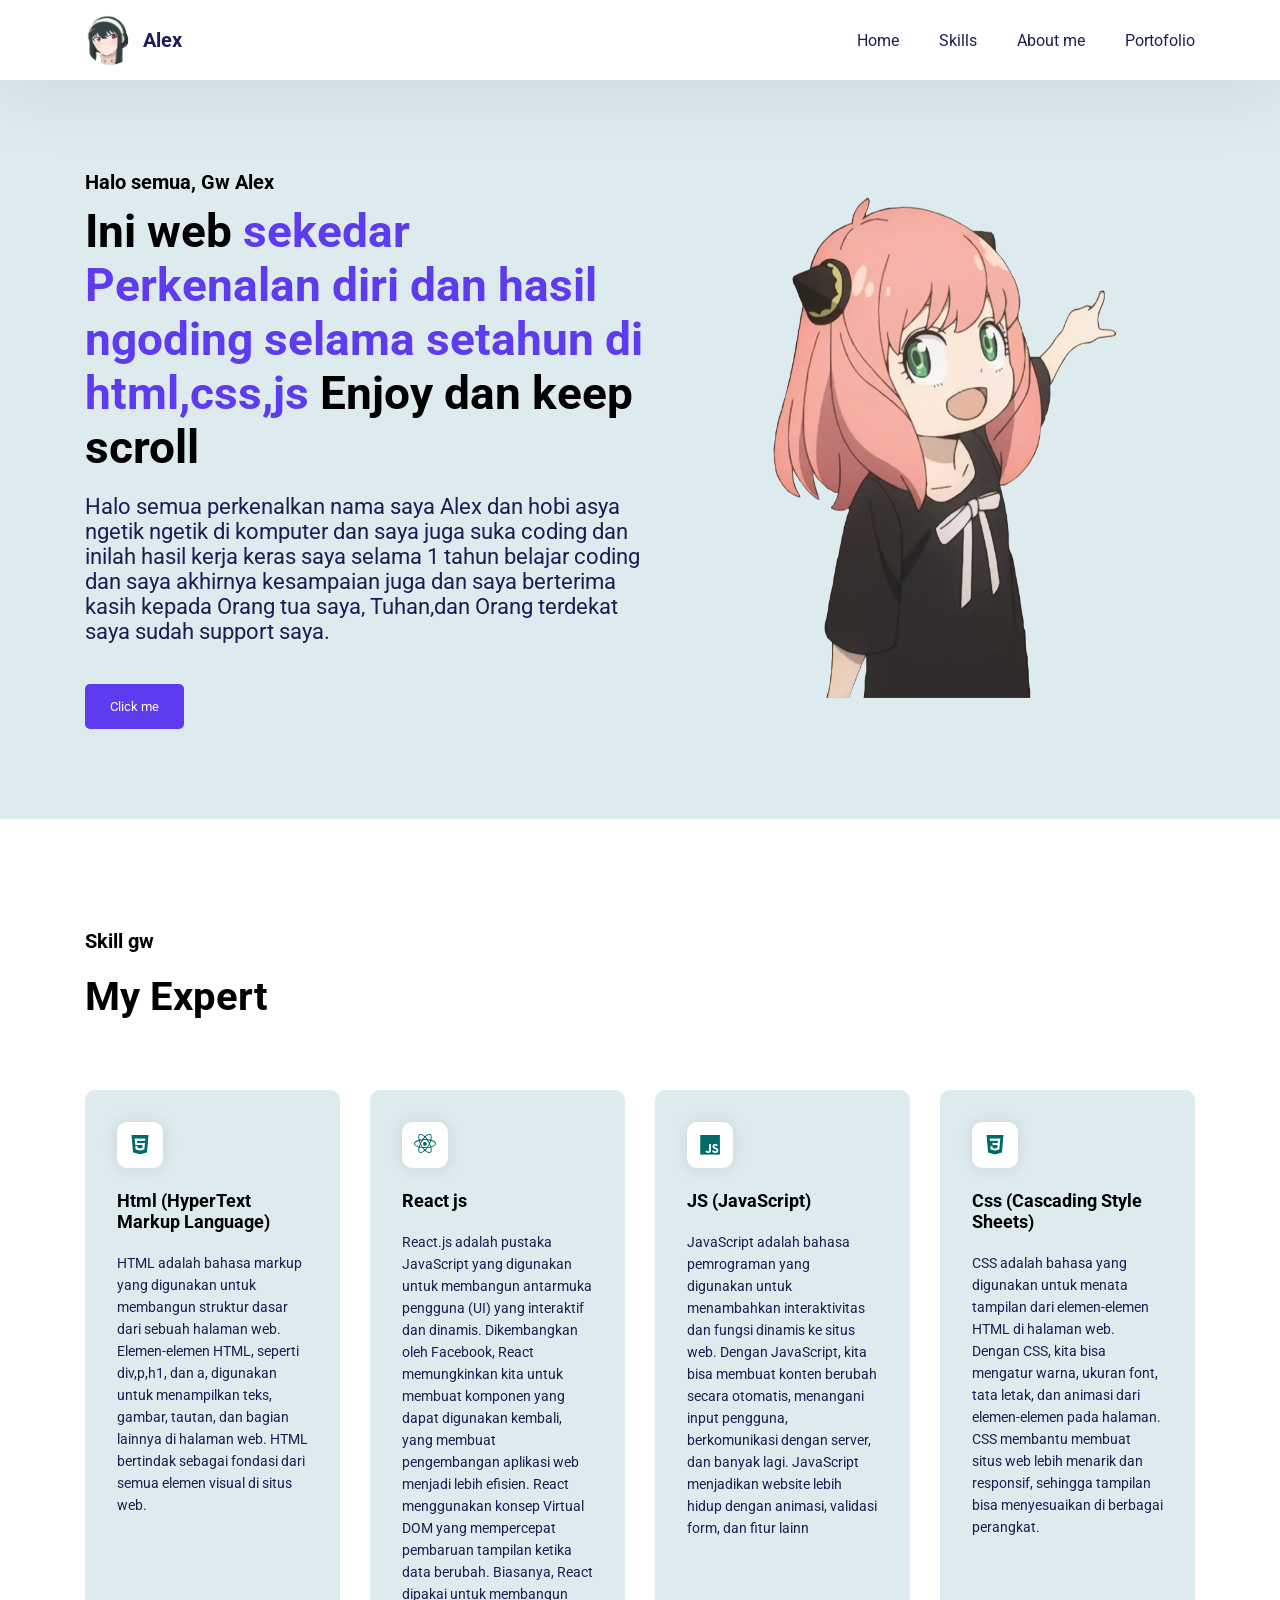
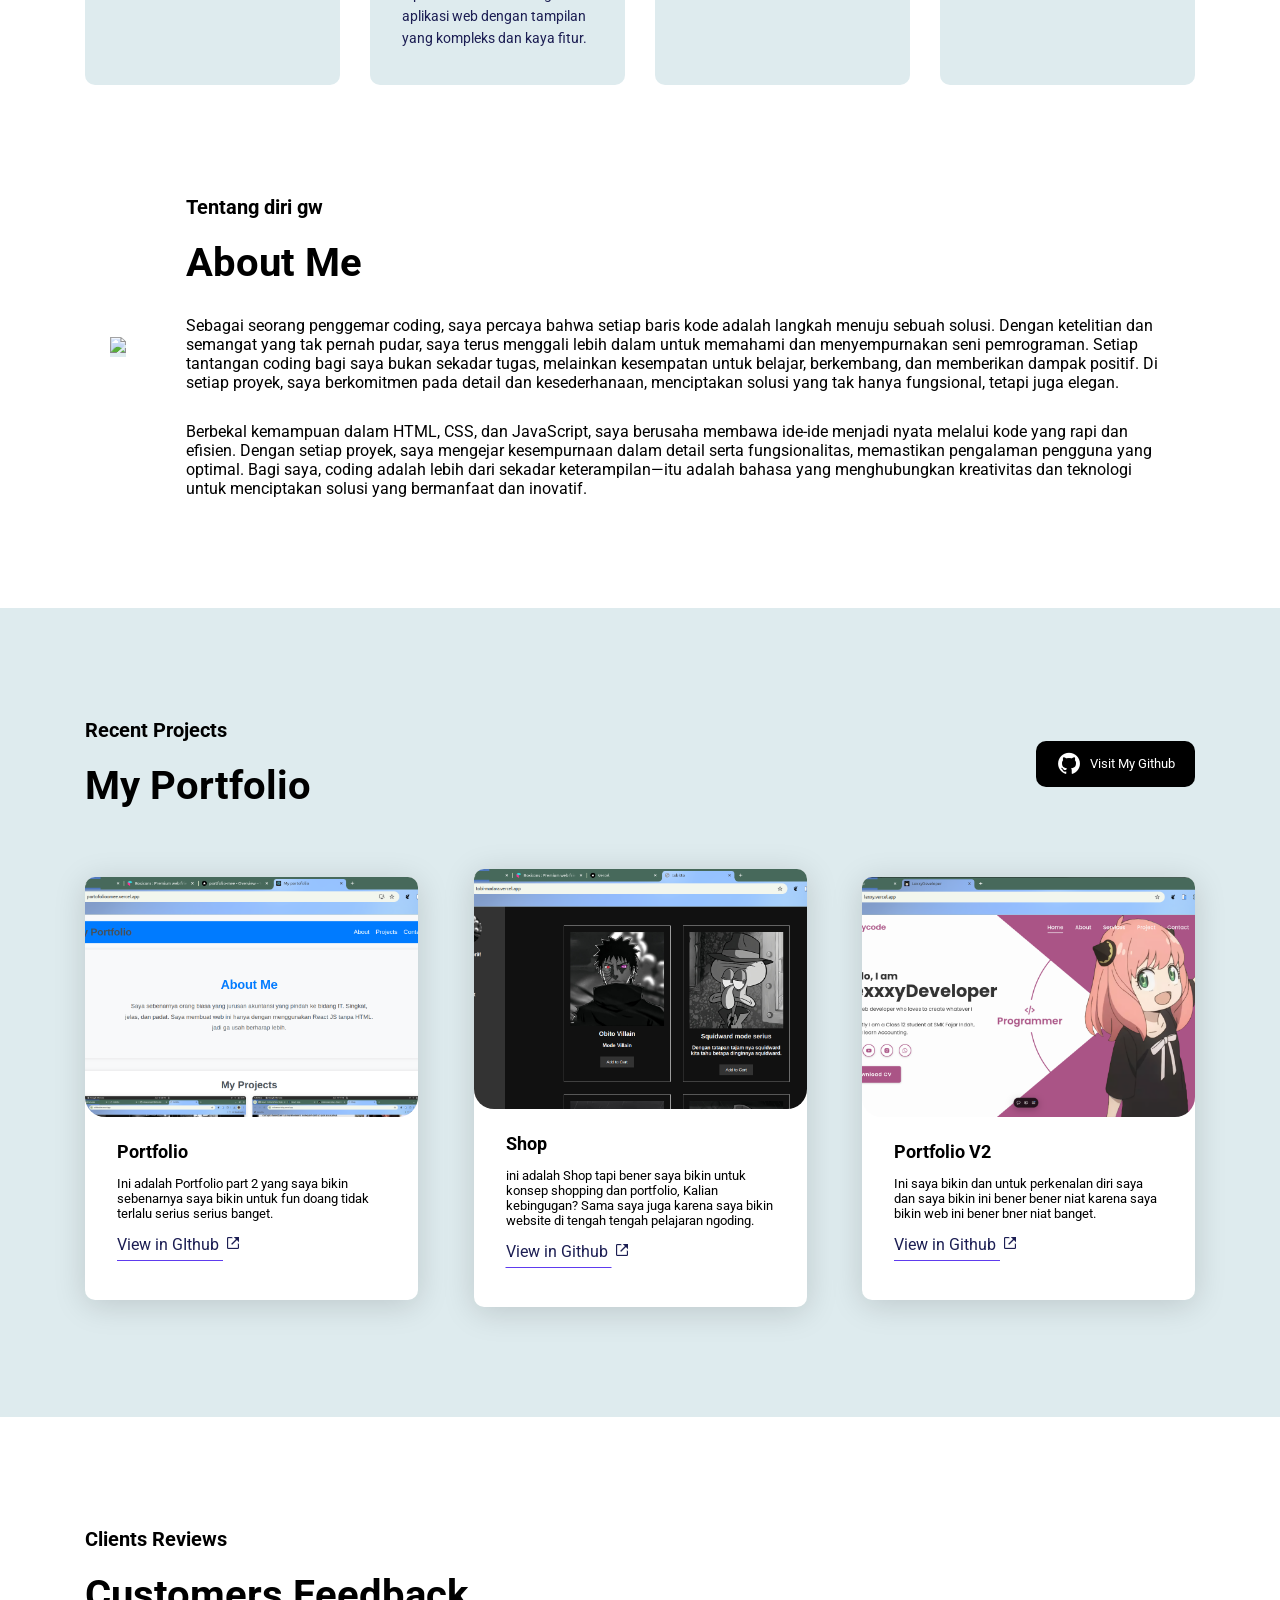
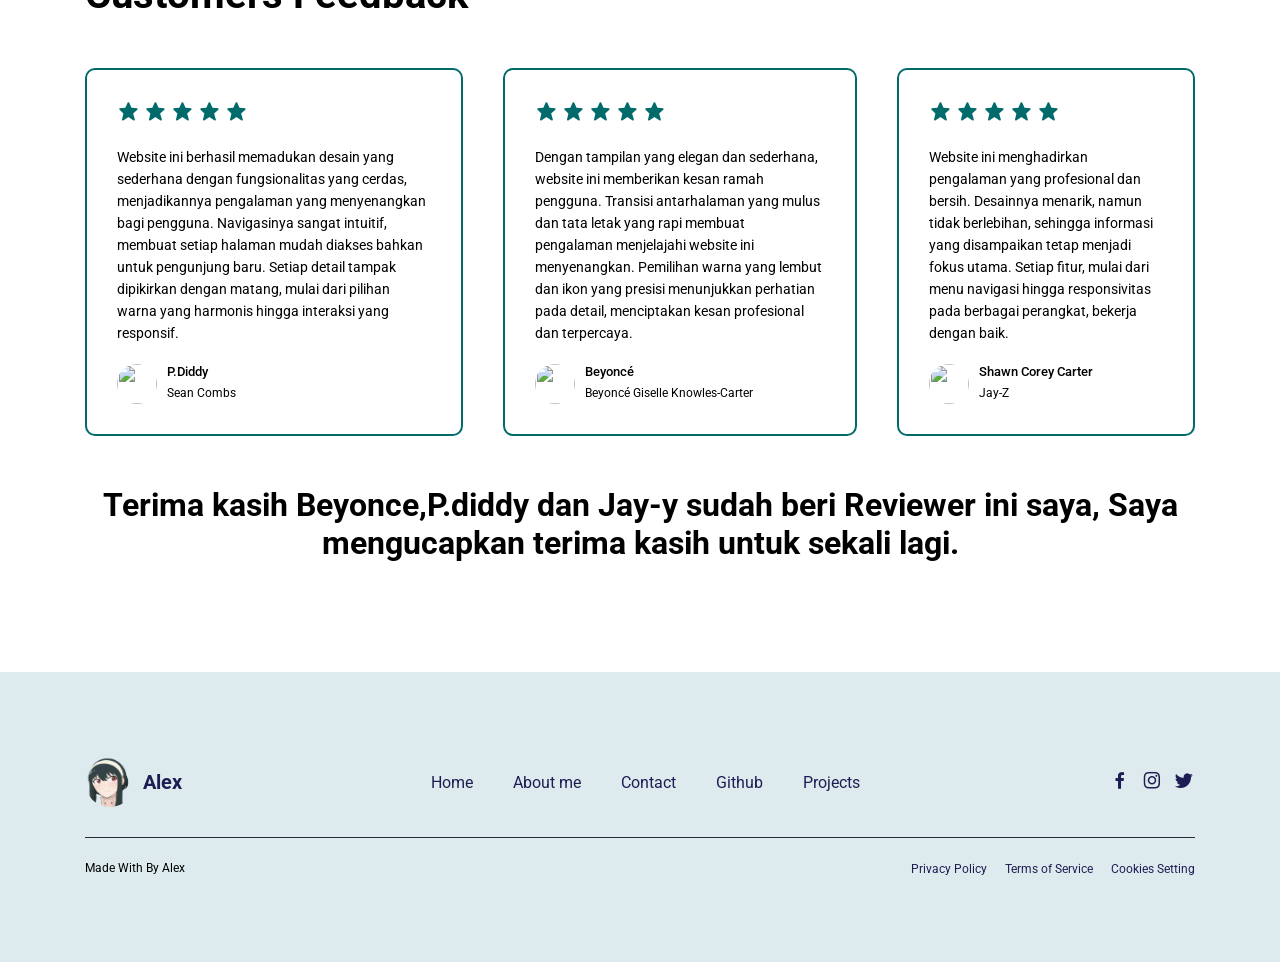
==== index.html @ 011636f5 "Update index.html" ====
<!DOCTYPE html>
<html lang="en">
  <head>
    <meta charset="UTF-8" />
    <meta name="viewport" content="width=device-width, initial-scale=1.0" />
    <title>AlexPortofolio</title>
  
    <link
      rel="icon"
      href="https://encrypted-tbn0.gstatic.com/images?q=tbn:ANd9GcRreC3pHJbF_9ewKZ-Tt75A-g9Bim2ZulZvVg&s"
      type="image/x-icon"
    />

    <link rel="stylesheet" href="style.css" />
    <link
      href="https://unpkg.com/boxicons@2.1.4/css/boxicons.min.css"
      rel="stylesheet"
    />
    <nav>
      <div class="logo">
        <img
          src="assets/about.png"
          alt="logo"
        />
        <a href="https://github.com/Alexyoree" target="_blank">Alex</a>
      </div>
      <ul>
        <li><a href="#main">Home</a></li>
        <li><a href="#skills">Skills</a></li>
        <li><a href="#about-me">About me</a></li>
        <li><a href="#portfolio">Portofolio</a></li>
      </ul>
       <button id="menuButton" onclick="openMenu()">
        <i class="bx bx-menu"></i> Play Background Music
    </button>
    </nav>

    <div class="main" id="main">
      <div class="left">
        <h5>Halo semua, Gw Alex</h5>
        <h3>
          Ini web <span>sekedar Perkenalan diri dan hasil ngoding selama setahun di html,css,js </span>
         Enjoy dan keep scroll
        </h3>
        <p>
          Halo semua perkenalkan nama saya Alex dan hobi asya ngetik ngetik di komputer dan saya juga suka coding dan inilah
          hasil kerja keras saya selama 1 tahun belajar coding dan saya akhirnya kesampaian juga dan saya berterima kasih kepada
          Orang tua saya, Tuhan,dan Orang terdekat saya sudah support saya.
        </p>
        <button>Click me</button>
      </div>
      <div class="right">
        <img src="assets/anya-forger-pointing.png" />
      </div>
    </div>

    <div class="skills" id="skills">
      <h5>Skill gw</h5>
      <h3>My Expert</h3>
      <div class="skill-items">
        <div class="item">
          <div class="icon">
            <i class="bx bxl-html5"></i>
          </div>
          <h4>Html (HyperText Markup Language)</h4>
          <p>
            HTML adalah bahasa markup yang digunakan untuk membangun struktur dasar dari sebuah halaman web. Elemen-elemen HTML, seperti div,p,h1, dan a, digunakan untuk menampilkan teks, gambar, tautan, dan bagian lainnya di halaman web. HTML bertindak sebagai fondasi dari semua elemen visual di situs web.
          </p>
        </div>
  
        <div class="item">
          <div class="icon">
            <i class='bx bxl-react'></i>
          </div>
          <h4>React js</h4>
          <p>
            React.js adalah pustaka JavaScript yang digunakan untuk membangun antarmuka pengguna (UI) yang interaktif dan dinamis. Dikembangkan oleh Facebook, React memungkinkan kita untuk membuat komponen yang dapat digunakan kembali, yang membuat pengembangan aplikasi web menjadi lebih efisien. React menggunakan konsep Virtual DOM yang mempercepat pembaruan tampilan ketika data berubah. Biasanya, React dipakai untuk membangun aplikasi web dengan tampilan yang kompleks dan kaya fitur.
          </p>
        </div>
  
        <div class="item">
          <div class="icon">
            <i class='bx bxl-javascript'></i>
          </div>
          <h4>JS (JavaScript)</h4>
          <p>
            JavaScript adalah bahasa pemrograman yang digunakan untuk menambahkan interaktivitas dan fungsi dinamis ke situs web. Dengan JavaScript, kita bisa membuat konten berubah secara otomatis, menangani input pengguna, berkomunikasi dengan server, dan banyak lagi. JavaScript menjadikan website lebih hidup dengan animasi, validasi form, dan fitur lainn
          </p>
        </div>
        <div class="item">
          <div class="icon">
            <i class="bx bxl-css3"></i>
          </div>
          <h4>Css (Cascading Style Sheets)</h4>
          <p>
            CSS adalah bahasa yang digunakan untuk menata tampilan dari elemen-elemen HTML di halaman web. Dengan CSS, kita bisa mengatur warna, ukuran font, tata letak, dan animasi dari elemen-elemen pada halaman. CSS membantu membuat situs web lebih menarik dan responsif, sehingga tampilan bisa menyesuaikan di berbagai perangkat.
          </p>
        </div>
      </div>
    </div>

    <div class="about" id="about-me">
      <div class="left">
        <img src="https://awsimages.detik.net.id/community/media/visual/2022/08/24/cara-nonton-spy-x-family-bukan-dari-anoboy-dan-samehadaku_43.jpeg?w=600&q=90" />
      </div>
      <div class="right">
        <h5>Tentang diri gw</h5>
        <h3>About Me</h3>
        <p>
          Sebagai seorang penggemar coding, saya percaya bahwa setiap baris kode adalah langkah menuju sebuah solusi. Dengan ketelitian dan semangat yang tak pernah pudar, saya terus menggali lebih dalam untuk memahami dan menyempurnakan seni pemrograman. Setiap tantangan coding bagi saya bukan sekadar tugas, melainkan kesempatan untuk belajar, berkembang, dan memberikan dampak positif. Di setiap proyek, saya berkomitmen pada detail dan kesederhanaan, menciptakan solusi yang tak hanya fungsional, tetapi juga elegan.
        </p>
        <p>
          Berbekal kemampuan dalam HTML, CSS, dan JavaScript, saya berusaha membawa ide-ide menjadi nyata melalui kode yang rapi dan efisien. Dengan setiap proyek, saya mengejar kesempurnaan dalam detail serta fungsionalitas, memastikan pengalaman pengguna yang optimal. Bagi saya, coding adalah lebih dari sekadar keterampilan—itu adalah bahasa yang menghubungkan kreativitas dan teknologi untuk menciptakan solusi yang bermanfaat dan inovatif.
        </p>
      </div>
    </div>

    <div class="portfolio" id="portfolio">
      <div class="header">
        <div class="info">
          <h5>Recent Projects</h5>
          <h3>My Portfolio</h3>
        </div>
        <a href="https://github.com/Alexyoree" target="_blank">
          <button><i class="bx bxl-github"></i> Visit My Github</button>
        </a>
      </div>

      <div class="portfo-items">
        <div class="item">
          <img src="assets/Screenshot from 2024-06-24 23-54-02.png" />
          <div class="info">
            <h4>Portfolio</h4>
            <p>
              Ini adalah Portfolio part 2 yang saya bikin sebenarnya saya bikin untuk fun doang tidak terlalu serius serius banget.
            </p>
            <a href="https://github.com/Alexyoree/lexxyor"
            target="_blank">View in GIthub <i class="bx bx-link-external"></i
            ></a>
          </div>
        </div>
        <div class="item">
          <img src="assets/Screenshot from 2024-06-24 23-54-44.png" />
          <div class="info">
            <h4>Shop</h4>
            <p>
            ini adalah Shop tapi bener saya bikin untuk konsep shopping dan portfolio, Kalian kebingugan? Sama saya juga  karena saya bikin website di tengah tengah pelajaran ngoding.
            </p>
            <a href="https://github.com/Alexyoree/toobitoo"
            target="_blank" >View in Github <i class="bx bx-link-external"></i
            ></a>
          </div>
        </div>
        <div class="item">
          <img src="assets/project3.png" />
          <div class="info">
            <h4>Portfolio V2</h4>
            <p>
            Ini saya bikin dan untuk perkenalan diri saya dan saya bikin ini bener bener niat karena saya bikin web ini bener bner niat banget.
            </p>
            <a href="https://github.com/Alexyoree/YoressuPortofolio"
            target="_blank" >View in Github <i class="bx bx-link-external"></i
            ></a>
          </div>
        </div>
      </div>
    </div>

    <div class="feedback" id="feedback">
      <h5>Clients Reviews</h5>
      <h3>Customers Feedback</h3>
      <div class="customers">
        <div class="item">
          <div class="rating">
            <i class="bx bxs-star"></i>
            <i class="bx bxs-star"></i>
            <i class="bx bxs-star"></i>
            <i class="bx bxs-star"></i>
            <i class="bx bxs-star"></i>
          </div>
          <p>
            Website ini berhasil memadukan desain yang sederhana dengan fungsionalitas yang cerdas, menjadikannya pengalaman yang menyenangkan bagi pengguna. Navigasinya sangat intuitif, membuat setiap halaman mudah diakses bahkan untuk pengunjung baru. Setiap detail tampak dipikirkan dengan matang, mulai dari pilihan warna yang harmonis hingga interaksi yang responsif.
          </p>      
          <div class="user">
            <img src="https://awsimages.detik.net.id/community/media/visual/2018/01/15/7c05a0a8-eae6-4c4c-9585-61848c4361f4_43.jpeg?w=700&q=90" />
            <div class="info">
              <h5>P.Diddy</h5>
              <p>Sean Combs</p>
            </div>
          </div>
        </div>
        <div class="item">
          <div class="rating">
            <i class="bx bxs-star"></i>
            <i class="bx bxs-star"></i>
            <i class="bx bxs-star"></i>
            <i class="bx bxs-star"></i>
            <i class="bx bxs-star"></i>
          </div>
          <p>
            Dengan tampilan yang elegan dan sederhana, website ini memberikan kesan ramah pengguna. Transisi antarhalaman yang mulus dan tata letak yang rapi membuat pengalaman menjelajahi website ini menyenangkan. Pemilihan warna yang lembut dan ikon yang presisi menunjukkan perhatian pada detail, menciptakan kesan profesional dan terpercaya.
          </p>
          <div class="user">
            <img
              src="https://encrypted-tbn0.gstatic.com/images?q=tbn:ANd9GcQutri3PkKM6m0Kot7Ocu9SPn4QDc9maRdnJg&s"
            />
            <div class="info">
              <h5>Beyoncé</h5>
              <p>Beyoncé Giselle Knowles-Carter</p>
            </div>
          </div>
        </div>
        <div class="item">
          <div class="rating">
            <i class="bx bxs-star"></i>
            <i class="bx bxs-star"></i>
            <i class="bx bxs-star"></i>
            <i class="bx bxs-star"></i>
            <i class="bx bxs-star"></i>
          </div>
          <p>
            Website ini menghadirkan pengalaman yang profesional dan bersih. Desainnya menarik, namun tidak berlebihan, sehingga informasi yang disampaikan tetap menjadi fokus utama. Setiap fitur, mulai dari menu navigasi hingga responsivitas pada berbagai perangkat, bekerja dengan baik.  
          </p>
          <div class="user">
            <img
              src="https://ca-times.brightspotcdn.com/dims4/default/f6cfdae/2147483647/strip/true/crop/2500x1661+0+0/resize/1200x797!/quality/75/?url=https%3A%2F%2Fcalifornia-times-brightspot.s3.amazonaws.com%2Fb2%2F98%2F8f479a374ef7b96b7fd4abd67f1a%2Fjay-z-fragrance-lawsuit-42912.jpg"
            />
            <div class="info">
              <h5>Shawn Corey Carter</h5>
              <p>Jay-Z</p>
            </div>
          </div>
        </div>
      </div>
      <div class="beyonce">
        <h1> Terima kasih Beyonce,P.diddy dan Jay-y sudah beri Reviewer ini saya, Saya mengucapkan terima kasih untuk sekali lagi.</h1>
      </div>
       
    </div>

    <footer id="footer">
      <div class="top">
        <div class="logo">
          <img src="assets/about.png" />
          <a href="https://github.com/Alexyoree" target="_blank">Alex</a>
        </div>
        <ul>
          <li><a href="#">Home</a></li>
          <li><a href="#about-me">About me</a></li>
          <li><a href="#footer">Contact</a></li>
          <li><a href="https://github.com/Alexyoree" target="_blank">Github</a></li>
          <li><a href="#portfolio">Projects</a></li>
        </ul>
        <div class="social-links">
          <a href="https://www.facebook.com/profile.php?id=100089335687137" target="_blank"
            ><i class="bx bxl-facebook"></i
          ></a>
          <a href="https://www.instagram.com/lex_1_998/" target="_blank"
            ><i class="bx bxl-instagram"></i
          ></a>
          <a href="https://x.com/?lang=id&mx=2" target="_blank"
            ><i class="bx bxl-twitter"></i
          ></a>
        </div>
      </div>
      <div class="separator"></div>
      <div class="bottom">
        <p>Made With By Alex</p>
        <div class="links">
          <a href="#">Privacy Policy</a>
          <a href="#">Terms of Service</a>
          <a href="#">Cookies Setting</a>
        </div>
      </div>
    </footer>
    <audio id="background-audio" src="assets/music.mp3" loop muted></audio>
    <script src="script.js"></script>
  </body>
</html>
---- style.css ----
@import url("https://fonts.googleapis.com/css2?family=Roboto:wght@300;400;500;700&display=swap");

html {
  scroll-behavior: smooth;
}

* {
  margin: 0;
  padding: 0;
  box-sizing: border-box;
  font-family: "Roboto", sans-serif;
}

a {
  text-decoration: none;
  color: #1c1e53;
  transition: color 0.3s ease;
}

a:hover {
  color: #5e3bee !important;
}

h5 {
  font-size: 20px;
}

li {
  list-style: none;
}

nav {
  z-index: 2;
  background-color: #fff;
  position: sticky;
  top: 0;
  padding: 0 85px;
  display: flex;
  align-items: center;
  justify-content: space-between;
  height: 80px;
  box-shadow: 0 5px 80px rgba(0, 0, 0, 0.1);
}

nav .logo,
footer .logo {
  display: flex;
  align-items: center;
}

nav .logo a,
footer .logo a {
  margin-left: 8px;
  font-weight: bold;
  font-size: 20px;
}

nav .logo img,
footer .logo img {
  border-radius: 30px;
  width: 50px;
  height: 50px;
}

nav ul,
footer .top ul {
  display: flex;
  gap: 40px;
}

nav button {
  color: #1c1e53;
  background-color: transparent;
  padding: 12px 16px;
  border-radius: 5px;
  border: 1px solid #1c1e53;
  cursor: pointer;
  transition: all 0.3s ease;
}

nav button:hover {
  background-color: #5e3bee;
  border-color: #5e3bee;
  color: #fff;
}

nav button#menuButton {
  display: none;
  align-items: center;
  justify-content: center;
  font-size: 24px;
  padding: 7px;
}

.main {
  background-color: #deebee;
  padding: 90px 85px;
  display: flex;
  align-items: center;
  justify-content: space-between;
  gap: 40px;
  opacity: 0; /* Start hidden */
  animation: fadeIn 2s forwards;
}

.left h5,
.left h3,
.left p,
.left button {
  opacity: 0; /* Start hidden */
  transform: translateY(20px); /* Start slightly shifted down */
  animation: slideUp 0.6s forwards; /* Slide up animation */
}

.left h5 {
  animation-delay: 0.5s;
}

.left h3 {
  animation-delay: 1s;
}

.left p {
  animation-delay: 1.5s;
}

.left button {
  animation-delay: 2s;
}

.main .left {
  display: flex;
  flex-direction: column;
  align-items: start;
}

.main .left h3 {
  margin-top: 10px;
  font-weight: bold;
  font-size: 46px;
}

.main .left h3 span {
  color: #5e3bee;
}

.main .left p {
  color: #1c1e53;
  font-size: 22px;
  margin-top: 20px;
}

.main .left button {
  margin-top: 40px;
  color: #fff;
  cursor: pointer;
  background-color: #5e3bee;
  padding: 14px 24px;
  border: 1px solid transparent;
  border-radius: 5px;
}

.main .right img {
  width: 500px;
  opacity: 0; /* Start hidden */
  animation: fadeInImage 2s forwards; /* Fade-in animation for the image */
  animation-delay: 2s; /* Delay the image animation */
}

@keyframes fadeIn {
  to {
    opacity: 1;
  }
}

@keyframes slideUp {
  to {
    opacity: 1;
    transform: translateY(0);
  }
}

@keyframes fadeInImage {
  to {
    opacity: 1;
  }
}

.skills {
  padding: 110px 85px 0;
}

.skills h3,
.about .right h3,
.portfolio .header h3,
.feedback h3 {
  font-size: 40px;
  margin-top: 20px;
}

.skills .skill-items {
  display: flex;
  margin-top: 70px;
  gap: 30px;
  opacity: 0; /* Start hidden */
  transform: translateY(20px); /* Start slightly shifted down */
  transition: opacity 0.6s ease-out, transform 0.6s ease-out;
}

.skills .skill-items.show {
  opacity: 1; /* Fade in */
  transform: translateY(0); /* Move to original position */
}

.skills .skill-items .item {
  background-color: #deebee;
  width: 25%;
  border-radius: 10px;
  padding: 32px;
  border-bottom: 4px solid transparent;
  cursor: pointer;
  transition: all 0.3s ease;
}

.skills .skill-items .item:hover {
  border-color: #5e3bee;
}

.skills .skill-items .item .icon {
  display: flex;
  align-items: center;
  justify-content: center;
  background-color: #fff;
  width: 46px;
  height: 46px;
  border-radius: 10px;
  margin-bottom: 22px;
  box-shadow: 0 0 16px rgba(0, 0, 0, 0.1);
}

.skills .skill-items .item .icon i {
  font-size: 26px;
  color: #006b6a;
}

.skills .skill-items .item h4,
.portfolio .portfo-items .item .info h4 {
  font-size: 18px;
}

.skills .skill-items .item p {
  margin-top: 20px;
  font-size: 14px;
  line-height: 22px;
  color: #1c1e53;
}

.about {
  padding: 110px;
  display: flex;
  align-items: center;
  gap: 60px;
}

.about .left {
  background-color: #deebee;
  border-radius: 10px 10px 0 0;
}

.about .left img {
  width: 440px;
}

.about .right p {
  font-size: 16px;
  margin-top: 30px;
}

.portfolio {
  background-color: #deebee;
  padding: 110px 85px;
}

.portfolio .header {
  display: flex;
  align-items: center;
  justify-content: space-between;
  margin-bottom: 60px;
}

.portfolio .header button {
  background-color: black;
  padding: 10px 20px;
  color: #fff;
  display: flex;
  align-items: center;
  cursor: pointer;
  gap: 8px;
  border: none;
  border-radius: 10px;
}

.portfolio .header button i {
  font-size: 26px;
}

.portfolio .portfo-items {
  display: flex;
  align-items: center;
  justify-content: space-between;
}

.portfolio .portfo-items .item {
  width: 30%;
  background-color: #fff;
  border-radius: 10px;
  border-bottom: 4px solid transparent;
  cursor: pointer;
  box-shadow: 0 5px 32px rgba(0, 0, 0, 0.15);
  transition: all 0.3s ease;
}

.portfolio .portfo-items .item:hover {
  border-color: #5e3bee;
}

.portfolio .portfo-items .item img {
  width: 100%;
  height: 240px;
  object-fit: cover;
  object-position: top;
  border-radius: 10px 10px 20px 20px;
}

.portfolio .portfo-items .item .info {
  display: flex;
  flex-direction: column;
  gap: 14px;
  padding: 20px 32px 42px;
}

.portfolio .portfo-items .item .info p {
  font-size: 13px;
}

.portfolio .portfo-items .item .info a {
  text-decoration: underline;
  text-underline-offset: 10px;
  text-decoration-color: #5e3bee;
}

.portfolio .portfo-items .item .info a i {
  margin-left: 2px;
  font-size: 16px;
}

.feedback {
  padding: 110px 85px;
}

.feedback .customers {
  margin-top: 50px;
  display: flex;
  gap: 40px;
}

.feedback .customers .item {
  display: flex;
  flex-direction: column;
  gap: 20px;
  border: 2px solid #006b6a;
  border-radius: 10px;
  padding: 30px;
  cursor: pointer;
  transition: all 0.3s ease;
}

.feedback .customers .item .rating {
  color: #006b6a;
  font-size: 22px;
}

.feedback .customers .item:hover {
  border-color: #5e3bee;
}

.feedback .customers .item p {
  line-height: 22px;
  font-size: 14px;
}

.feedback .customers .item .user {
  display: flex;
  align-items: center;
  gap: 10px;
}

.feedback .customers .item .user img {
  width: 40px;
  height: 40px;
  object-fit: cover;
  border-radius: 50%;
}

.feedback .customers .item .user h5 {
  font-size: 13px;
  font-weight: 500;
  margin-bottom: 3px;
}

.feedback .customers .item .user p {
  font-size: 12px;
}

footer {
  background-color: #deebee;
  padding: 85px;
  display: flex;
  flex-direction: column;
}

footer .top,
footer .bottom {
  display: flex;
  align-items: center;
  justify-content: space-between;
}

footer .top .social-links {
  display: flex;
  align-items: center;
  gap: 10px;
  font-size: 22px;
}

footer .separator {
  width: 100%;
  height: 1px;
  background-color: #282938;
  margin: 30px 0 20px;
}

footer .bottom p {
  font-size: 12px;
}

footer .bottom .links a {
  font-size: 12px;
  margin-left: 14px;
}

@media screen and (max-width: 1200px) {
  .main .left h5 {
    font-size: 18px;
  }

  .main .left h3 {
    font-size: 36px;
  }

  .main .left p {
    font-size: 18px;
  }

  .main .right img {
    width: 380px;
  }

  .skills .skill-items {
    gap: 10px;
    justify-content: space-between;
    flex-wrap: wrap;
  }

  .skills .skill-items .item {
    width: 49%;
  }

  .about .left img {
    width: 370px;
  }

  .skills h3,
  .about .right h3,
  .portfolio .header h3,
  .feedback h3 {
    font-size: 32px;
  }

  .about .right p {
    font-size: 15px;
  }

  .feedback .customers .item .rating {
    font-size: 20px;
  }

  .feedback .customers .item p {
    font-size: 13px;
  }

  footer .top ul {
    gap: 20px;
  }
}

@media screen and (max-width: 992px) {
  nav button {
    display: none;
  }

  nav ul {
    gap: 20px;
  }

  nav ul li a {
    font-size: 15px;
  }

  .main {
    flex-direction: column;
  }

  .about {
    flex-direction: column;
    justify-content: center;
  }

  .portfolio .portfo-items {
    gap: 22px;
    flex-wrap: wrap;
    justify-content: center;
  }

  .portfolio .portfo-items .item {
    width: 48%;
  }

  .feedback .customers {
    gap: 14px;
    flex-wrap: wrap;
    justify-content: center;
  }

  .feedback .customers .item {
    width: 48%;
  }

  footer .top ul {
    display: none;
  }
}

@media screen and (max-width: 768px) {
  nav {
    justify-content: space-between;
    padding: 0 42px;
  }

  nav ul {
    display: none;
  }

  nav.open .logo {
    display: none;
  }

  nav.open ul {
    display: flex;
  }

  nav button#menuButton {
    display: flex;
  }

  .main {
    padding: 42px;
  }

  .skills {
    padding: 85px 42px 0;
  }

  .skills .skill-items {
    gap: 8px;
  }

  .about {
    padding: 85px 42px;
  }

  .portfolio {
    padding: 60px 42px;
  }

  .portfolio .portfo-items {
    gap: 18px;
  }

  .feedback {
    padding: 85px 42px;
  }

  footer {
    padding: 85px 42px;
  }

  footer .bottom {
    flex-direction: column-reverse;
    gap: 14px;
  }
}

@media screen and (max-width: 576px) {
  nav ul li a {
    font-size: 13px;
  }

  nav .logo a {
    font-size: 18px;
  }

  .main .left h3 {
    font-size: 32px;
  }

  .main .left p {
    font-size: 16px;
  }

  .main .left button {
    width: 100%;
  }

  .skills .skill-items .item {
    width: 100%;
  }

  .portfolio .header button {
    font-size: 12px;
    padding: 8px 14px;
  }

  .portfolio .portfo-items .item {
    width: 80%;
  }

  .feedback .customers .item {
    width: 100%;
  }
}

.beyonce h1 {
  text-align: center;
  margin-top: 50px;
}
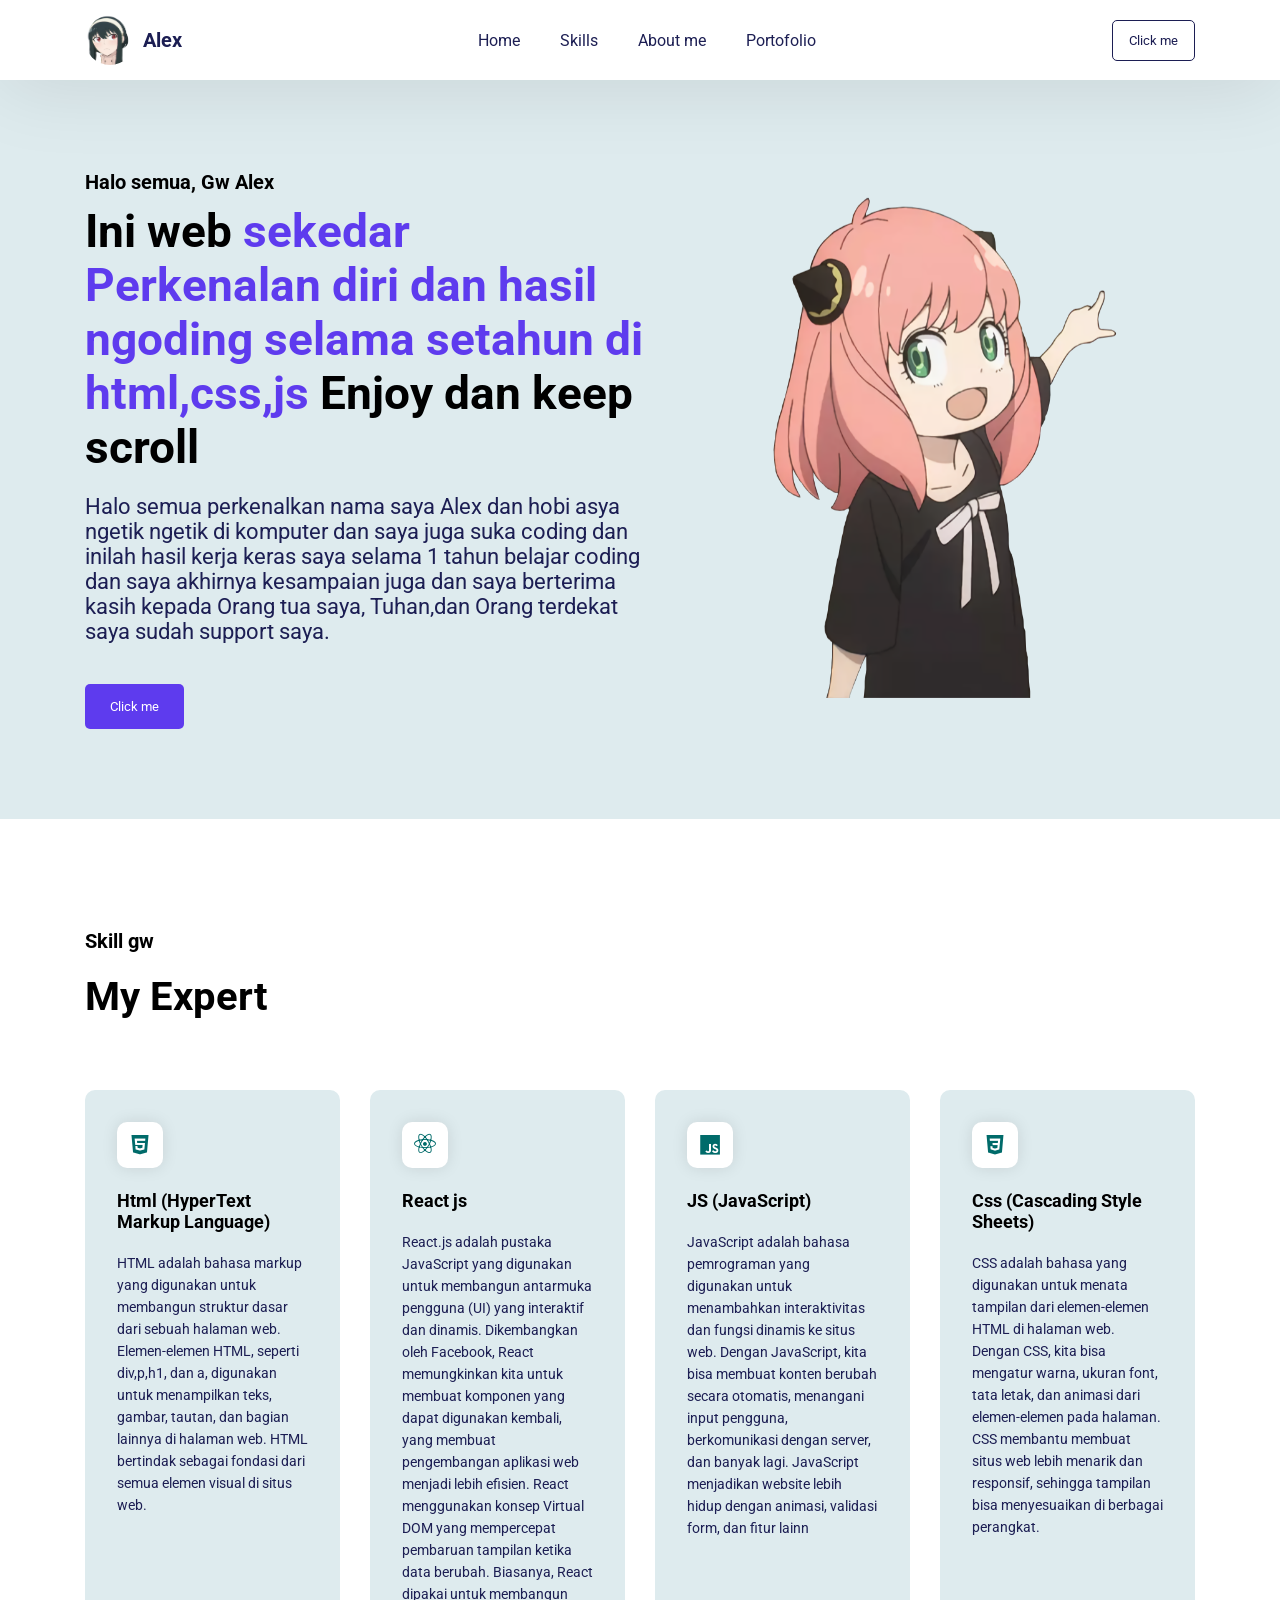
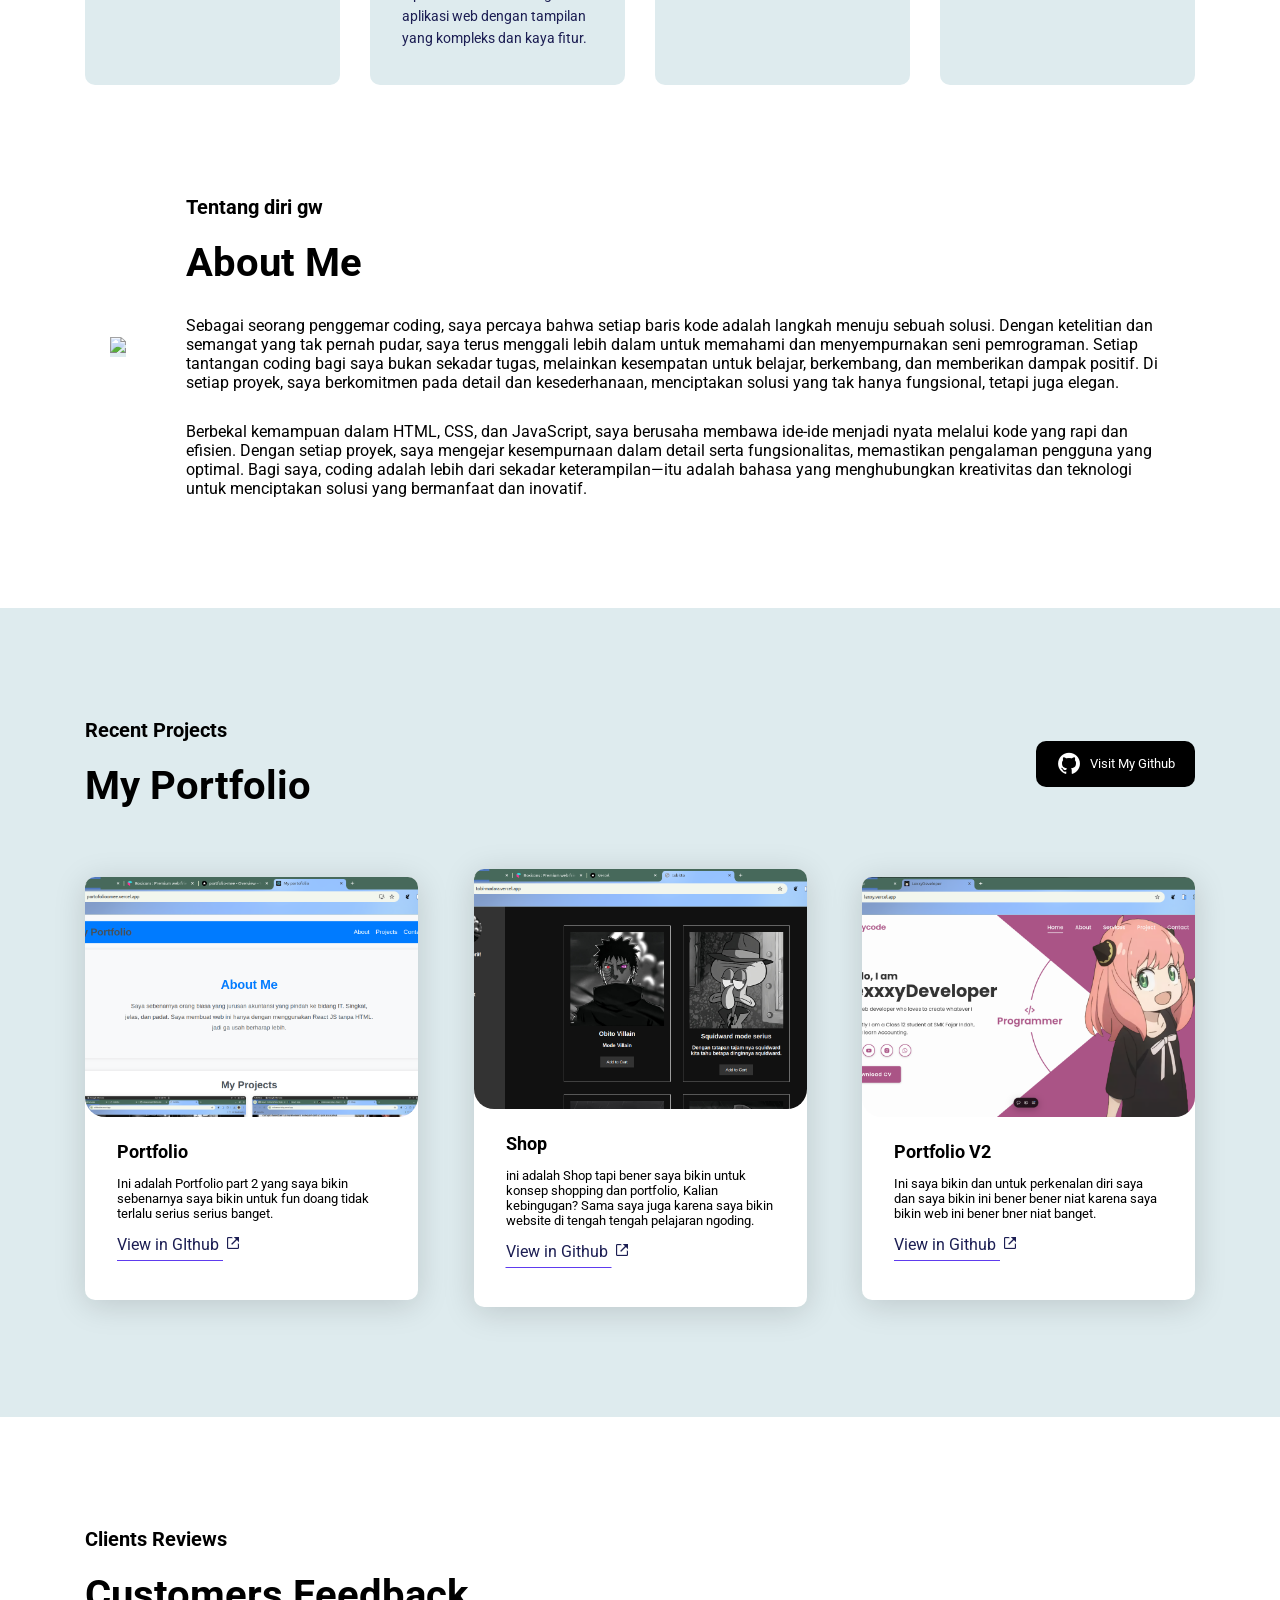
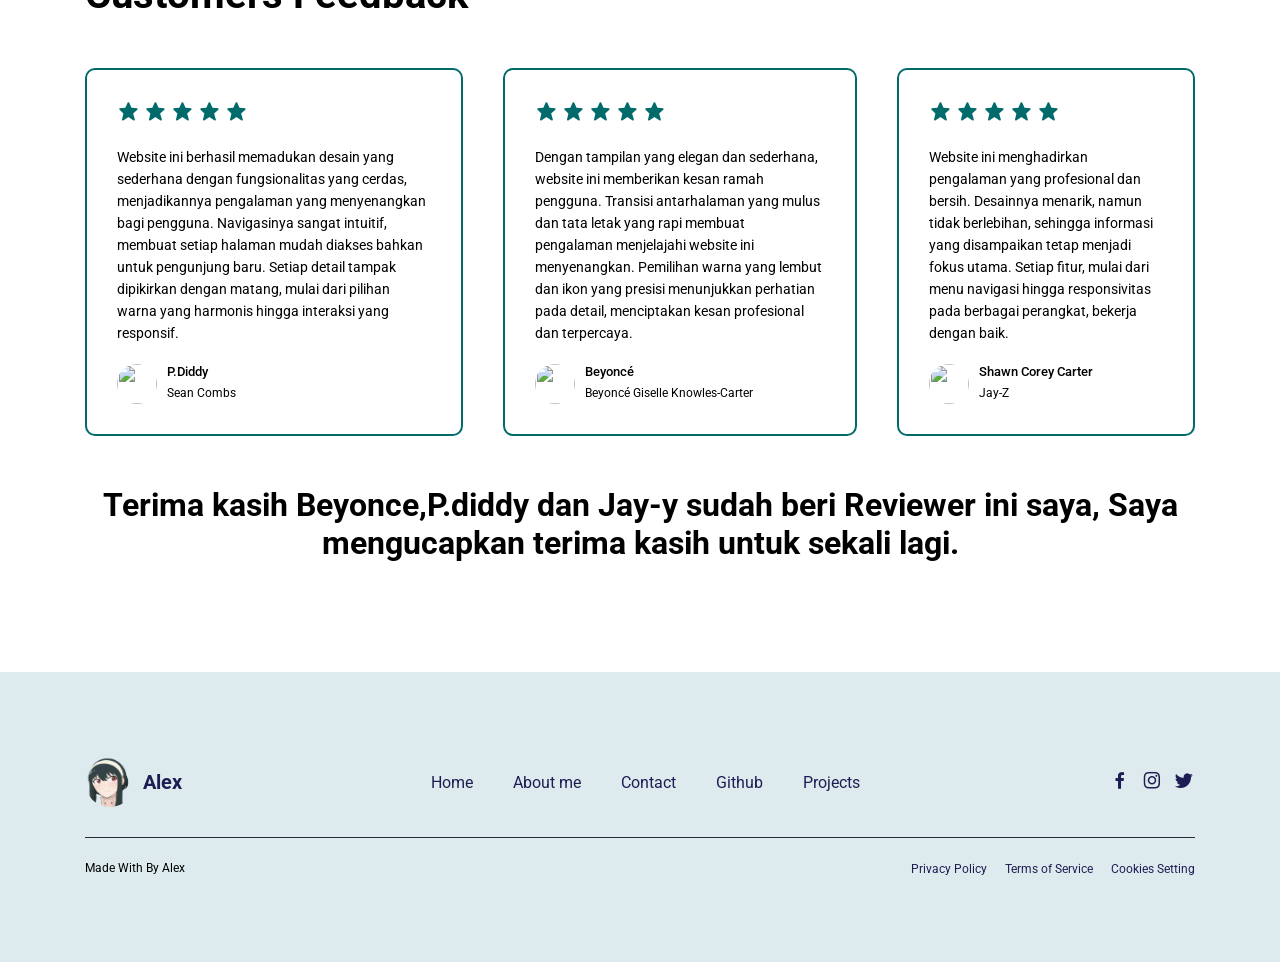
==== commit 7f975693: "Add files via upload" ====
--- a/index.html
+++ b/index.html
@@ -30,9 +30,10 @@
         <li><a href="#about-me">About me</a></li>
         <li><a href="#portfolio">Portofolio</a></li>
       </ul>
-       <button id="menuButton" onclick="openMenu()">
-        <i class="bx bx-menu"></i> Play Background Music
-    </button>
+      <button>Click me</button>
+      <button id="menuButton" onclick="openMenu()">
+        <i class="bx bx-menu"></i>
+      </button>
     </nav>
 
     <div class="main" id="main">
@@ -47,7 +48,7 @@
           hasil kerja keras saya selama 1 tahun belajar coding dan saya akhirnya kesampaian juga dan saya berterima kasih kepada
           Orang tua saya, Tuhan,dan Orang terdekat saya sudah support saya.
         </p>
-        <button>Click me</button>
+        <button onclick="openMenu()">Click me</button>
       </div>
       <div class="right">
         <img src="assets/anya-forger-pointing.png" />
@@ -273,7 +274,7 @@
         </div>
       </div>
     </footer>
-    <audio id="background-audio" src="assets/music.mp3" loop muted></audio>
+    <audio id="background-audio" src="assets/music.mp3" loop ></audio>
     <script src="script.js"></script>
   </body>
 </html>
--- a/style.css
+++ b/style.css
@@ -655,4 +655,3 @@
   margin-top: 50px;
 }
 
-
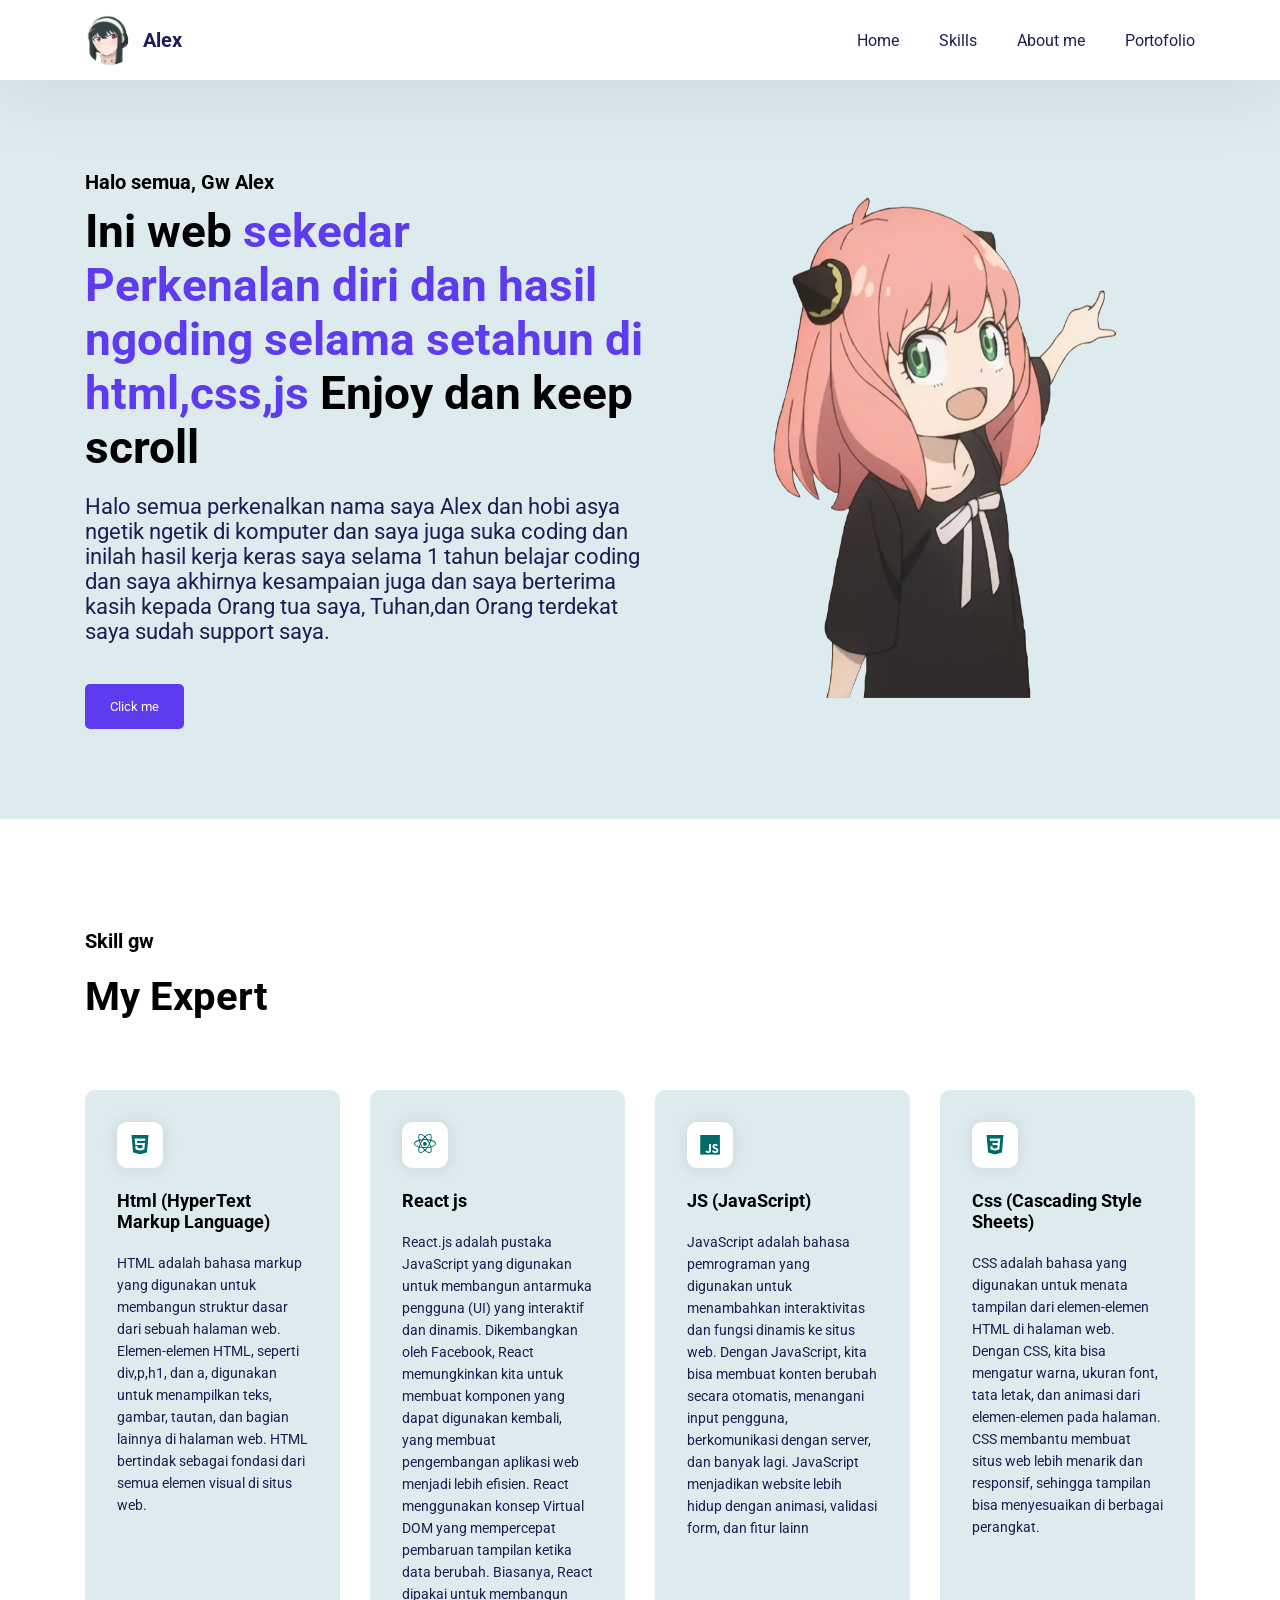
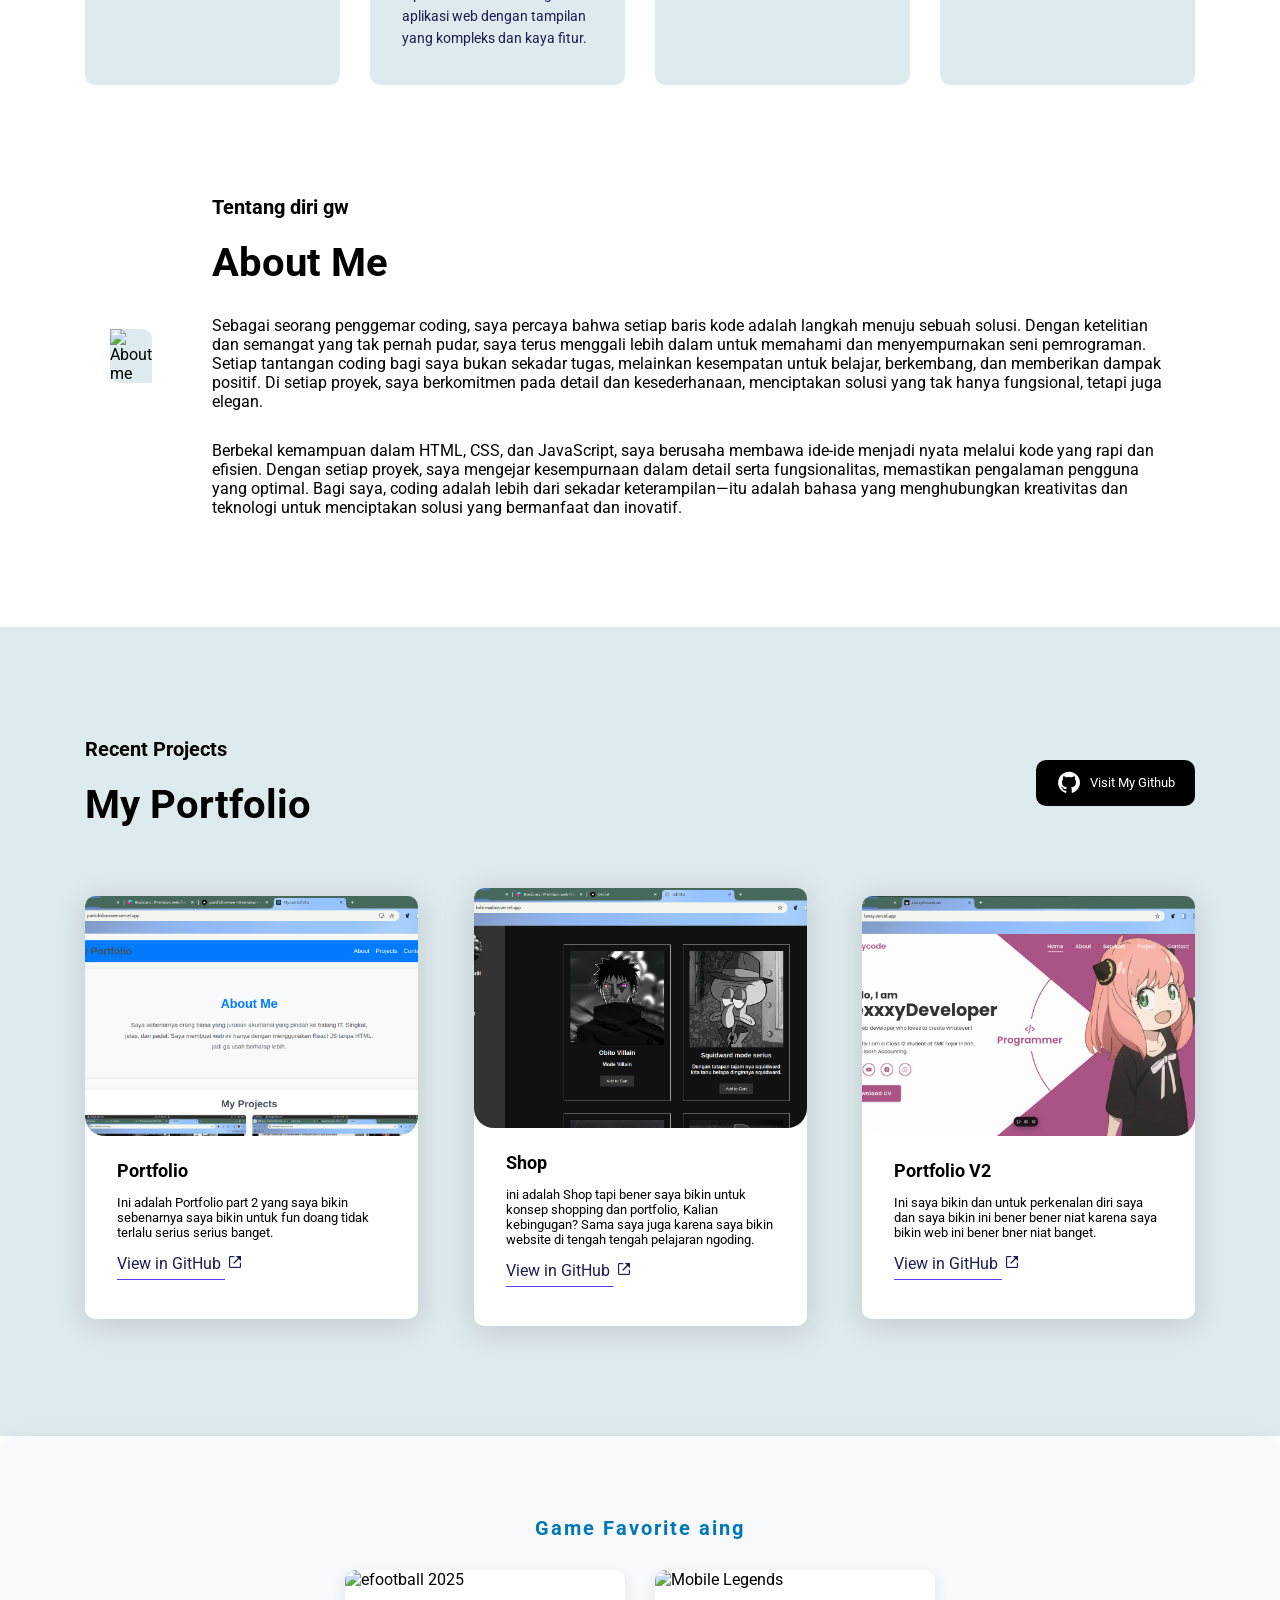
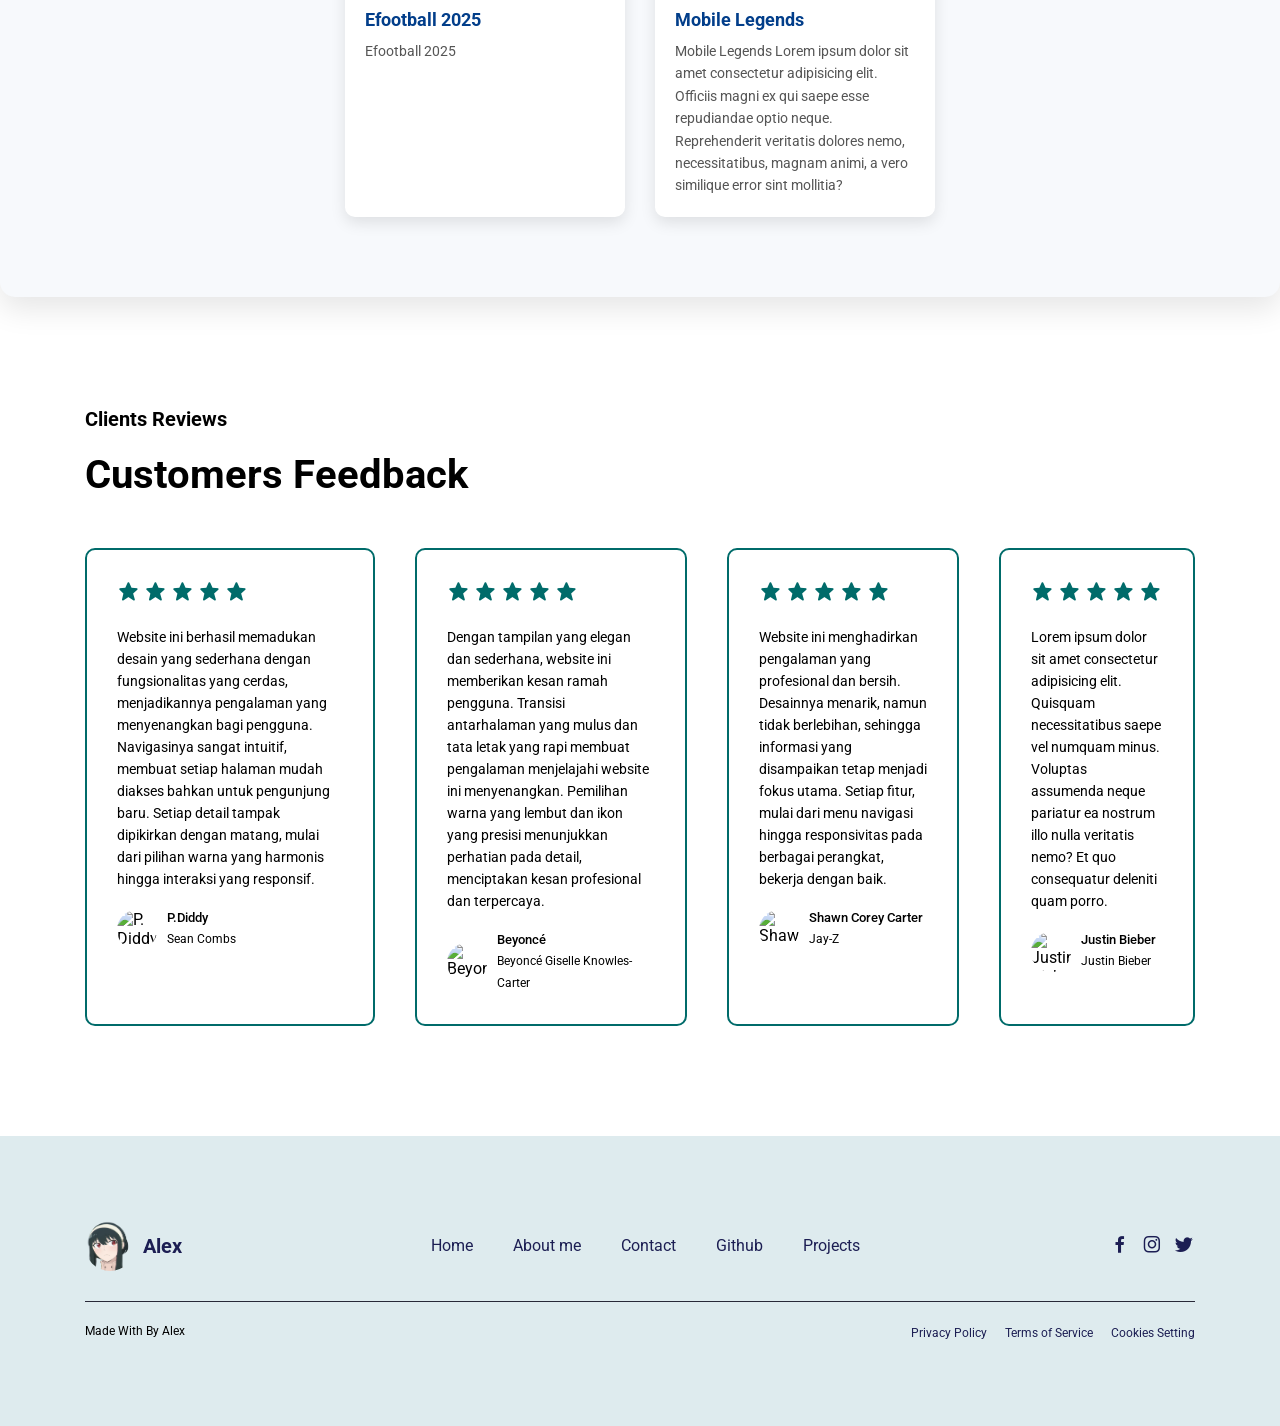
==== commit 4fa2aec2: "Add files via upload" ====
--- a/index.html
+++ b/index.html
@@ -4,24 +4,23 @@
     <meta charset="UTF-8" />
     <meta name="viewport" content="width=device-width, initial-scale=1.0" />
     <title>AlexPortofolio</title>
-  
+
     <link
       rel="icon"
       href="https://encrypted-tbn0.gstatic.com/images?q=tbn:ANd9GcRreC3pHJbF_9ewKZ-Tt75A-g9Bim2ZulZvVg&s"
       type="image/x-icon"
     />
-
     <link rel="stylesheet" href="style.css" />
     <link
       href="https://unpkg.com/boxicons@2.1.4/css/boxicons.min.css"
       rel="stylesheet"
     />
+  </head>
+
+  <body>
     <nav>
       <div class="logo">
-        <img
-          src="assets/about.png"
-          alt="logo"
-        />
+        <img src="assets/about.png" alt="logo" />
         <a href="https://github.com/Alexyoree" target="_blank">Alex</a>
       </div>
       <ul>
@@ -30,7 +29,6 @@
         <li><a href="#about-me">About me</a></li>
         <li><a href="#portfolio">Portofolio</a></li>
       </ul>
-      <button>Click me</button>
       <button id="menuButton" onclick="openMenu()">
         <i class="bx bx-menu"></i>
       </button>
@@ -40,18 +38,24 @@
       <div class="left">
         <h5>Halo semua, Gw Alex</h5>
         <h3>
-          Ini web <span>sekedar Perkenalan diri dan hasil ngoding selama setahun di html,css,js </span>
-         Enjoy dan keep scroll
+          Ini web
+          <span
+            >sekedar Perkenalan diri dan hasil ngoding selama setahun di
+            html,css,js
+          </span>
+          Enjoy dan keep scroll
         </h3>
         <p>
-          Halo semua perkenalkan nama saya Alex dan hobi asya ngetik ngetik di komputer dan saya juga suka coding dan inilah
-          hasil kerja keras saya selama 1 tahun belajar coding dan saya akhirnya kesampaian juga dan saya berterima kasih kepada
-          Orang tua saya, Tuhan,dan Orang terdekat saya sudah support saya.
+          Halo semua perkenalkan nama saya Alex dan hobi asya ngetik ngetik di
+          komputer dan saya juga suka coding dan inilah hasil kerja keras saya
+          selama 1 tahun belajar coding dan saya akhirnya kesampaian juga dan
+          saya berterima kasih kepada Orang tua saya, Tuhan,dan Orang terdekat
+          saya sudah support saya.
         </p>
-        <button onclick="openMenu()">Click me</button>
+        <button onclick="opensMenu()">Click me</button>
       </div>
       <div class="right">
-        <img src="assets/anya-forger-pointing.png" />
+        <img src="assets/anya-forger-pointing.png" alt="Anya Forger pointing" />
       </div>
     </div>
 
@@ -65,27 +69,43 @@
           </div>
           <h4>Html (HyperText Markup Language)</h4>
           <p>
-            HTML adalah bahasa markup yang digunakan untuk membangun struktur dasar dari sebuah halaman web. Elemen-elemen HTML, seperti div,p,h1, dan a, digunakan untuk menampilkan teks, gambar, tautan, dan bagian lainnya di halaman web. HTML bertindak sebagai fondasi dari semua elemen visual di situs web.
-          </p>
-        </div>
-  
+            HTML adalah bahasa markup yang digunakan untuk membangun struktur
+            dasar dari sebuah halaman web. Elemen-elemen HTML, seperti div,p,h1,
+            dan a, digunakan untuk menampilkan teks, gambar, tautan, dan bagian
+            lainnya di halaman web. HTML bertindak sebagai fondasi dari semua
+            elemen visual di situs web.
+          </p>
+        </div>
+
         <div class="item">
           <div class="icon">
-            <i class='bx bxl-react'></i>
+            <i class="bx bxl-react"></i>
           </div>
           <h4>React js</h4>
           <p>
-            React.js adalah pustaka JavaScript yang digunakan untuk membangun antarmuka pengguna (UI) yang interaktif dan dinamis. Dikembangkan oleh Facebook, React memungkinkan kita untuk membuat komponen yang dapat digunakan kembali, yang membuat pengembangan aplikasi web menjadi lebih efisien. React menggunakan konsep Virtual DOM yang mempercepat pembaruan tampilan ketika data berubah. Biasanya, React dipakai untuk membangun aplikasi web dengan tampilan yang kompleks dan kaya fitur.
-          </p>
-        </div>
-  
+            React.js adalah pustaka JavaScript yang digunakan untuk membangun
+            antarmuka pengguna (UI) yang interaktif dan dinamis. Dikembangkan
+            oleh Facebook, React memungkinkan kita untuk membuat komponen yang
+            dapat digunakan kembali, yang membuat pengembangan aplikasi web
+            menjadi lebih efisien. React menggunakan konsep Virtual DOM yang
+            mempercepat pembaruan tampilan ketika data berubah. Biasanya, React
+            dipakai untuk membangun aplikasi web dengan tampilan yang kompleks
+            dan kaya fitur.
+          </p>
+        </div>
+
         <div class="item">
           <div class="icon">
-            <i class='bx bxl-javascript'></i>
+            <i class="bx bxl-javascript"></i>
           </div>
           <h4>JS (JavaScript)</h4>
           <p>
-            JavaScript adalah bahasa pemrograman yang digunakan untuk menambahkan interaktivitas dan fungsi dinamis ke situs web. Dengan JavaScript, kita bisa membuat konten berubah secara otomatis, menangani input pengguna, berkomunikasi dengan server, dan banyak lagi. JavaScript menjadikan website lebih hidup dengan animasi, validasi form, dan fitur lainn
+            JavaScript adalah bahasa pemrograman yang digunakan untuk
+            menambahkan interaktivitas dan fungsi dinamis ke situs web. Dengan
+            JavaScript, kita bisa membuat konten berubah secara otomatis,
+            menangani input pengguna, berkomunikasi dengan server, dan banyak
+            lagi. JavaScript menjadikan website lebih hidup dengan animasi,
+            validasi form, dan fitur lainn
           </p>
         </div>
         <div class="item">
@@ -94,7 +114,11 @@
           </div>
           <h4>Css (Cascading Style Sheets)</h4>
           <p>
-            CSS adalah bahasa yang digunakan untuk menata tampilan dari elemen-elemen HTML di halaman web. Dengan CSS, kita bisa mengatur warna, ukuran font, tata letak, dan animasi dari elemen-elemen pada halaman. CSS membantu membuat situs web lebih menarik dan responsif, sehingga tampilan bisa menyesuaikan di berbagai perangkat.
+            CSS adalah bahasa yang digunakan untuk menata tampilan dari
+            elemen-elemen HTML di halaman web. Dengan CSS, kita bisa mengatur
+            warna, ukuran font, tata letak, dan animasi dari elemen-elemen pada
+            halaman. CSS membantu membuat situs web lebih menarik dan responsif,
+            sehingga tampilan bisa menyesuaikan di berbagai perangkat.
           </p>
         </div>
       </div>
@@ -102,16 +126,32 @@
 
     <div class="about" id="about-me">
       <div class="left">
-        <img src="https://awsimages.detik.net.id/community/media/visual/2022/08/24/cara-nonton-spy-x-family-bukan-dari-anoboy-dan-samehadaku_43.jpeg?w=600&q=90" />
+        <img
+          src="https://awsimages.detik.net.id/community/media/visual/2022/08/24/cara-nonton-spy-x-family-bukan-dari-anoboy-dan-samehadaku_43.jpeg?w=600&q=90"
+          alt="About me"
+        />
       </div>
       <div class="right">
         <h5>Tentang diri gw</h5>
         <h3>About Me</h3>
         <p>
-          Sebagai seorang penggemar coding, saya percaya bahwa setiap baris kode adalah langkah menuju sebuah solusi. Dengan ketelitian dan semangat yang tak pernah pudar, saya terus menggali lebih dalam untuk memahami dan menyempurnakan seni pemrograman. Setiap tantangan coding bagi saya bukan sekadar tugas, melainkan kesempatan untuk belajar, berkembang, dan memberikan dampak positif. Di setiap proyek, saya berkomitmen pada detail dan kesederhanaan, menciptakan solusi yang tak hanya fungsional, tetapi juga elegan.
+          Sebagai seorang penggemar coding, saya percaya bahwa setiap baris kode
+          adalah langkah menuju sebuah solusi. Dengan ketelitian dan semangat
+          yang tak pernah pudar, saya terus menggali lebih dalam untuk memahami
+          dan menyempurnakan seni pemrograman. Setiap tantangan coding bagi saya
+          bukan sekadar tugas, melainkan kesempatan untuk belajar, berkembang,
+          dan memberikan dampak positif. Di setiap proyek, saya berkomitmen pada
+          detail dan kesederhanaan, menciptakan solusi yang tak hanya
+          fungsional, tetapi juga elegan.
         </p>
         <p>
-          Berbekal kemampuan dalam HTML, CSS, dan JavaScript, saya berusaha membawa ide-ide menjadi nyata melalui kode yang rapi dan efisien. Dengan setiap proyek, saya mengejar kesempurnaan dalam detail serta fungsionalitas, memastikan pengalaman pengguna yang optimal. Bagi saya, coding adalah lebih dari sekadar keterampilan—itu adalah bahasa yang menghubungkan kreativitas dan teknologi untuk menciptakan solusi yang bermanfaat dan inovatif.
+          Berbekal kemampuan dalam HTML, CSS, dan JavaScript, saya berusaha
+          membawa ide-ide menjadi nyata melalui kode yang rapi dan efisien.
+          Dengan setiap proyek, saya mengejar kesempurnaan dalam detail serta
+          fungsionalitas, memastikan pengalaman pengguna yang optimal. Bagi
+          saya, coding adalah lebih dari sekadar keterampilan—itu adalah bahasa
+          yang menghubungkan kreativitas dan teknologi untuk menciptakan solusi
+          yang bermanfaat dan inovatif.
         </p>
       </div>
     </div>
@@ -129,39 +169,85 @@
 
       <div class="portfo-items">
         <div class="item">
-          <img src="assets/Screenshot from 2024-06-24 23-54-02.png" />
+          <img
+            src="assets/Screenshot from 2024-06-24 23-54-02.png"
+            alt="Portfolio part 2"
+          />
           <div class="info">
             <h4>Portfolio</h4>
             <p>
-              Ini adalah Portfolio part 2 yang saya bikin sebenarnya saya bikin untuk fun doang tidak terlalu serius serius banget.
+              Ini adalah Portfolio part 2 yang saya bikin sebenarnya saya bikin
+              untuk fun doang tidak terlalu serius serius banget.
             </p>
-            <a href="https://github.com/Alexyoree/lexxyor"
-            target="_blank">View in GIthub <i class="bx bx-link-external"></i
+            <a href="https://github.com/Alexyoree/lexxyor" target="_blank"
+              >View in GitHub <i class="bx bx-link-external"></i
             ></a>
           </div>
         </div>
         <div class="item">
-          <img src="assets/Screenshot from 2024-06-24 23-54-44.png" />
+          <img
+            src="assets/Screenshot from 2024-06-24 23-54-44.png"
+            alt="Shop project"
+          />
           <div class="info">
             <h4>Shop</h4>
             <p>
-            ini adalah Shop tapi bener saya bikin untuk konsep shopping dan portfolio, Kalian kebingugan? Sama saya juga  karena saya bikin website di tengah tengah pelajaran ngoding.
+              ini adalah Shop tapi bener saya bikin untuk konsep shopping dan
+              portfolio, Kalian kebingugan? Sama saya juga karena saya bikin
+              website di tengah tengah pelajaran ngoding.
             </p>
-            <a href="https://github.com/Alexyoree/toobitoo"
-            target="_blank" >View in Github <i class="bx bx-link-external"></i
+            <a href="https://github.com/Alexyoree/toobitoo" target="_blank"
+              >View in GitHub <i class="bx bx-link-external"></i
             ></a>
           </div>
         </div>
         <div class="item">
-          <img src="assets/project3.png" />
+          <img src="assets/project3.png" alt="Portfolio V2" />
           <div class="info">
             <h4>Portfolio V2</h4>
             <p>
-            Ini saya bikin dan untuk perkenalan diri saya dan saya bikin ini bener bener niat karena saya bikin web ini bener bner niat banget.
+              Ini saya bikin dan untuk perkenalan diri saya dan saya bikin ini
+              bener bener niat karena saya bikin web ini bener bner niat banget.
             </p>
-            <a href="https://github.com/Alexyoree/YoressuPortofolio"
-            target="_blank" >View in Github <i class="bx bx-link-external"></i
+            <a href="https://github.com/Alexyoree/Portfolio2" target="_blank"
+              >View in GitHub <i class="bx bx-link-external"></i
             ></a>
+          </div>
+        </div>
+      </div>
+    </div>
+
+    <div class="GameFavorite" id="GameFavorite">
+      <div class="header-favorite">
+        <div class="info-Favorite">
+          <h5>Game Favorite aing</h5>
+        </div>
+      </div>
+
+      <div class="game-items">
+        <div class="gameitem">
+          <img
+            src="https://static.promediateknologi.id/crop/0x0:0x0/0x0/webp/photo/p3/70/2024/10/10/FIFA-Jadikan-eFootball-Sebagai-Game-FIFAe-World-Cup-2024-1215091678.jpg"
+            alt="efootball 2025"
+          />
+          <div class="infogame">
+            <h4>Efootball 2025</h4>
+            <p>Efootball 2025</p>
+          </div>
+        </div>
+        <div class="gameitem">
+          <img
+            src="https://mmc.tirto.id/image/otf/640x0/2018/03/23/ilustrasi-mobile-legends--istimewa_ratio-16x9.jpg"
+            alt="Mobile Legends"
+          />
+          <div class="infogame">
+            <h4>Mobile Legends</h4>
+            <p>
+              Mobile Legends Lorem ipsum dolor sit amet consectetur adipisicing
+              elit. Officiis magni ex qui saepe esse repudiandae optio neque.
+              Reprehenderit veritatis dolores nemo, necessitatibus, magnam
+              animi, a vero similique error sint mollitia?
+            </p>
           </div>
         </div>
       </div>
@@ -180,10 +266,18 @@
             <i class="bx bxs-star"></i>
           </div>
           <p>
-            Website ini berhasil memadukan desain yang sederhana dengan fungsionalitas yang cerdas, menjadikannya pengalaman yang menyenangkan bagi pengguna. Navigasinya sangat intuitif, membuat setiap halaman mudah diakses bahkan untuk pengunjung baru. Setiap detail tampak dipikirkan dengan matang, mulai dari pilihan warna yang harmonis hingga interaksi yang responsif.
-          </p>      
+            Website ini berhasil memadukan desain yang sederhana dengan
+            fungsionalitas yang cerdas, menjadikannya pengalaman yang
+            menyenangkan bagi pengguna. Navigasinya sangat intuitif, membuat
+            setiap halaman mudah diakses bahkan untuk pengunjung baru. Setiap
+            detail tampak dipikirkan dengan matang, mulai dari pilihan warna
+            yang harmonis hingga interaksi yang responsif.
+          </p>
           <div class="user">
-            <img src="https://awsimages.detik.net.id/community/media/visual/2018/01/15/7c05a0a8-eae6-4c4c-9585-61848c4361f4_43.jpeg?w=700&q=90" />
+            <img
+              src="https://awsimages.detik.net.id/community/media/visual/2018/01/15/7c05a0a8-eae6-4c4c-9585-61848c4361f4_43.jpeg?w=700&q=90"
+              alt="P. Diddy"
+            />
             <div class="info">
               <h5>P.Diddy</h5>
               <p>Sean Combs</p>
@@ -199,11 +293,17 @@
             <i class="bx bxs-star"></i>
           </div>
           <p>
-            Dengan tampilan yang elegan dan sederhana, website ini memberikan kesan ramah pengguna. Transisi antarhalaman yang mulus dan tata letak yang rapi membuat pengalaman menjelajahi website ini menyenangkan. Pemilihan warna yang lembut dan ikon yang presisi menunjukkan perhatian pada detail, menciptakan kesan profesional dan terpercaya.
+            Dengan tampilan yang elegan dan sederhana, website ini memberikan
+            kesan ramah pengguna. Transisi antarhalaman yang mulus dan tata
+            letak yang rapi membuat pengalaman menjelajahi website ini
+            menyenangkan. Pemilihan warna yang lembut dan ikon yang presisi
+            menunjukkan perhatian pada detail, menciptakan kesan profesional dan
+            terpercaya.
           </p>
           <div class="user">
             <img
               src="https://encrypted-tbn0.gstatic.com/images?q=tbn:ANd9GcQutri3PkKM6m0Kot7Ocu9SPn4QDc9maRdnJg&s"
+              alt="Beyoncé"
             />
             <div class="info">
               <h5>Beyoncé</h5>
@@ -220,11 +320,16 @@
             <i class="bx bxs-star"></i>
           </div>
           <p>
-            Website ini menghadirkan pengalaman yang profesional dan bersih. Desainnya menarik, namun tidak berlebihan, sehingga informasi yang disampaikan tetap menjadi fokus utama. Setiap fitur, mulai dari menu navigasi hingga responsivitas pada berbagai perangkat, bekerja dengan baik.  
+            Website ini menghadirkan pengalaman yang profesional dan bersih.
+            Desainnya menarik, namun tidak berlebihan, sehingga informasi yang
+            disampaikan tetap menjadi fokus utama. Setiap fitur, mulai dari menu
+            navigasi hingga responsivitas pada berbagai perangkat, bekerja
+            dengan baik.
           </p>
           <div class="user">
             <img
               src="https://ca-times.brightspotcdn.com/dims4/default/f6cfdae/2147483647/strip/true/crop/2500x1661+0+0/resize/1200x797!/quality/75/?url=https%3A%2F%2Fcalifornia-times-brightspot.s3.amazonaws.com%2Fb2%2F98%2F8f479a374ef7b96b7fd4abd67f1a%2Fjay-z-fragrance-lawsuit-42912.jpg"
+              alt="Shawn Corey Carter"
             />
             <div class="info">
               <h5>Shawn Corey Carter</h5>
@@ -232,28 +337,50 @@
             </div>
           </div>
         </div>
-      </div>
-      <div class="beyonce">
-        <h1> Terima kasih Beyonce,P.diddy dan Jay-y sudah beri Reviewer ini saya, Saya mengucapkan terima kasih untuk sekali lagi.</h1>
-      </div>
-       
+        <div class="item">
+          <div class="rating">
+            <i class="bx bxs-star"></i>
+            <i class="bx bxs-star"></i>
+            <i class="bx bxs-star"></i>
+            <i class="bx bxs-star"></i>
+            <i class="bx bxs-star"></i>
+          </div>
+          <p>
+            Lorem ipsum dolor sit amet consectetur adipisicing elit. Quisquam necessitatibus saepe vel numquam minus. Voluptas assumenda neque pariatur ea nostrum illo nulla veritatis nemo? Et quo consequatur deleniti quam porro. 
+          </p>
+          <div class="user">
+            <img
+              src="https://encrypted-tbn0.gstatic.com/images?q=tbn:ANd9GcSW8JE2nsKunFwL5By6ZPDApWn9v9JfSyPXEQ&s"
+              alt="Justin Bieber"
+            />
+            <div class="info">
+              <h5>Justin Bieber</h5>
+              <p>Justin Bieber</p>
+            </div>
+          </div>
+        </div>
+      </div>
     </div>
 
     <footer id="footer">
       <div class="top">
         <div class="logo">
-          <img src="assets/about.png" />
+          <img src="assets/about.png" alt="Logo" />
           <a href="https://github.com/Alexyoree" target="_blank">Alex</a>
         </div>
         <ul>
           <li><a href="#">Home</a></li>
           <li><a href="#about-me">About me</a></li>
           <li><a href="#footer">Contact</a></li>
-          <li><a href="https://github.com/Alexyoree" target="_blank">Github</a></li>
+          <li>
+            <a href="https://github.com/Alexyoree" target="_blank">Github</a>
+          </li>
           <li><a href="#portfolio">Projects</a></li>
         </ul>
         <div class="social-links">
-          <a href="https://www.facebook.com/profile.php?id=100089335687137" target="_blank"
+          <a
+            href="https://www.facebook.com/profile.php?id=100089335687137"
+            target="_blank"
             ><i class="bx bxl-facebook"></i
           ></a>
           <a href="https://www.instagram.com/lex_1_998/" target="_blank"
@@ -274,7 +401,8 @@
         </div>
       </div>
     </footer>
-    <audio id="background-audio" src="assets/music.mp3" loop ></audio>
+
+    <audio id="background-audio" src="assets/music.mp3" loop muted></audio>
     <script src="script.js"></script>
   </body>
 </html>
--- a/style.css
+++ b/style.css
@@ -264,11 +264,11 @@
 
 .about .left {
   background-color: #deebee;
-  border-radius: 10px 10px 0 0;
+  border-radius: 10px 10px 0 ;
 }
 
 .about .left img {
-  width: 440px;
+  width: 540px;
 }
 
 .about .right p {
@@ -354,6 +354,97 @@
   font-size: 16px;
 }
 
+
+.GameFavorite {
+  padding: 80px 60px;
+  background: #f7f9fc;
+  border-radius: 15px;
+  box-shadow: 0 12px 30px rgba(0, 0, 0, 0.1);
+}
+
+.header-favorite {
+  text-align: center;
+  margin-bottom: 30px;
+}
+
+.header-favorite .info-Favorite h5 {
+  font-size: 20px;
+  color: #0077b6;
+  font-weight: bold;
+  letter-spacing: 2px;
+}
+
+.game-items {
+  display: flex;
+  gap: 30px;
+  justify-content: center;
+  flex-wrap: wrap;
+}
+
+.gameitem {
+  width: 280px;
+  background-color: #ffffff;
+  border-radius: 10px;
+  overflow: hidden;
+  box-shadow: 0 6px 15px rgba(0, 0, 0, 0.1);
+  transform: scale(1);
+  transition: transform 0.3s ease-in-out;
+  position: relative;
+}
+
+.gameitem:hover {
+  transform: scale(1.05);
+}
+
+.gameitem img {
+  width: 100%;
+  height: 160px;
+  object-fit: cover;
+}
+
+.infogame {
+  padding: 20px;
+}
+
+.infogame h4 {
+  font-size: 18px;
+  font-weight: bold;
+  color: #023e8a;
+  margin-bottom: 10px;
+}
+
+.infogame p {
+  font-size: 14px;
+  color: #555;
+  line-height: 1.6;
+  margin-bottom: 0;
+}
+
+/* Media Query for Responsiveness */
+@media (max-width: 768px) {
+  .GameFavorite {
+    padding: 50px 20px;
+  }
+
+  .game-items {
+    flex-direction: column;
+    align-items: center;
+  }
+
+  .gameitem {
+    width: 90%;
+    margin-bottom: 20px;
+  }
+
+  .infogame h4 {
+    font-size: 16px;
+  }
+
+  .infogame p {
+    font-size: 13px;
+  }
+}
+
 .feedback {
   padding: 110px 85px;
 }
@@ -650,8 +741,4 @@
   }
 }
 
-.beyonce h1 {
-  text-align: center;
-  margin-top: 50px;
-}
-
+
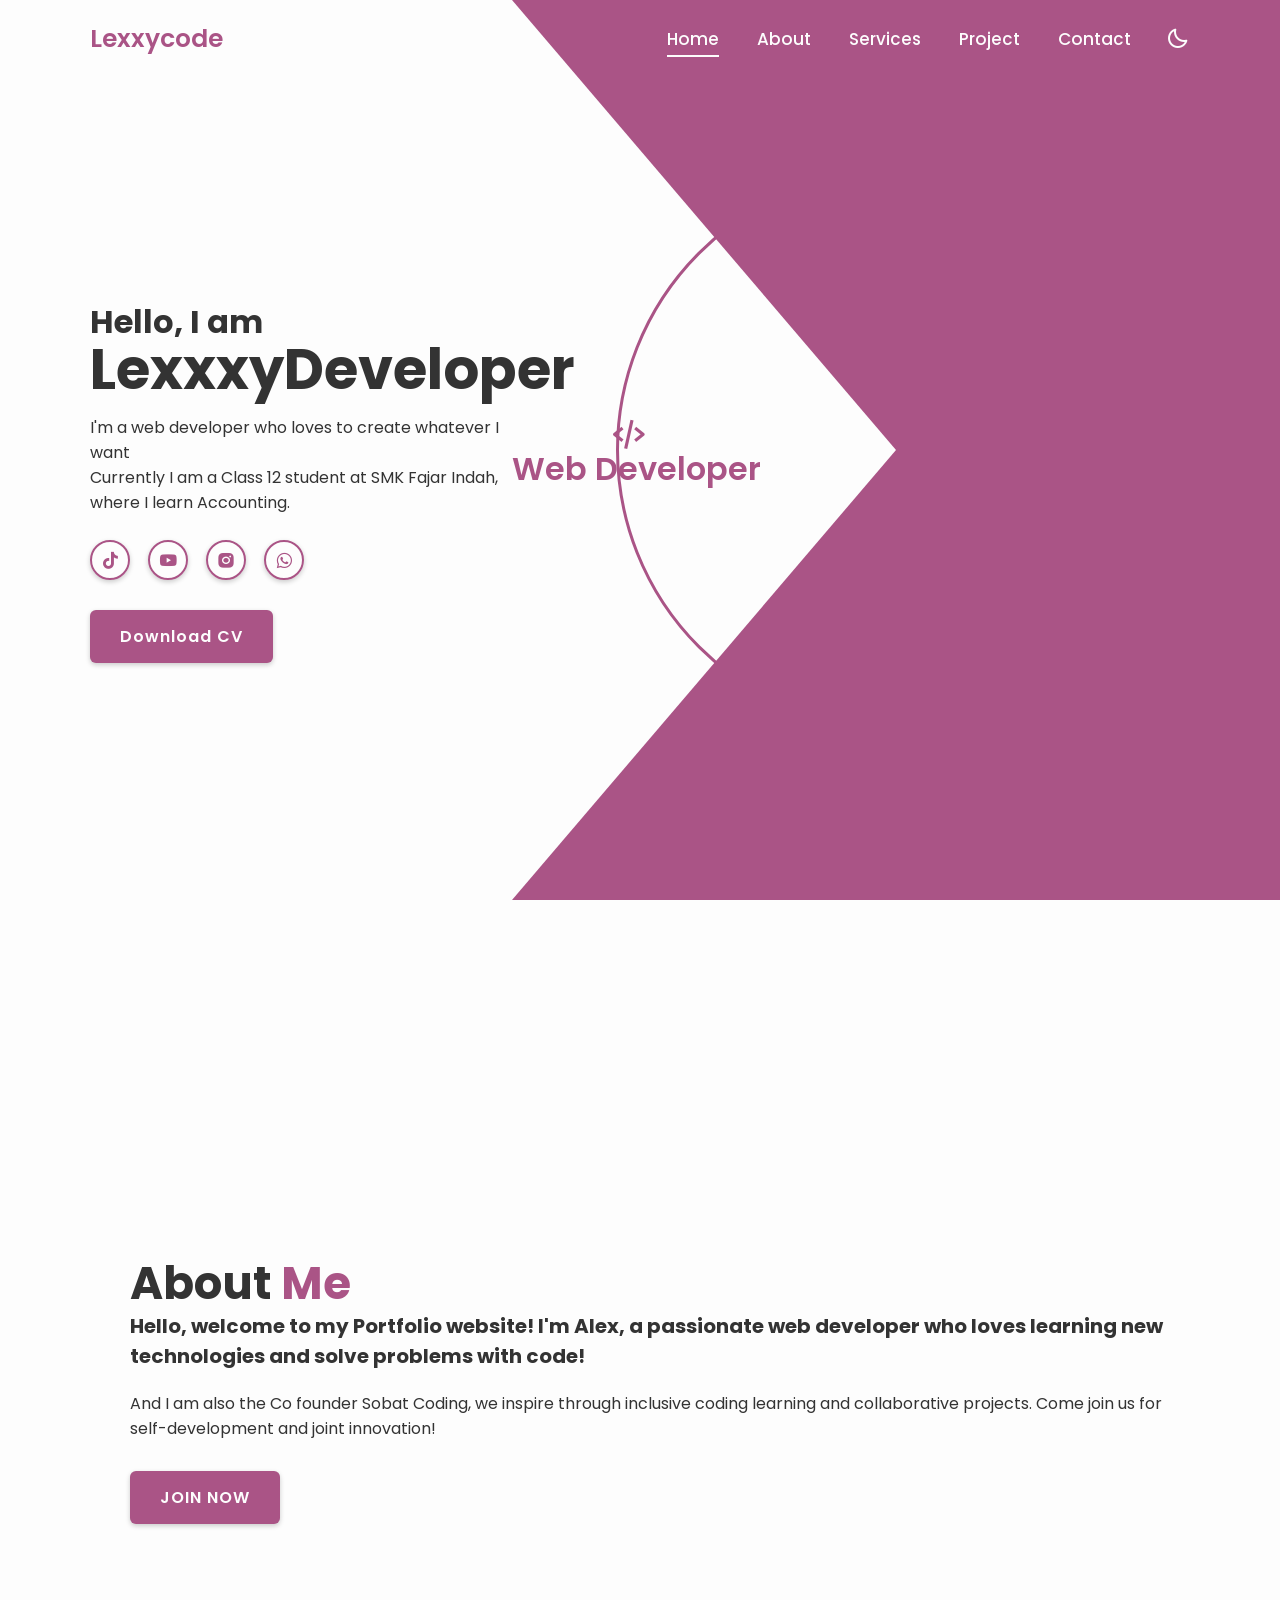
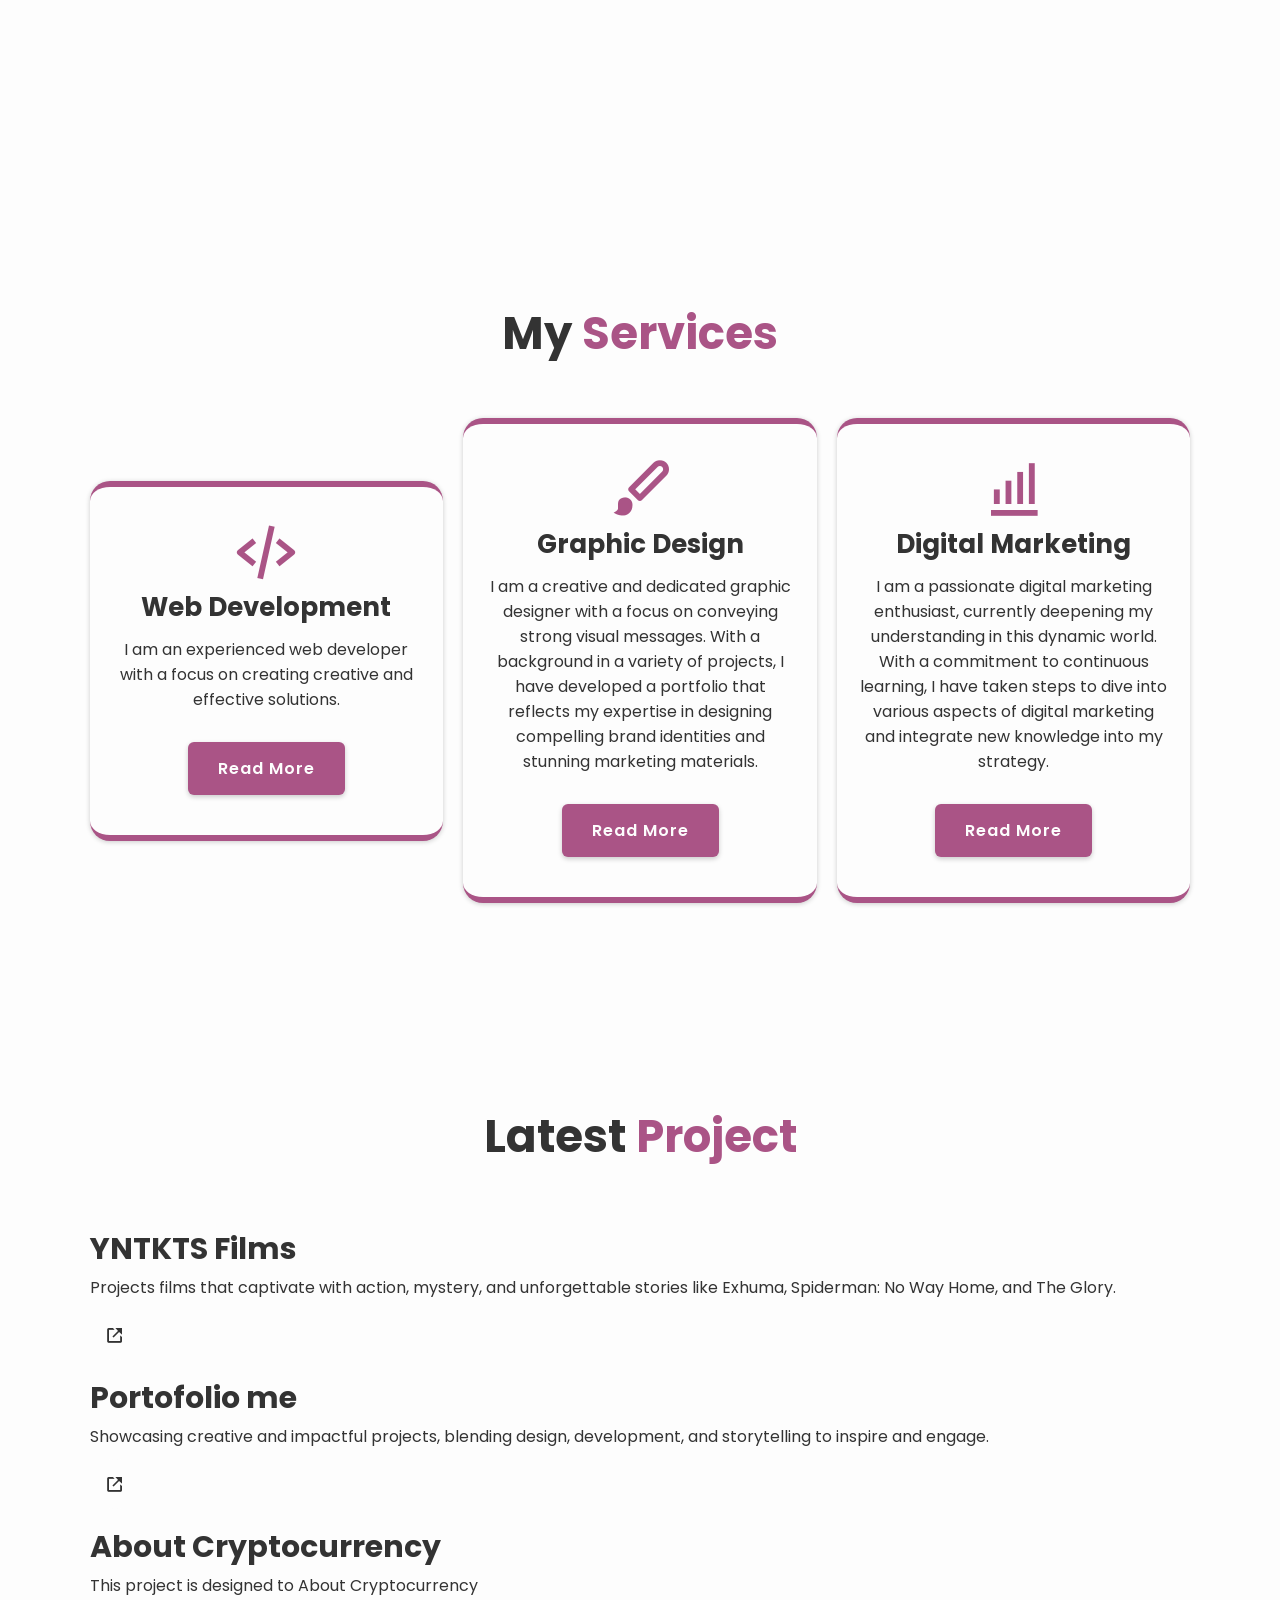
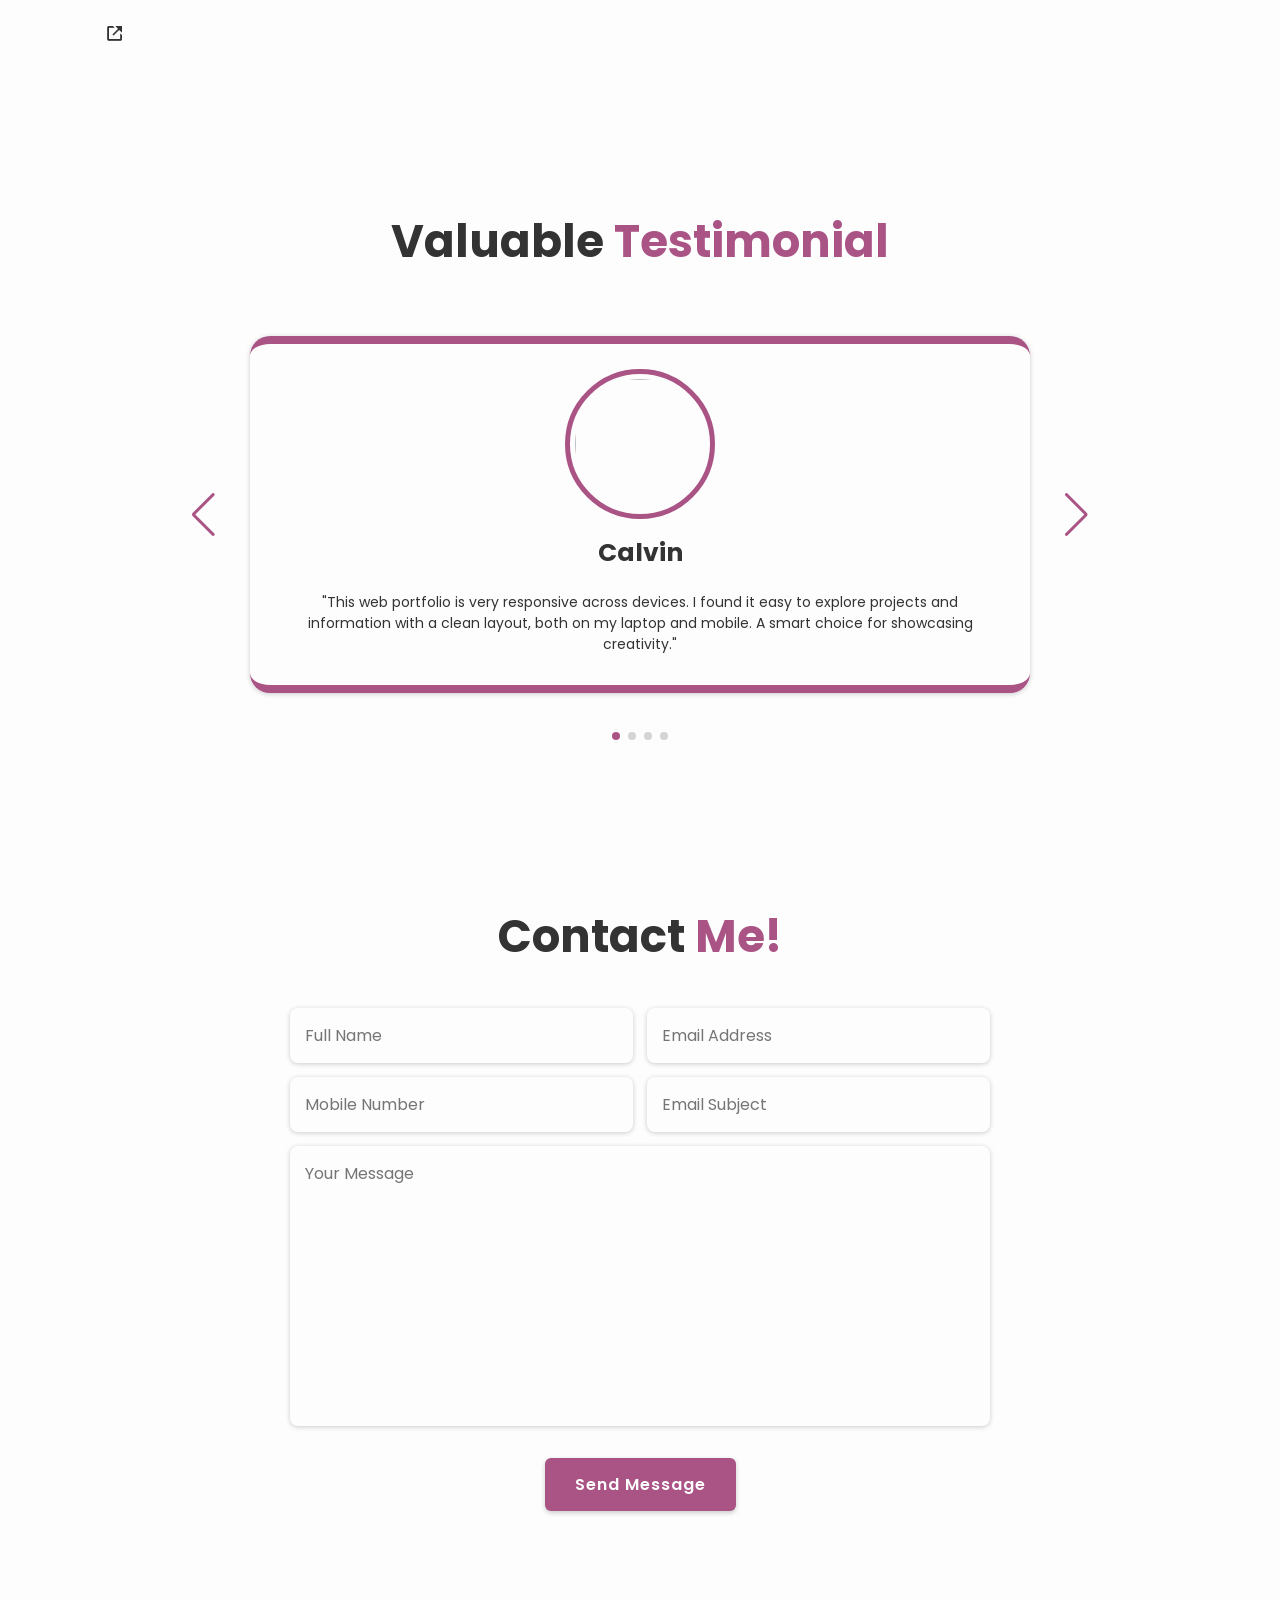
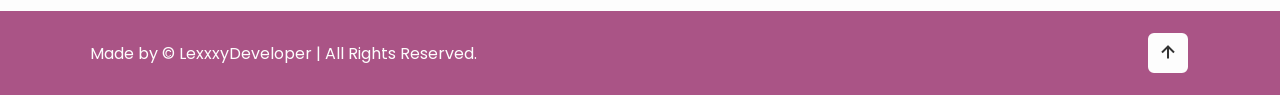
==== commit 8dd95b08: "Add files via upload" ====
--- a/index.html
+++ b/index.html
@@ -2,407 +2,308 @@
 <html lang="en">
   <head>
     <meta charset="UTF-8" />
+    <meta http-equiv="X-UA-Compatible" content="IE=edge" />
     <meta name="viewport" content="width=device-width, initial-scale=1.0" />
-    <title>AlexPortofolio</title>
-
+    <title>LexxyDeveloper</title>
+    <!-- ubah icon website  -->
     <link
       rel="icon"
       href="https://encrypted-tbn0.gstatic.com/images?q=tbn:ANd9GcRreC3pHJbF_9ewKZ-Tt75A-g9Bim2ZulZvVg&s"
       type="image/x-icon"
     />
-    <link rel="stylesheet" href="style.css" />
+
+    <link
+      rel="stylesheet"
+      href="https://cdn.jsdelivr.net/npm/swiper@9/swiper-bundle.min.css"
+    />
     <link
       href="https://unpkg.com/boxicons@2.1.4/css/boxicons.min.css"
       rel="stylesheet"
     />
+    <link rel="stylesheet" href="style.css" />
   </head>
 
   <body>
-    <nav>
-      <div class="logo">
-        <img src="assets/about.png" alt="logo" />
-        <a href="https://github.com/Alexyoree" target="_blank">Alex</a>
-      </div>
-      <ul>
-        <li><a href="#main">Home</a></li>
-        <li><a href="#skills">Skills</a></li>
-        <li><a href="#about-me">About me</a></li>
-        <li><a href="#portfolio">Portofolio</a></li>
-      </ul>
-      <button id="menuButton" onclick="openMenu()">
-        <i class="bx bx-menu"></i>
-      </button>
-    </nav>
-
-    <div class="main" id="main">
-      <div class="left">
-        <h5>Halo semua, Gw Alex</h5>
+    <header class="header">
+      <a href="#" class="logo">Lexxycode</a>
+
+      <nav class="navbar">
+        <a href="#home" class="active">Home</a>
+        <a href="#about">About</a>
+        <a href="#services">Services</a>
+        <a href="#project">Project</a>
+        <a href="#contact">Contact</a>
+      </nav>
+
+      <div class="bx bx-moon" id="darkMode-icon"></div>
+
+      <div class="bx bx-menu" id="menu-icon"></div>
+    </header>
+
+    <section class="home" id="home">
+      <div class="home-content">
+        <h3>Hello, I am</h3>
+        <h1>LexxxyDeveloper</h1>
+        <p>I'm a web developer who loves to create whatever I want</p>
+        <p>
+          Currently I am a Class 12 student at SMK Fajar Indah, where I learn
+          Accounting.
+        </p>
+
+        <div class="social-media">
+          <a href="https://www.tiktok.com/@kecapfootball" target="_blank"
+            ><i class="bx bxl-tiktok"></i
+          ></a>
+          <a href="https://youtube.com/" target="_blank"
+            ><i class="bx bxl-youtube"></i
+          ></a>
+          <a href="https://www.instagram.com/lexxyyyy71/  " target="_blank"
+            ><i class="bx bxl-instagram-alt"></i
+          ></a>
+          <a href="https://wa.me/6282125887064" target="_blank"
+            ><i class="bx bxl-whatsapp"></i
+          ></a>
+        </div>
+
+        <a href="#" class="btn">Download CV</a>
+      </div>
+
+      <div class="profession-container">
+        <div class="profession-box">
+          <div class="profession" style="--i: 0">
+            <i class="bx bx-code-alt"></i>
+            <h3>Web Developer</h3>
+          </div>
+          <div class="profession" style="--i: 1">
+            <i class="bx bx-code-alt"></i>
+            <h3>Programmer</h3>
+          </div>
+          <div class="profession" style="--i: 2">
+            <i class="bx bx-code-alt"></i>
+            <h3>Web Designer</h3>
+          </div>
+          <div class="profession" style="--i: 3">
+            <i class="bx bx-code-alt"></i>
+            <h3>Accounting</h3>
+          </div>
+
+          <div class="circle"></div>
+        </div>
+
+        <div class="overlay"></div>
+      </div>
+
+      <div class="home-img">
+        <img src="images/anya-forger-pointing.png" alt="" />
+      </div>
+    </section>
+
+    <section class="about" id="about">
+      <div class="about-img">
+        <img src="images/about.png" alt="" />
+      </div>
+
+      <div class="about-content">
+        <h2 class="heading">About <span>Me</span></h2>
         <h3>
-          Ini web
-          <span
-            >sekedar Perkenalan diri dan hasil ngoding selama setahun di
-            html,css,js
-          </span>
-          Enjoy dan keep scroll
+          Hello, welcome to my Portfolio website! I'm Alex, a passionate web
+          developer who loves learning new technologies and solve problems with
+          code!
         </h3>
+
         <p>
-          Halo semua perkenalkan nama saya Alex dan hobi asya ngetik ngetik di
-          komputer dan saya juga suka coding dan inilah hasil kerja keras saya
-          selama 1 tahun belajar coding dan saya akhirnya kesampaian juga dan
-          saya berterima kasih kepada Orang tua saya, Tuhan,dan Orang terdekat
-          saya sudah support saya.
+          And I am also the Co founder Sobat Coding, we inspire through
+          inclusive coding learning and collaborative projects. Come join us for
+          self-development and joint innovation!
         </p>
-        <button onclick="opensMenu()">Click me</button>
-      </div>
-      <div class="right">
-        <img src="assets/anya-forger-pointing.png" alt="Anya Forger pointing" />
+        <a
+          href="https://chat.whatsapp.com/FoFBESm5TP0DFQMZB08unx"
+          class="btn"
+          target="_blank"
+          >JOIN NOW</a
+        >
+      </div>
+    </section>
+
+    <section class="services" id="services">
+      <h2 class="heading">My <span>Services</span></h2>
+
+      <div class="services-container">
+        <div class="services-box">
+          <i class="bx bx-code-alt"></i>
+          <h3>Web Development</h3>
+          <p>
+            I am an experienced web developer with a focus on creating creative
+            and effective solutions.
+          </p>
+          <a href="#" class="btn">Read More</a>
+        </div>
+        <div class="services-box">
+          <i class="bx bxs-paint"></i>
+          <h3>Graphic Design</h3>
+          <p>
+            I am a creative and dedicated graphic designer with a focus on
+            conveying strong visual messages. With a background in a variety of
+            projects, I have developed a portfolio that reflects my expertise in
+            designing compelling brand identities and stunning marketing
+            materials.
+          </p>
+          <a href="#" class="btn">Read More</a>
+        </div>
+        <div class="services-box">
+          <i class="bx bx-bar-chart-alt"></i>
+          <h3>Digital Marketing</h3>
+          <p>
+            I am a passionate digital marketing enthusiast, currently deepening
+            my understanding in this dynamic world. With a commitment to
+            continuous learning, I have taken steps to dive into various aspects
+            of digital marketing and integrate new knowledge into my strategy.
+          </p>
+          <a href="#" class="btn">Read More</a>
+        </div>
+      </div>
+    </section>
+
+    <section class="project" id="project">
+      <h2 class="heading">Latest <span>Project</span></h2>
+
+      <div class="project-container">
+        <div class="project-box">
+          <img src="images/Screenshot from 2024-11-23 12-10-05.png" alt="" />
+
+          <div class="project-layer">
+            <h4>YNTKTS Films</h4>
+            <p>
+              Projects films that captivate with action, mystery, and
+              unforgettable stories like Exhuma, Spiderman: No Way Home, and The
+              Glory.
+            </p>
+            <a href="https://filmtest.vercel.app/"
+              ><i class="bx bx-link-external"></i
+            ></a>
+          </div>
+        </div>
+        <div class="project-box">
+          <img src="images/Screenshot from 2024-11-23 12-15-20.png" alt="" />
+
+          <div class="project-layer">
+            <h4>Portofolio me</h4>
+            <p>
+              Showcasing creative and impactful projects, blending design,
+              development, and storytelling to inspire and engage.
+            </p>
+            <a href="https://lexblogg.vercel.app/"
+              ><i class="bx bx-link-external"></i
+            ></a>
+          </div>
+        </div>
+        <div class="project-box">
+          <img src="images/Screenshot from 2024-11-23 12-35-23.png" alt="" />
+          <div class="project-layer">
+            <h4>About Cryptocurrency</h4>
+            <p>This project is designed to About Cryptocurrency</p>
+            <a href="https://crypto-curency.vercel.app/"
+              ><i class="bx bx-link-external"></i
+            ></a>
+          </div>
+        </div>
+      </div>
+    </section>
+
+    <div class="testimonial-container">
+      <h2 class="heading">Valuable <span>Testimonial</span></h2>
+
+      <div class="testimonial-wrapper">
+        <div class="testimonial-box mySwiper">
+          <div class="testimonial-content swiper-wrapper">
+            <div class="testimonial-slide swiper-slide">
+              <img src="images/anime1.jpg" alt="" />
+              <h3>Calvin</h3>
+              <p>
+                "This web portfolio is very responsive across devices. I found
+                it easy to explore projects and information with a clean layout,
+                both on my laptop and mobile. A smart choice for showcasing
+                creativity."
+              </p>
+            </div>
+            <div class="testimonial-slide swiper-slide">
+              <img src="images/anime2.jpg" alt="" />
+              <h3>Andreas</h3>
+              <p>
+                "I'm impressed with the responsiveness of this portfolio. The
+                dynamic and flexible design makes for a really enjoyable user
+                experience, even when accessed from a tablet. Cool!"
+              </p>
+            </div>
+            <div class="testimonial-slide swiper-slide">
+              <img src="images/anime3.jpg" alt="" />
+              <h3>Vero</h3>
+              <p>
+                "It was important to me to be able to access the portfolio
+                easily, and I was very pleased with the level of responsiveness.
+                The elegant design and well-organized content make it a great
+                reference."
+              </p>
+            </div>
+            <div class="testimonial-slide swiper-slide">
+              <img
+                src="https://ogre.natalie.mu/media/pp/static/music/sakamotodays03/p_vaundy.jpg?impolicy=pp_image"
+                alt=""
+              />
+              <h3>Well</h3>
+              <p>
+                Lorem ipsum dolor sit amet consectetur adipisicing elit.
+                Sapiente repellendus assumenda blanditiis facere ipsa illum
+                magnam veniam libero dolore iusto in, atque excepturi id
+                placeat. Inventore explicabo mollitia dolore repellat.
+              </p>
+            </div>
+          </div>
+
+          <div class="swiper-button-next"></div>
+          <div class="swiper-button-prev"></div>
+          <div class="swiper-pagination"></div>
+        </div>
       </div>
     </div>
 
-    <div class="skills" id="skills">
-      <h5>Skill gw</h5>
-      <h3>My Expert</h3>
-      <div class="skill-items">
-        <div class="item">
-          <div class="icon">
-            <i class="bx bxl-html5"></i>
-          </div>
-          <h4>Html (HyperText Markup Language)</h4>
-          <p>
-            HTML adalah bahasa markup yang digunakan untuk membangun struktur
-            dasar dari sebuah halaman web. Elemen-elemen HTML, seperti div,p,h1,
-            dan a, digunakan untuk menampilkan teks, gambar, tautan, dan bagian
-            lainnya di halaman web. HTML bertindak sebagai fondasi dari semua
-            elemen visual di situs web.
-          </p>
-        </div>
-
-        <div class="item">
-          <div class="icon">
-            <i class="bx bxl-react"></i>
-          </div>
-          <h4>React js</h4>
-          <p>
-            React.js adalah pustaka JavaScript yang digunakan untuk membangun
-            antarmuka pengguna (UI) yang interaktif dan dinamis. Dikembangkan
-            oleh Facebook, React memungkinkan kita untuk membuat komponen yang
-            dapat digunakan kembali, yang membuat pengembangan aplikasi web
-            menjadi lebih efisien. React menggunakan konsep Virtual DOM yang
-            mempercepat pembaruan tampilan ketika data berubah. Biasanya, React
-            dipakai untuk membangun aplikasi web dengan tampilan yang kompleks
-            dan kaya fitur.
-          </p>
-        </div>
-
-        <div class="item">
-          <div class="icon">
-            <i class="bx bxl-javascript"></i>
-          </div>
-          <h4>JS (JavaScript)</h4>
-          <p>
-            JavaScript adalah bahasa pemrograman yang digunakan untuk
-            menambahkan interaktivitas dan fungsi dinamis ke situs web. Dengan
-            JavaScript, kita bisa membuat konten berubah secara otomatis,
-            menangani input pengguna, berkomunikasi dengan server, dan banyak
-            lagi. JavaScript menjadikan website lebih hidup dengan animasi,
-            validasi form, dan fitur lainn
-          </p>
-        </div>
-        <div class="item">
-          <div class="icon">
-            <i class="bx bxl-css3"></i>
-          </div>
-          <h4>Css (Cascading Style Sheets)</h4>
-          <p>
-            CSS adalah bahasa yang digunakan untuk menata tampilan dari
-            elemen-elemen HTML di halaman web. Dengan CSS, kita bisa mengatur
-            warna, ukuran font, tata letak, dan animasi dari elemen-elemen pada
-            halaman. CSS membantu membuat situs web lebih menarik dan responsif,
-            sehingga tampilan bisa menyesuaikan di berbagai perangkat.
-          </p>
-        </div>
-      </div>
-    </div>
-
-    <div class="about" id="about-me">
-      <div class="left">
-        <img
-          src="https://awsimages.detik.net.id/community/media/visual/2022/08/24/cara-nonton-spy-x-family-bukan-dari-anoboy-dan-samehadaku_43.jpeg?w=600&q=90"
-          alt="About me"
-        />
-      </div>
-      <div class="right">
-        <h5>Tentang diri gw</h5>
-        <h3>About Me</h3>
-        <p>
-          Sebagai seorang penggemar coding, saya percaya bahwa setiap baris kode
-          adalah langkah menuju sebuah solusi. Dengan ketelitian dan semangat
-          yang tak pernah pudar, saya terus menggali lebih dalam untuk memahami
-          dan menyempurnakan seni pemrograman. Setiap tantangan coding bagi saya
-          bukan sekadar tugas, melainkan kesempatan untuk belajar, berkembang,
-          dan memberikan dampak positif. Di setiap proyek, saya berkomitmen pada
-          detail dan kesederhanaan, menciptakan solusi yang tak hanya
-          fungsional, tetapi juga elegan.
-        </p>
-        <p>
-          Berbekal kemampuan dalam HTML, CSS, dan JavaScript, saya berusaha
-          membawa ide-ide menjadi nyata melalui kode yang rapi dan efisien.
-          Dengan setiap proyek, saya mengejar kesempurnaan dalam detail serta
-          fungsionalitas, memastikan pengalaman pengguna yang optimal. Bagi
-          saya, coding adalah lebih dari sekadar keterampilan—itu adalah bahasa
-          yang menghubungkan kreativitas dan teknologi untuk menciptakan solusi
-          yang bermanfaat dan inovatif.
-        </p>
-      </div>
-    </div>
-
-    <div class="portfolio" id="portfolio">
-      <div class="header">
-        <div class="info">
-          <h5>Recent Projects</h5>
-          <h3>My Portfolio</h3>
-        </div>
-        <a href="https://github.com/Alexyoree" target="_blank">
-          <button><i class="bx bxl-github"></i> Visit My Github</button>
-        </a>
-      </div>
-
-      <div class="portfo-items">
-        <div class="item">
-          <img
-            src="assets/Screenshot from 2024-06-24 23-54-02.png"
-            alt="Portfolio part 2"
-          />
-          <div class="info">
-            <h4>Portfolio</h4>
-            <p>
-              Ini adalah Portfolio part 2 yang saya bikin sebenarnya saya bikin
-              untuk fun doang tidak terlalu serius serius banget.
-            </p>
-            <a href="https://github.com/Alexyoree/lexxyor" target="_blank"
-              >View in GitHub <i class="bx bx-link-external"></i
-            ></a>
-          </div>
-        </div>
-        <div class="item">
-          <img
-            src="assets/Screenshot from 2024-06-24 23-54-44.png"
-            alt="Shop project"
-          />
-          <div class="info">
-            <h4>Shop</h4>
-            <p>
-              ini adalah Shop tapi bener saya bikin untuk konsep shopping dan
-              portfolio, Kalian kebingugan? Sama saya juga karena saya bikin
-              website di tengah tengah pelajaran ngoding.
-            </p>
-            <a href="https://github.com/Alexyoree/toobitoo" target="_blank"
-              >View in GitHub <i class="bx bx-link-external"></i
-            ></a>
-          </div>
-        </div>
-        <div class="item">
-          <img src="assets/project3.png" alt="Portfolio V2" />
-          <div class="info">
-            <h4>Portfolio V2</h4>
-            <p>
-              Ini saya bikin dan untuk perkenalan diri saya dan saya bikin ini
-              bener bener niat karena saya bikin web ini bener bner niat banget.
-            </p>
-            <a href="https://github.com/Alexyoree/Portfolio2" target="_blank"
-              >View in GitHub <i class="bx bx-link-external"></i
-            ></a>
-          </div>
-        </div>
-      </div>
-    </div>
-
-    <div class="GameFavorite" id="GameFavorite">
-      <div class="header-favorite">
-        <div class="info-Favorite">
-          <h5>Game Favorite aing</h5>
-        </div>
-      </div>
-
-      <div class="game-items">
-        <div class="gameitem">
-          <img
-            src="https://static.promediateknologi.id/crop/0x0:0x0/0x0/webp/photo/p3/70/2024/10/10/FIFA-Jadikan-eFootball-Sebagai-Game-FIFAe-World-Cup-2024-1215091678.jpg"
-            alt="efootball 2025"
-          />
-          <div class="infogame">
-            <h4>Efootball 2025</h4>
-            <p>Efootball 2025</p>
-          </div>
-        </div>
-        <div class="gameitem">
-          <img
-            src="https://mmc.tirto.id/image/otf/640x0/2018/03/23/ilustrasi-mobile-legends--istimewa_ratio-16x9.jpg"
-            alt="Mobile Legends"
-          />
-          <div class="infogame">
-            <h4>Mobile Legends</h4>
-            <p>
-              Mobile Legends Lorem ipsum dolor sit amet consectetur adipisicing
-              elit. Officiis magni ex qui saepe esse repudiandae optio neque.
-              Reprehenderit veritatis dolores nemo, necessitatibus, magnam
-              animi, a vero similique error sint mollitia?
-            </p>
-          </div>
-        </div>
-      </div>
-    </div>
-
-    <div class="feedback" id="feedback">
-      <h5>Clients Reviews</h5>
-      <h3>Customers Feedback</h3>
-      <div class="customers">
-        <div class="item">
-          <div class="rating">
-            <i class="bx bxs-star"></i>
-            <i class="bx bxs-star"></i>
-            <i class="bx bxs-star"></i>
-            <i class="bx bxs-star"></i>
-            <i class="bx bxs-star"></i>
-          </div>
-          <p>
-            Website ini berhasil memadukan desain yang sederhana dengan
-            fungsionalitas yang cerdas, menjadikannya pengalaman yang
-            menyenangkan bagi pengguna. Navigasinya sangat intuitif, membuat
-            setiap halaman mudah diakses bahkan untuk pengunjung baru. Setiap
-            detail tampak dipikirkan dengan matang, mulai dari pilihan warna
-            yang harmonis hingga interaksi yang responsif.
-          </p>
-          <div class="user">
-            <img
-              src="https://awsimages.detik.net.id/community/media/visual/2018/01/15/7c05a0a8-eae6-4c4c-9585-61848c4361f4_43.jpeg?w=700&q=90"
-              alt="P. Diddy"
-            />
-            <div class="info">
-              <h5>P.Diddy</h5>
-              <p>Sean Combs</p>
-            </div>
-          </div>
-        </div>
-        <div class="item">
-          <div class="rating">
-            <i class="bx bxs-star"></i>
-            <i class="bx bxs-star"></i>
-            <i class="bx bxs-star"></i>
-            <i class="bx bxs-star"></i>
-            <i class="bx bxs-star"></i>
-          </div>
-          <p>
-            Dengan tampilan yang elegan dan sederhana, website ini memberikan
-            kesan ramah pengguna. Transisi antarhalaman yang mulus dan tata
-            letak yang rapi membuat pengalaman menjelajahi website ini
-            menyenangkan. Pemilihan warna yang lembut dan ikon yang presisi
-            menunjukkan perhatian pada detail, menciptakan kesan profesional dan
-            terpercaya.
-          </p>
-          <div class="user">
-            <img
-              src="https://encrypted-tbn0.gstatic.com/images?q=tbn:ANd9GcQutri3PkKM6m0Kot7Ocu9SPn4QDc9maRdnJg&s"
-              alt="Beyoncé"
-            />
-            <div class="info">
-              <h5>Beyoncé</h5>
-              <p>Beyoncé Giselle Knowles-Carter</p>
-            </div>
-          </div>
-        </div>
-        <div class="item">
-          <div class="rating">
-            <i class="bx bxs-star"></i>
-            <i class="bx bxs-star"></i>
-            <i class="bx bxs-star"></i>
-            <i class="bx bxs-star"></i>
-            <i class="bx bxs-star"></i>
-          </div>
-          <p>
-            Website ini menghadirkan pengalaman yang profesional dan bersih.
-            Desainnya menarik, namun tidak berlebihan, sehingga informasi yang
-            disampaikan tetap menjadi fokus utama. Setiap fitur, mulai dari menu
-            navigasi hingga responsivitas pada berbagai perangkat, bekerja
-            dengan baik.
-          </p>
-          <div class="user">
-            <img
-              src="https://ca-times.brightspotcdn.com/dims4/default/f6cfdae/2147483647/strip/true/crop/2500x1661+0+0/resize/1200x797!/quality/75/?url=https%3A%2F%2Fcalifornia-times-brightspot.s3.amazonaws.com%2Fb2%2F98%2F8f479a374ef7b96b7fd4abd67f1a%2Fjay-z-fragrance-lawsuit-42912.jpg"
-              alt="Shawn Corey Carter"
-            />
-            <div class="info">
-              <h5>Shawn Corey Carter</h5>
-              <p>Jay-Z</p>
-            </div>
-          </div>
-        </div>
-        <div class="item">
-          <div class="rating">
-            <i class="bx bxs-star"></i>
-            <i class="bx bxs-star"></i>
-            <i class="bx bxs-star"></i>
-            <i class="bx bxs-star"></i>
-            <i class="bx bxs-star"></i>
-          </div>
-          <p>
-            Lorem ipsum dolor sit amet consectetur adipisicing elit. Quisquam necessitatibus saepe vel numquam minus. Voluptas assumenda neque pariatur ea nostrum illo nulla veritatis nemo? Et quo consequatur deleniti quam porro. 
-          </p>
-          <div class="user">
-            <img
-              src="https://encrypted-tbn0.gstatic.com/images?q=tbn:ANd9GcSW8JE2nsKunFwL5By6ZPDApWn9v9JfSyPXEQ&s"
-              alt="Justin Bieber"
-            />
-            <div class="info">
-              <h5>Justin Bieber</h5>
-              <p>Justin Bieber</p>
-            </div>
-          </div>
-        </div>
-      </div>
-    </div>
-
-    <footer id="footer">
-      <div class="top">
-        <div class="logo">
-          <img src="assets/about.png" alt="Logo" />
-          <a href="https://github.com/Alexyoree" target="_blank">Alex</a>
-        </div>
-        <ul>
-          <li><a href="#">Home</a></li>
-          <li><a href="#about-me">About me</a></li>
-          <li><a href="#footer">Contact</a></li>
-          <li>
-            <a href="https://github.com/Alexyoree" target="_blank">Github</a>
-          </li>
-          <li><a href="#portfolio">Projects</a></li>
-        </ul>
-        <div class="social-links">
-          <a
-            href="https://www.facebook.com/profile.php?id=100089335687137"
-            target="_blank"
-            ><i class="bx bxl-facebook"></i
-          ></a>
-          <a href="https://www.instagram.com/lex_1_998/" target="_blank"
-            ><i class="bx bxl-instagram"></i
-          ></a>
-          <a href="https://x.com/?lang=id&mx=2" target="_blank"
-            ><i class="bx bxl-twitter"></i
-          ></a>
-        </div>
-      </div>
-      <div class="separator"></div>
-      <div class="bottom">
-        <p>Made With By Alex</p>
-        <div class="links">
-          <a href="#">Privacy Policy</a>
-          <a href="#">Terms of Service</a>
-          <a href="#">Cookies Setting</a>
-        </div>
+    <section class="contact" id="contact">
+      <h2 class="heading">Contact <span>Me!</span></h2>
+
+      <form action="#">
+        <div class="input-box">
+          <input type="text" placeholder="Full Name" />
+          <input type="email" placeholder="Email Address" />
+        </div>
+        <div class="input-box">
+          <input type="number" placeholder="Mobile Number" />
+          <input type="text" placeholder="Email Subject" />
+        </div>
+        <textarea
+          name=""
+          id=""
+          cols="30"
+          rows="10"
+          placeholder="Your Message"
+        ></textarea>
+        <input type="submit" value="Send Message" class="btn" />
+      </form>
+    </section>
+
+    <footer class="footer">
+      <div class="footer-text">
+        <p>Made by &copy; LexxxyDeveloper | All Rights Reserved.</p>
+      </div>
+
+      <div class="footer-iconTop">
+        <a href="#home"><i class="bx bx-up-arrow-alt"></i></a>
       </div>
     </footer>
 
-    <audio id="background-audio" src="assets/music.mp3" loop muted></audio>
+    <script src="https://unpkg.com/scrollreveal"></script>
+
+    <script src="https://cdn.jsdelivr.net/npm/swiper@9/swiper-bundle.min.js"></script>
+
     <script src="script.js"></script>
   </body>
 </html>
--- a/style.css
+++ b/style.css
@@ -1,744 +1,960 @@
-@import url("https://fonts.googleapis.com/css2?family=Roboto:wght@300;400;500;700&display=swap");
-
-html {
-  scroll-behavior: smooth;
-}
+@import url("https://fonts.googleapis.com/css2?family=Poppins:wght@300;400;500;600;700;800;900&display=swap");
 
 * {
   margin: 0;
   padding: 0;
   box-sizing: border-box;
-  font-family: "Roboto", sans-serif;
-}
-
-a {
   text-decoration: none;
-  color: #1c1e53;
-  transition: color 0.3s ease;
-}
-
-a:hover {
-  color: #5e3bee !important;
-}
-
-h5 {
-  font-size: 20px;
-}
-
-li {
-  list-style: none;
-}
-
-nav {
-  z-index: 2;
-  background-color: #fff;
-  position: sticky;
+  border: none;
+  outline: none;
+  scroll-behavior: smooth;
+  font-family: "Poppins", sans-serif;
+}
+
+:root {
+  --bg-color: #fdfdfd;
+  --text-color: #333;
+  --main-color: #aa5486;
+  --white-color: #fdfdfd;
+  --shadow-color: rgba(0, 0, 0, 0.2);
+}
+
+*::selection {
+  background: var(--main-color);
+  color: var(--bg-color);
+}
+
+.dark-mode {
+  --bg-color: #0b061f;
+  --text-color: #fdfdfd;
+  --shadow-color: rgba(0, 0, 0, 0.7);
+}
+
+html {
+  font-size: 62.5%;
+  overflow-x: hidden;
+}
+
+body {
+  background: var(--bg-color);
+  color: var(--text-color);
+}
+
+.header {
+  position: fixed;
   top: 0;
-  padding: 0 85px;
-  display: flex;
-  align-items: center;
-  justify-content: space-between;
-  height: 80px;
-  box-shadow: 0 5px 80px rgba(0, 0, 0, 0.1);
-}
-
-nav .logo,
-footer .logo {
-  display: flex;
-  align-items: center;
-}
-
-nav .logo a,
-footer .logo a {
-  margin-left: 8px;
-  font-weight: bold;
-  font-size: 20px;
-}
-
-nav .logo img,
-footer .logo img {
-  border-radius: 30px;
-  width: 50px;
-  height: 50px;
-}
-
-nav ul,
-footer .top ul {
-  display: flex;
-  gap: 40px;
-}
-
-nav button {
-  color: #1c1e53;
-  background-color: transparent;
-  padding: 12px 16px;
-  border-radius: 5px;
-  border: 1px solid #1c1e53;
+  left: 0;
+  width: 100%;
+  padding: 2rem 7%;
+  background: transparent;
+  display: flex;
+  align-items: center;
+  z-index: 100;
+  transition: 0.5s;
+}
+
+.header.sticky {
+  background: var(--bg-color);
+  box-shadow: 0 0.1rem 1rem var(--shadow-color);
+  background: transparent;
+}
+
+.logo {
+  font-size: 2.5rem;
+  color: var(--main-color);
+  font-weight: 600;
+  margin-right: auto;
+}
+
+.navbar a {
+  position: relative;
+  font-size: 1.7rem;
+  color: var(--white-color);
+  font-weight: 500;
+  margin-right: 3.5rem;
+}
+
+.header.sticky .navbar a {
+  color: var(--text-color);
+}
+
+.header.sticky .navbar a.active {
+  color: var(--main-color);
+}
+
+.navbar a.active::before {
+  content: "";
+  position: absolute;
+  left: 0;
+  bottom: -6px;
+  width: 100%;
+  height: 0.2rem;
+  background: var(--white-color);
+}
+
+.header.sticky .navbar a::before {
+  background: var(--main-color);
+  opacity: 0.7;
+}
+
+#darkMode-icon {
+  font-size: 2.4rem;
+  color: var(--white-color);
   cursor: pointer;
-  transition: all 0.3s ease;
-}
-
-nav button:hover {
-  background-color: #5e3bee;
-  border-color: #5e3bee;
-  color: #fff;
-}
-
-nav button#menuButton {
+}
+
+.header.sticky #darkMode-icon {
+  color: var(--text-color);
+  opacity: 0.9;
+}
+
+#menu-icon {
+  font-size: 3.6rem;
+  color: var(--text-color);
   display: none;
-  align-items: center;
+}
+
+section {
+  min-height: 100vh;
+  padding: 10rem 7% 2rem;
+}
+
+.home {
+  display: flex;
+  align-items: center;
+}
+
+.home .home-content {
+  max-width: 44rem;
+}
+
+.home-content h3 {
+  font-size: 3.2rem;
+  font-weight: 700;
+  line-height: 0.3;
+}
+
+.home-content h1 {
+  font-size: 5.6rem;
+  font-weight: 700;
+  margin-bottom: 0.3rem;
+}
+
+.home-content p {
+  font-size: 1.6rem;
+}
+
+.home-content .social-media a {
+  display: inline-flex;
   justify-content: center;
-  font-size: 24px;
-  padding: 7px;
-}
-
-.main {
-  background-color: #deebee;
-  padding: 90px 85px;
-  display: flex;
-  align-items: center;
-  justify-content: space-between;
-  gap: 40px;
-  opacity: 0; /* Start hidden */
-  animation: fadeIn 2s forwards;
-}
-
-.left h5,
-.left h3,
-.left p,
-.left button {
-  opacity: 0; /* Start hidden */
-  transform: translateY(20px); /* Start slightly shifted down */
-  animation: slideUp 0.6s forwards; /* Slide up animation */
-}
-
-.left h5 {
-  animation-delay: 0.5s;
-}
-
-.left h3 {
-  animation-delay: 1s;
-}
-
-.left p {
-  animation-delay: 1.5s;
-}
-
-.left button {
-  animation-delay: 2s;
-}
-
-.main .left {
-  display: flex;
+  align-items: center;
+  width: 4rem;
+  height: 4rem;
+  background: transparent;
+  border: 0.2rem solid var(--main-color);
+  border-radius: 50%;
+  box-shadow: 0 0.2rem 0.5rem var(--shadow-color);
+  font-size: 2rem;
+  color: var(--main-color);
+  margin: 2.5rem 1.5rem 3rem 0;
+  transition: 2.5s ease;
+}
+
+.home-content .social-media a:hover {
+  background: var(--main-color);
+  color: var(--white-color);
+}
+
+.btn {
+  display: inline-block;
+  padding: 1.2rem 2.8rem;
+  background: var(--main-color);
+  border-radius: 0.6rem;
+  box-shadow: 0 0.2rem 0.5rem var(--shadow-color);
+  font-size: 1.6rem;
+  color: var(--white-color);
+  letter-spacing: 0.1rem;
+  font-weight: 600;
+  border: 0.2rem solid transparent;
+  transition: 0.5s ease;
+}
+
+.btn:hover {
+  background: transparent;
+  color: var(--main-color);
+  border-color: var(--main-color);
+}
+
+.home .profession-container {
+  position: absolute;
+  top: 50%;
+  right: 0;
+  transform: translateY(-50%);
+  width: 100vw;
+  height: 100vh;
+  overflow: hidden;
+  pointer-events: none;
+}
+
+.home .profession-container .profession-box {
+  position: absolute;
+  top: 0;
+  right: 0;
+  width: 768px;
+  height: 100vh;
+  display: flex;
+  justify-content: center;
+  align-items: center;
+  animation: professionRotate 10s ease-out infinite;
+}
+
+@keyframes professionRotate {
+  0%,
+  20% {
+    transform: rotate(0deg);
+  }
+
+  25%,
+  45% {
+    transform: rotate(-90deg);
+  }
+
+  50%,
+  70% {
+    transform: rotate(-180deg);
+  }
+
+  75%,
+  95% {
+    transform: rotate(-270deg);
+  }
+
+  100% {
+    transform: rotate(-360deg);
+  }
+}
+
+.home .profession-box .profession {
+  position: absolute;
+  left: 0;
+  display: flex;
+  align-items: center;
   flex-direction: column;
-  align-items: start;
-}
-
-.main .left h3 {
-  margin-top: 10px;
-  font-weight: bold;
-  font-size: 46px;
-}
-
-.main .left h3 span {
-  color: #5e3bee;
-}
-
-.main .left p {
-  color: #1c1e53;
-  font-size: 22px;
-  margin-top: 20px;
-}
-
-.main .left button {
-  margin-top: 40px;
-  color: #fff;
-  cursor: pointer;
-  background-color: #5e3bee;
-  padding: 14px 24px;
-  border: 1px solid transparent;
-  border-radius: 5px;
-}
-
-.main .right img {
-  width: 500px;
-  opacity: 0; /* Start hidden */
-  animation: fadeInImage 2s forwards; /* Fade-in animation for the image */
-  animation-delay: 2s; /* Delay the image animation */
-}
-
-@keyframes fadeIn {
-  to {
-    opacity: 1;
-  }
-}
-
-@keyframes slideUp {
-  to {
-    opacity: 1;
-    transform: translateY(0);
-  }
-}
-
-@keyframes fadeInImage {
-  to {
-    opacity: 1;
-  }
-}
-
-.skills {
-  padding: 110px 85px 0;
-}
-
-.skills h3,
-.about .right h3,
-.portfolio .header h3,
-.feedback h3 {
-  font-size: 40px;
-  margin-top: 20px;
-}
-
-.skills .skill-items {
-  display: flex;
-  margin-top: 70px;
-  gap: 30px;
-  opacity: 0; /* Start hidden */
-  transform: translateY(20px); /* Start slightly shifted down */
-  transition: opacity 0.6s ease-out, transform 0.6s ease-out;
-}
-
-.skills .skill-items.show {
-  opacity: 1; /* Fade in */
-  transform: translateY(0); /* Move to original position */
-}
-
-.skills .skill-items .item {
-  background-color: #deebee;
-  width: 25%;
-  border-radius: 10px;
-  padding: 32px;
-  border-bottom: 4px solid transparent;
-  cursor: pointer;
-  transition: all 0.3s ease;
-}
-
-.skills .skill-items .item:hover {
-  border-color: #5e3bee;
-}
-
-.skills .skill-items .item .icon {
-  display: flex;
-  align-items: center;
+  color: var(--main-color);
+  transform: rotate(calc(360deg / 4 * var(--i)));
+  transform-origin: 384px;
+  background: var(--bg-color);
+  background: transparent;
+  padding: 13px 0;
+  border: none;
+  outline: none;
+}
+
+.home .profession-box .profession:nth-child(1) i {
+  margin-right: 15px;
+}
+
+.home .profession-box .profession:nth-child(2),
+.home .profession-box .profession:nth-child(4) {
+  padding-bottom: 20px;
+}
+
+.home .profession i {
+  font-size: 3.8rem;
+}
+
+.home .profession h3 {
+  font-size: 3.2rem;
+  line-height: 1;
+  font-weight: 600;
+}
+
+.home .profession-box .circle {
+  width: 560px;
+  height: 560px;
+  border: 3px solid var(--main-color);
+  border-radius: 50%;
+  z-index: -1;
+}
+
+.home .profession-container .overlay {
+  position: absolute;
+  top: 0;
+  right: 0;
+  width: 0;
+  height: 0;
+  border-top: 50vh solid var(--main-color);
+  border-right: 384px solid var(--main-color);
+  border-bottom: 50vh solid var(--main-color);
+  border-left: 384px solid transparent;
+}
+
+.home-img img {
+  position: absolute;
+  bottom: 0;
+  right: -58px;
+  pointer-events: none;
+  max-width: 650px;
+  max-height: 100vh;
+}
+
+span {
+  color: var(--main-color);
+}
+
+.about {
+  display: flex;
   justify-content: center;
-  background-color: #fff;
-  width: 46px;
-  height: 46px;
-  border-radius: 10px;
-  margin-bottom: 22px;
-  box-shadow: 0 0 16px rgba(0, 0, 0, 0.1);
-}
-
-.skills .skill-items .item .icon i {
-  font-size: 26px;
-  color: #006b6a;
-}
-
-.skills .skill-items .item h4,
-.portfolio .portfo-items .item .info h4 {
-  font-size: 18px;
-}
-
-.skills .skill-items .item p {
-  margin-top: 20px;
-  font-size: 14px;
-  line-height: 22px;
-  color: #1c1e53;
-}
-
-.about {
-  padding: 110px;
-  display: flex;
-  align-items: center;
-  gap: 60px;
-}
-
-.about .left {
-  background-color: #deebee;
-  border-radius: 10px 10px 0 ;
-}
-
-.about .left img {
-  width: 540px;
-}
-
-.about .right p {
-  font-size: 16px;
-  margin-top: 30px;
-}
-
-.portfolio {
-  background-color: #deebee;
-  padding: 110px 85px;
-}
-
-.portfolio .header {
-  display: flex;
-  align-items: center;
-  justify-content: space-between;
-  margin-bottom: 60px;
-}
-
-.portfolio .header button {
-  background-color: black;
-  padding: 10px 20px;
-  color: #fff;
-  display: flex;
-  align-items: center;
-  cursor: pointer;
-  gap: 8px;
-  border: none;
-  border-radius: 10px;
-}
-
-.portfolio .header button i {
-  font-size: 26px;
-}
-
-.portfolio .portfo-items {
-  display: flex;
-  align-items: center;
-  justify-content: space-between;
-}
-
-.portfolio .portfo-items .item {
-  width: 30%;
-  background-color: #fff;
-  border-radius: 10px;
-  border-bottom: 4px solid transparent;
-  cursor: pointer;
-  box-shadow: 0 5px 32px rgba(0, 0, 0, 0.15);
-  transition: all 0.3s ease;
-}
-
-.portfolio .portfo-items .item:hover {
-  border-color: #5e3bee;
-}
-
-.portfolio .portfo-items .item img {
+  align-items: center;
+  gap: 4rem;
+}
+
+.about-img img {
+  width: 35vw;
+}
+
+.heading {
+  font-size: 4.5rem;
+  text-align: center;
+}
+
+.about-content h2 {
+  text-align: left;
+  line-height: 1.2;
+}
+
+.about-content h3 {
+  font-size: 2rem;
+}
+
+.about-content p {
+  font-size: 1.6rem;
+  margin: 2rem 0 3rem;
+}
+
+.services {
+  min-height: auto;
+  padding-bottom: 10rem;
+}
+
+.services h2 {
+  margin-bottom: 5rem;
+}
+
+.services .services-container {
+  display: flex;
+  justify-content: center;
+  align-items: center;
+  flex-wrap: wrap;
+  gap: 2rem;
+}
+
+.services-container .services-box {
+  flex: 1 1 30rem;
+  background: var(--bg-color);
+  padding: 3rem 2rem 4rem;
+  border-radius: 2rem;
+  box-shadow: 0 0.1rem 0.5rem var(--shadow-color);
+  text-align: center;
+  border-top: 0.6rem solid var(--main-color);
+  border-bottom: 0.6rem solid var(--main-color);
+  transition: 0.5s ease;
+}
+
+.services-container .services-box:hover {
+  box-shadow: 0 0.1rem 2rem var(--shadow-color);
+  transform: scale(1.02);
+}
+
+.services-box i {
+  font-size: 7rem;
+  color: var(--main-color);
+}
+
+.services-box h3 {
+  font-size: 2.6rem;
+  transition: 0.5s ease;
+}
+
+.services-box:hover h3 {
+  color: var(--main-color);
+}
+
+.services-box p {
+  font-size: 1.6rem;
+  margin: 1rem 0 3rem;
+}
+
+.project {
+  min-height: auto;
+  padding-bottom: 10rem;
+}
+
+.project h2 {
+  margin-bottom: 4rem;
+}
+
+.project .portfolio-container {
+  display: grid;
+  grid-template-columns: repeat(3, 1fr);
+  align-items: center;
+  gap: 2.5rem;
+}
+
+.project-container .portfolio-box {
+  position: relative;
+  display: flex;
+  border-radius: 2rem;
+  box-shadow: 0 0 1rem rgba(0, 0, 0, 0.1);
+  overflow: hidden;
+}
+
+.project-box img {
+  margin-left: 250px;
+  width: 50%;
+  transition: 0.5s ease;
+}
+
+.project-box:hover img {
+  transform: scale(1.1);
+}
+
+.project-box .portfolio-layer {
+  position: absolute;
+  bottom: 0;
+  left: 0;
   width: 100%;
-  height: 240px;
-  object-fit: cover;
-  object-position: top;
-  border-radius: 10px 10px 20px 20px;
-}
-
-.portfolio .portfo-items .item .info {
-  display: flex;
+  height: 100%;
+  background: linear-gradient(rgba(0, 0, 0, 0.1), var(--main-color));
+  color: var(--white-color);
+  display: flex;
+  justify-content: center;
+  align-items: center;
   flex-direction: column;
-  gap: 14px;
-  padding: 20px 32px 42px;
-}
-
-.portfolio .portfo-items .item .info p {
-  font-size: 13px;
-}
-
-.portfolio .portfo-items .item .info a {
-  text-decoration: underline;
-  text-underline-offset: 10px;
-  text-decoration-color: #5e3bee;
-}
-
-.portfolio .portfo-items .item .info a i {
-  margin-left: 2px;
-  font-size: 16px;
-}
-
-
-.GameFavorite {
-  padding: 80px 60px;
-  background: #f7f9fc;
-  border-radius: 15px;
-  box-shadow: 0 12px 30px rgba(0, 0, 0, 0.1);
-}
-
-.header-favorite {
   text-align: center;
-  margin-bottom: 30px;
-}
-
-.header-favorite .info-Favorite h5 {
-  font-size: 20px;
-  color: #0077b6;
-  font-weight: bold;
-  letter-spacing: 2px;
-}
-
-.game-items {
-  display: flex;
-  gap: 30px;
+  padding: 0 4rem;
+  opacity: 0;
+  transition: 0.5s ease;
+}
+
+.project-box:hover .portfolio-layer {
+  opacity: 1.2;
+}
+
+.project-layer h4 {
+  font-size: 3rem;
+}
+
+.project-layer p {
+  font-size: 1.6rem;
+  margin: 0.3rem 0 1rem;
+}
+
+.project-layer a {
+  display: inline-flex;
   justify-content: center;
-  flex-wrap: wrap;
-}
-
-.gameitem {
-  width: 280px;
-  background-color: #ffffff;
-  border-radius: 10px;
+  align-items: center;
+  width: 5rem;
+  height: 5rem;
+  background: var(--white-color);
+  border-radius: 50%;
+}
+
+.project-layer a i {
+  font-size: 2rem;
+  color: #333;
+}
+
+.testimonial-container {
+  display: flex;
+  align-items: center;
+  flex-direction: column;
+  width: 100%;
+  padding: 5rem 1rem;
+}
+
+.testimonial-container .testimonial-wrapper {
+  position: relative;
+  max-width: 90rem;
+  width: 100%;
+  padding: 5rem;
+}
+
+.testimonial-wrapper .testimonial-box {
+  padding: 1rem;
+  border-radius: 2rem;
   overflow: hidden;
-  box-shadow: 0 6px 15px rgba(0, 0, 0, 0.1);
-  transform: scale(1);
-  transition: transform 0.3s ease-in-out;
-  position: relative;
-}
-
-.gameitem:hover {
-  transform: scale(1.05);
-}
-
-.gameitem img {
-  width: 100%;
-  height: 160px;
-  object-fit: cover;
-}
-
-.infogame {
-  padding: 20px;
-}
-
-.infogame h4 {
-  font-size: 18px;
-  font-weight: bold;
-  color: #023e8a;
-  margin-bottom: 10px;
-}
-
-.infogame p {
-  font-size: 14px;
-  color: #555;
-  line-height: 1.6;
-  margin-bottom: 0;
-}
-
-/* Media Query for Responsiveness */
-@media (max-width: 768px) {
-  .GameFavorite {
-    padding: 50px 20px;
-  }
-
-  .game-items {
-    flex-direction: column;
-    align-items: center;
-  }
-
-  .gameitem {
-    width: 90%;
-    margin-bottom: 20px;
-  }
-
-  .infogame h4 {
-    font-size: 16px;
-  }
-
-  .infogame p {
-    font-size: 13px;
-  }
-}
-
-.feedback {
-  padding: 110px 85px;
-}
-
-.feedback .customers {
-  margin-top: 50px;
-  display: flex;
-  gap: 40px;
-}
-
-.feedback .customers .item {
-  display: flex;
+}
+
+.testimonial-content .testimonial-slide {
+  display: flex;
+  align-items: center;
   flex-direction: column;
-  gap: 20px;
-  border: 2px solid #006b6a;
-  border-radius: 10px;
-  padding: 30px;
-  cursor: pointer;
-  transition: all 0.3s ease;
-}
-
-.feedback .customers .item .rating {
-  color: #006b6a;
-  font-size: 22px;
-}
-
-.feedback .customers .item:hover {
-  border-color: #5e3bee;
-}
-
-.feedback .customers .item p {
-  line-height: 22px;
-  font-size: 14px;
-}
-
-.feedback .customers .item .user {
-  display: flex;
-  align-items: center;
-  gap: 10px;
-}
-
-.feedback .customers .item .user img {
-  width: 40px;
-  height: 40px;
+  background: var(--bg-color);
+  border-radius: 2rem;
+  box-shadow: 0 0.1rem 0.5rem var(--shadow-color);
+  padding: 3rem 5rem;
+  border-top: 0.8rem solid var(--main-color);
+  border-bottom: 0.8rem solid var(--main-color);
+}
+
+.testimonial-slide img {
+  width: 14rem;
+  height: 14rem;
   object-fit: cover;
   border-radius: 50%;
-}
-
-.feedback .customers .item .user h5 {
-  font-size: 13px;
-  font-weight: 500;
-  margin-bottom: 3px;
-}
-
-.feedback .customers .item .user p {
-  font-size: 12px;
-}
-
-footer {
-  background-color: #deebee;
-  padding: 85px;
-  display: flex;
-  flex-direction: column;
-}
-
-footer .top,
-footer .bottom {
-  display: flex;
-  align-items: center;
+  border: 0.5rem solid var(--bg-color);
+  outline: 0.5rem solid var(--main-color);
+}
+
+.testimonial-slide h3 {
+  font-size: 2.5rem;
+  margin: 2rem 0;
+}
+
+.testimonial-slide p {
+  font-size: 1.4rem;
+  text-align: center;
+}
+
+.testimonial-box .swiper-button-next,
+.testimonial-box .swiper-button-prev {
+  color: var(--main-color);
+}
+
+.testimonial-box .swiper-button-next {
+  right: 0;
+}
+
+.testimonial-box .swiper-button-prev {
+  left: 0;
+}
+
+.testimonial-box .swiper-pagination-bullet {
+  background: rgba(0, 0, 0, 0.8);
+}
+
+.testimonial-box .swiper-pagination-bullet-active {
+  background: var(--main-color);
+}
+
+.contact {
+  min-height: auto;
+  padding-bottom: 7rem;
+}
+
+.contact h2 {
+  margin-bottom: 3rem;
+}
+
+.contact form {
+  max-width: 70rem;
+  margin: 1rem auto;
+  text-align: center;
+  margin-bottom: 3rem;
+}
+
+.contact form .input-box {
+  display: flex;
   justify-content: space-between;
-}
-
-footer .top .social-links {
-  display: flex;
-  align-items: center;
-  gap: 10px;
-  font-size: 22px;
-}
-
-footer .separator {
+  flex-wrap: wrap;
+}
+
+.contact form .input-box input,
+.contact form textarea {
   width: 100%;
-  height: 1px;
-  background-color: #282938;
-  margin: 30px 0 20px;
-}
-
-footer .bottom p {
-  font-size: 12px;
-}
-
-footer .bottom .links a {
-  font-size: 12px;
-  margin-left: 14px;
-}
-
-@media screen and (max-width: 1200px) {
-  .main .left h5 {
-    font-size: 18px;
-  }
-
-  .main .left h3 {
-    font-size: 36px;
-  }
-
-  .main .left p {
-    font-size: 18px;
-  }
-
-  .main .right img {
-    width: 380px;
-  }
-
-  .skills .skill-items {
-    gap: 10px;
-    justify-content: space-between;
-    flex-wrap: wrap;
-  }
-
-  .skills .skill-items .item {
-    width: 49%;
-  }
-
-  .about .left img {
-    width: 370px;
-  }
-
-  .skills h3,
-  .about .right h3,
-  .portfolio .header h3,
-  .feedback h3 {
-    font-size: 32px;
-  }
-
-  .about .right p {
-    font-size: 15px;
-  }
-
-  .feedback .customers .item .rating {
-    font-size: 20px;
-  }
-
-  .feedback .customers .item p {
-    font-size: 13px;
-  }
-
-  footer .top ul {
-    gap: 20px;
-  }
-}
-
-@media screen and (max-width: 992px) {
-  nav button {
+  padding: 1.5rem;
+  font-size: 1.6rem;
+  color: var(--text-color);
+  background: var(--bg-color);
+  border-radius: 0.8rem;
+  margin: 0.7rem 0;
+  box-shadow: 0 0.1rem 0.5rem var(--shadow-color);
+}
+
+.contact form .input-box input {
+  width: 49%;
+}
+
+.contact form textarea {
+  resize: none;
+}
+
+.contact form .btn {
+  margin-top: 2rem;
+  cursor: pointer;
+}
+
+.footer {
+  display: flex;
+  justify-content: space-between;
+  align-items: center;
+  flex-wrap: wrap;
+  padding: 2rem 7%;
+  background: var(--main-color);
+}
+
+.footer-text p {
+  font-size: 1.6rem;
+  color: var(--white-color);
+}
+
+.footer-iconTop a {
+  display: inline-flex;
+  justify-content: center;
+  align-items: center;
+  padding: 0.8rem;
+  background: var(--white-color);
+  border-radius: 0.8rem;
+  border: 0.2rem solid var(--main-color);
+  outline: 0.2rem solid transparent;
+  transition: 0.5s ease;
+}
+
+.footer-iconTop a:hover {
+  outline-color: var(--white-color);
+}
+
+.footer-iconTop a i {
+  font-size: 2.4rem;
+  color: #333;
+}
+
+/* BREAKPOINTS */
+@media (max-width: 1200px) {
+  html {
+    font-size: 55%;
+  }
+
+  .home .profession-container .profession-box {
+    right: -10%;
+  }
+
+  .home .profession-container .overlay {
+    right: -6%;
+  }
+
+  .home-img img {
+    right: 0;
+  }
+}
+
+@media (max-width: 1100px) {
+  .home .profession-container .profession-box {
+    right: -25%;
+  }
+
+  .home-img img {
+    max-width: 500px;
+  }
+}
+
+@media (max-width: 1024px) {
+  .header {
+    padding: 2rem 3%;
+  }
+
+  section {
+    padding: 20rem 10% 2rem;
+  }
+
+  .home .profession-container .profession-box {
+    right: -25%;
+  }
+
+  .home .profession-container .overlay {
+    right: -25%;
+  }
+
+  .home-img img {
+    max-width: 450px;
+  }
+}
+
+@media (max-width: 991px) {
+  .navbar a:nth-child(1) {
+    color: var(--main-color);
+  }
+
+  .navbar a.active::before {
+    background: var(--main-color);
+    opacity: 0.7;
+  }
+
+  .home .home-content {
+    max-width: 50rem;
+  }
+
+  .home .profession-container .profession-box {
+    right: -10%;
+  }
+
+  .home .profession-container .overlay {
+    right: -10%;
+  }
+
+  .home-img img {
     display: none;
   }
 
-  nav ul {
-    gap: 20px;
-  }
-
-  nav ul li a {
-    font-size: 15px;
-  }
-
-  .main {
-    flex-direction: column;
+  .footer {
+    padding: 2rem 3%;
+  }
+}
+
+@media (max-width: 896px) {
+  .navbar a:nth-child(2) {
+    color: var(--main-color);
+  }
+
+  .home .profession-container .profession-box {
+    right: -50%;
+  }
+
+  .home .profession-container .overlay {
+    right: -43%;
+  }
+}
+
+@media (max-width: 879px) {
+  .portfolio .portfolio-container {
+    grid-template-columns: repeat(2, 1fr);
+  }
+  .project-box img {
+    width: 50%;
+    height: 50%;
+    margin-left: auto;
+    margin-right: auto;
+    align-items: center;
+    justify-content: center;
+    display: flex;
+  }
+}
+
+@media (max-width: 780px) {
+  .navbar a:nth-child(2) {
+    color: var(--white-color);
+  }
+}
+
+@media (max-width: 768px) {
+  #menu-icon {
+    display: block;
+  }
+
+  #darkMode-icon {
+    position: absolute;
+    right: 7rem;
+    font-size: 2.6rem;
+    color: var(--text-color);
+    margin-bottom: 0.1rem;
+  }
+
+  .navbar {
+    position: absolute;
+    top: 100%;
+    left: 0;
+    width: 100%;
+    padding: 1rem 3%;
+    background: var(--bg-color);
+    border-top: 0.1rem solid rgba(0, 0, 0, 0.2);
+    box-shadow: 0 0.5rem 1rem rgba(0, 0, 0, 0.1);
+    display: none;
+  }
+
+  .navbar.active {
+    display: block;
+  }
+
+  .navbar a {
+    display: block;
+    font-size: 2rem;
+    margin: 3rem 0;
+    color: var(--text-color);
+  }
+
+  .navbar a:nth-child(1),
+  .navbar a:nth-child(2) {
+    color: var(--text-color);
+  }
+
+  .navbar a.active {
+    color: var(--main-color);
+  }
+
+  .navbar a::before {
+    display: none;
+  }
+
+  .home {
+    padding: 0 3% 23rem;
+    justify-content: center;
+    text-align: center;
+  }
+
+  .home-content h3 {
+    font-size: 2.6rem;
+  }
+
+  .home-content h1 {
+    font-size: 5rem;
+  }
+
+  .home-content .social-media a {
+    margin: 2.5rem 0.75rem 3rem;
+  }
+
+  .home .profession-container {
+    left: 0;
+    width: 100%;
+    height: 100%;
+  }
+
+  .home .profession-container .profession-box {
+    position: fixed;
+    top: 450px;
+    left: 0;
+    width: 100%;
+  }
+
+  .home .profession-box .profession {
+    padding: 0 13px;
+    left: auto;
+    transform-origin: 0;
+  }
+
+  .home .profession-box .profession:nth-child(1) {
+    transform: rotate(-90deg) translate(-120px, -210px);
+  }
+
+  .home .profession-box .profession:nth-child(1) i {
+    margin-right: 0;
+  }
+
+  .home .profession-box .profession:nth-child(2) {
+    transform: rotate(0deg) translate(0, -325px);
+  }
+
+  .home .profession-box .profession:nth-child(3) {
+    transform: rotate(90deg) translate(-115px, -450px);
+  }
+
+  .home .profession-box .profession:nth-child(4) {
+    transform: rotate(180deg) translate(-220px, -325px);
+  }
+
+  .home .profession-box .circle {
+    position: fixed;
+    width: 670px;
+    height: 670px;
+    z-index: -1;
+  }
+
+  .home .profession-container .overlay {
+    position: fixed;
+    top: 70rem;
+    left: 50%;
+    right: 0;
+    transform: rotate(90deg) translate(-50%, 50%) scaleY(3);
+    border-width: 23.9rem;
   }
 
   .about {
-    flex-direction: column;
-    justify-content: center;
-  }
-
-  .portfolio .portfo-items {
-    gap: 22px;
-    flex-wrap: wrap;
-    justify-content: center;
-  }
-
-  .portfolio .portfo-items .item {
-    width: 48%;
-  }
-
-  .feedback .customers {
-    gap: 14px;
-    flex-wrap: wrap;
-    justify-content: center;
-  }
-
-  .feedback .customers .item {
-    width: 48%;
-  }
-
-  footer .top ul {
+    flex-direction: column-reverse;
+    text-align: center;
+  }
+
+  .about-content h2 {
+    text-align: center;
+  }
+
+  .about-img img {
+    width: 70vw;
+    margin-top: -2rem;
+  }
+
+  .testimonial-container .testimonial-wrapper {
+    padding: 5rem 0;
+  }
+
+  .testimonial-content .testimonial-slide {
+    padding: 3rem 2rem;
+  }
+
+  .testimonial-box .swiper-button-next,
+  .testimonial-box .swiper-button-prev {
     display: none;
   }
-}
-
-@media screen and (max-width: 768px) {
-  nav {
-    justify-content: space-between;
-    padding: 0 42px;
-  }
-
-  nav ul {
-    display: none;
-  }
-
-  nav.open .logo {
-    display: none;
-  }
-
-  nav.open ul {
-    display: flex;
-  }
-
-  nav button#menuButton {
-    display: flex;
-  }
-
-  .main {
-    padding: 42px;
-  }
-
-  .skills {
-    padding: 85px 42px 0;
-  }
-
-  .skills .skill-items {
-    gap: 8px;
-  }
-
-  .about {
-    padding: 85px 42px;
-  }
-
-  .portfolio {
-    padding: 60px 42px;
-  }
-
-  .portfolio .portfo-items {
-    gap: 18px;
-  }
-
-  .feedback {
-    padding: 85px 42px;
-  }
-
-  footer {
-    padding: 85px 42px;
-  }
-
-  footer .bottom {
+  .project-container img {
+    width: 100%;
+    margin-bottom: 30px;
+    margin-top: 10px;
+  }
+  .project-box {
+    margin-bottom: 50px;
+  }
+}
+
+@media (max-width: 580px) {
+  .portfolio .portfolio-container {
+    grid-template-columns: 1fr;
+  }
+}
+
+@media (max-width: 450px) {
+  html {
+    font-size: 50%;
+  }
+
+  #darkMode-icon {
+    right: 6rem;
+  }
+
+  .home .profession-box .profession:nth-child(1) {
+    transform: rotate(-90deg) translate(-110px, -220px);
+  }
+
+  .home .profession-box .profession:nth-child(2) {
+    transform: rotate(0deg) translate(5px, -325px);
+  }
+
+  .home .profession-box .profession:nth-child(3) {
+    transform: rotate(90deg) translate(-105px, -440px);
+  }
+
+  .home .profession-box .profession:nth-child(4) {
+    transform: rotate(180deg) translate(-210px, -325px);
+  }
+
+  .home .profession-container .overlay {
+    top: 80rem;
+  }
+
+  .contact form .input-box input {
+    width: 100%;
+  }
+
+  .footer {
     flex-direction: column-reverse;
-    gap: 14px;
-  }
-}
-
-@media screen and (max-width: 576px) {
-  nav ul li a {
-    font-size: 13px;
-  }
-
-  nav .logo a {
-    font-size: 18px;
-  }
-
-  .main .left h3 {
-    font-size: 32px;
-  }
-
-  .main .left p {
-    font-size: 16px;
-  }
-
-  .main .left button {
-    width: 100%;
-  }
-
-  .skills .skill-items .item {
-    width: 100%;
-  }
-
-  .portfolio .header button {
-    font-size: 12px;
-    padding: 8px 14px;
-  }
-
-  .portfolio .portfo-items .item {
-    width: 80%;
-  }
-
-  .feedback .customers .item {
-    width: 100%;
-  }
-}
-
-
+  }
+
+  .footer p {
+    text-align: center;
+    margin-top: 2rem;
+  }
+}
+
+@media (max-width: 365px) {
+  .about-img img {
+    width: 100vw;
+  }
+}
+
+@media (max-width: 315px) {
+  .home-content h1 {
+    font-size: 4.5rem;
+  }
+}
+img {
+  border-radius: 20px;
+}
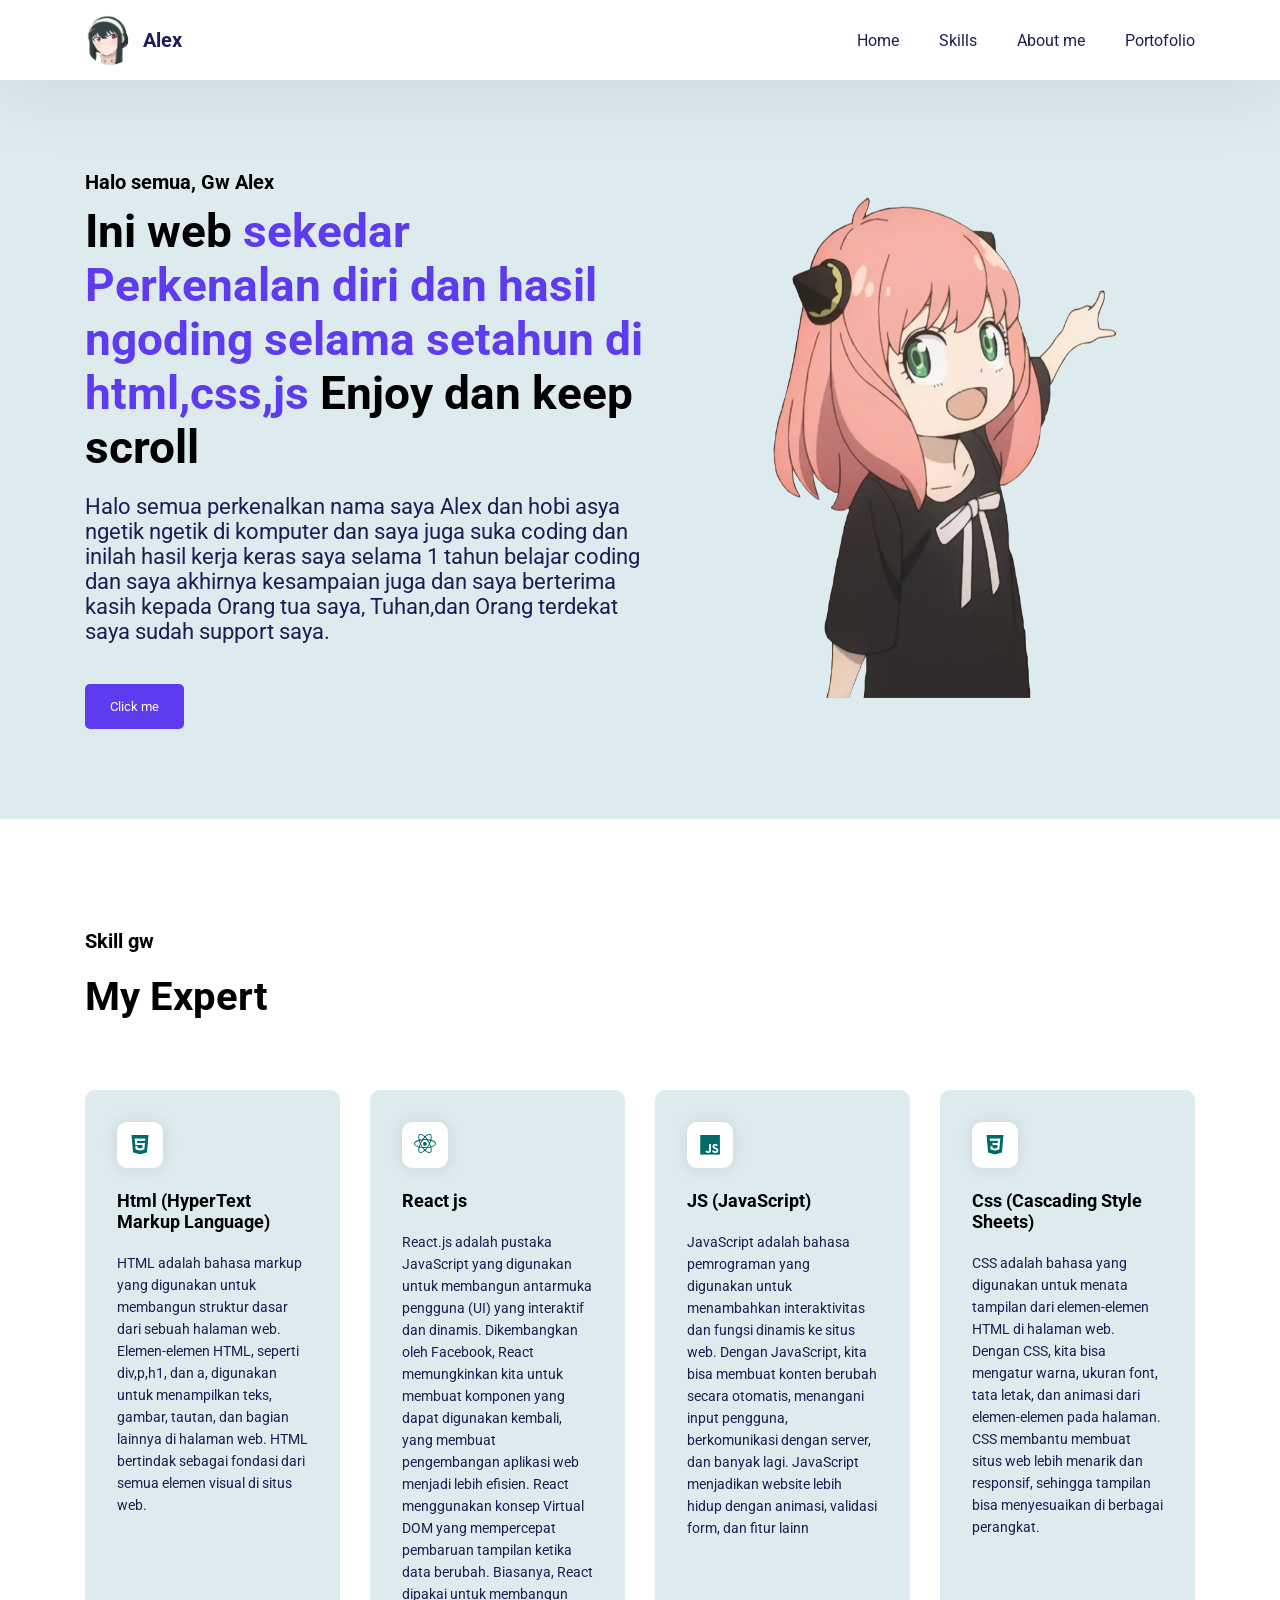
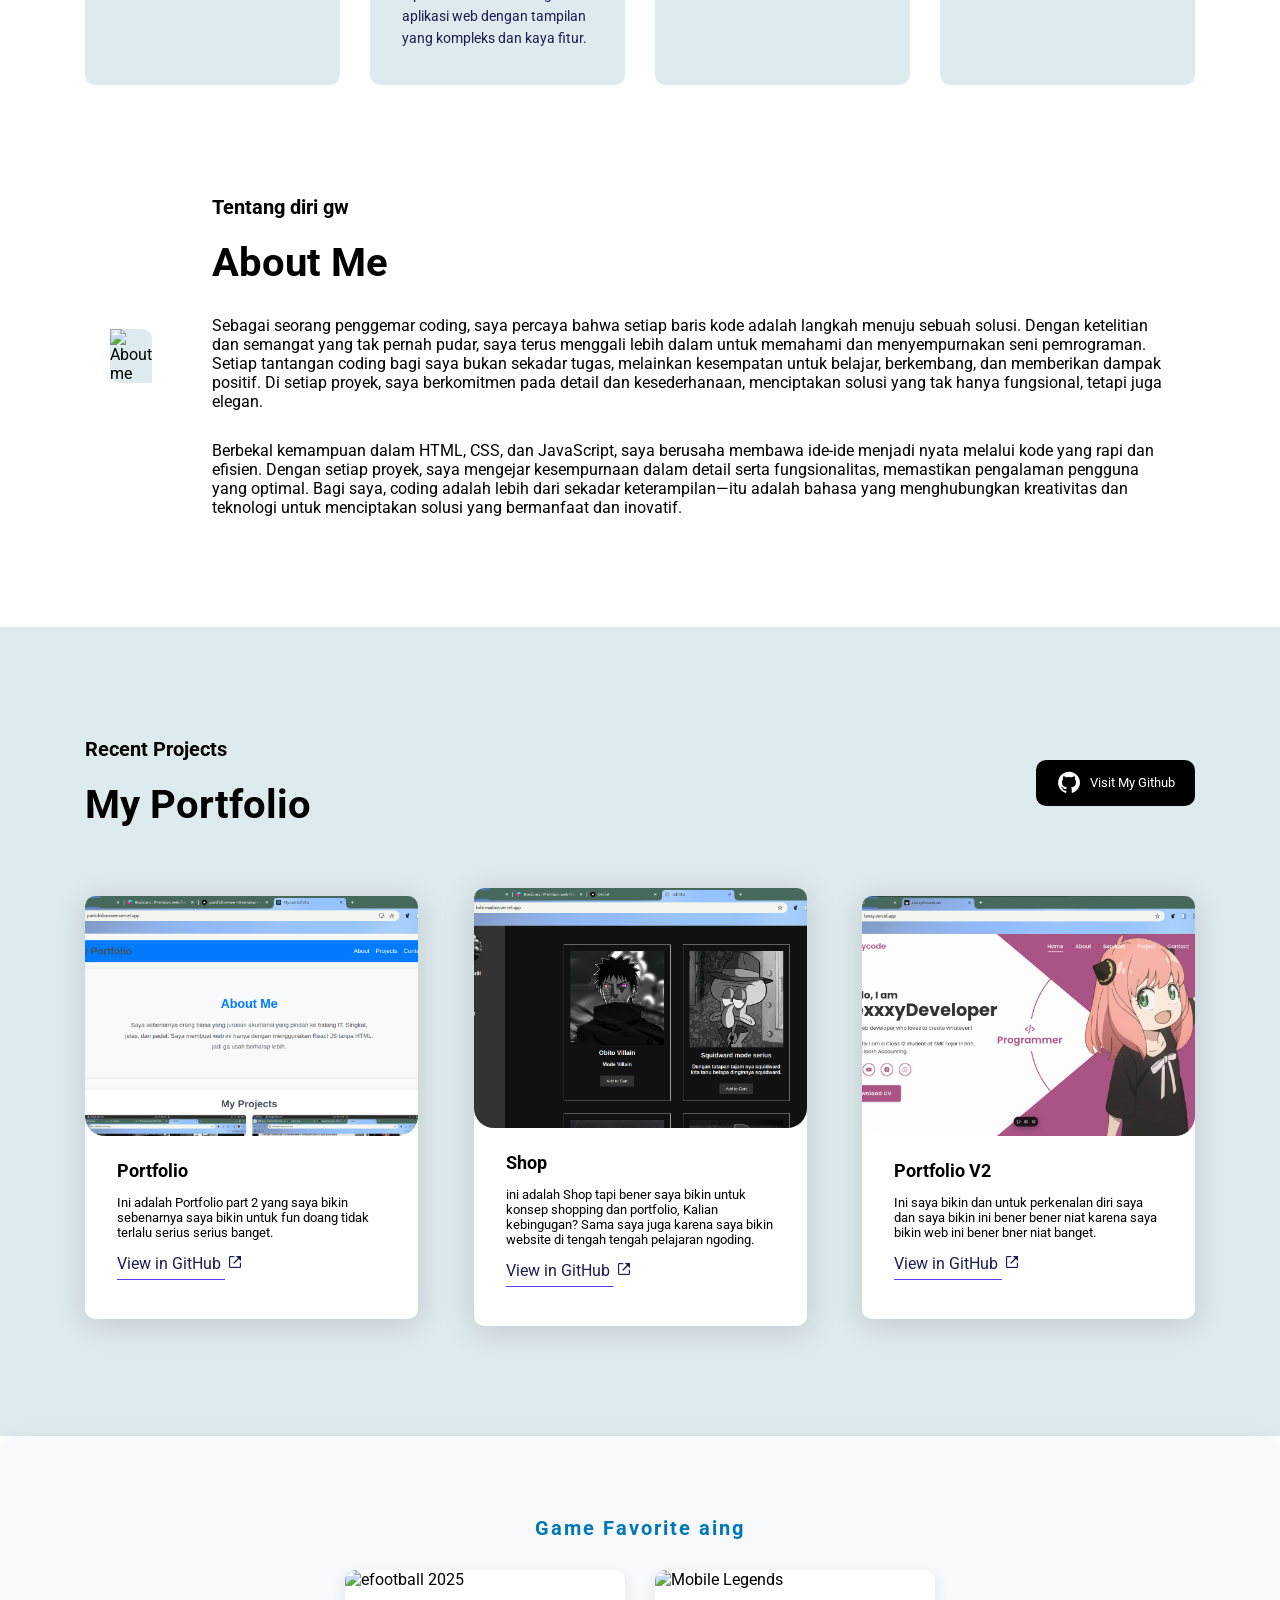
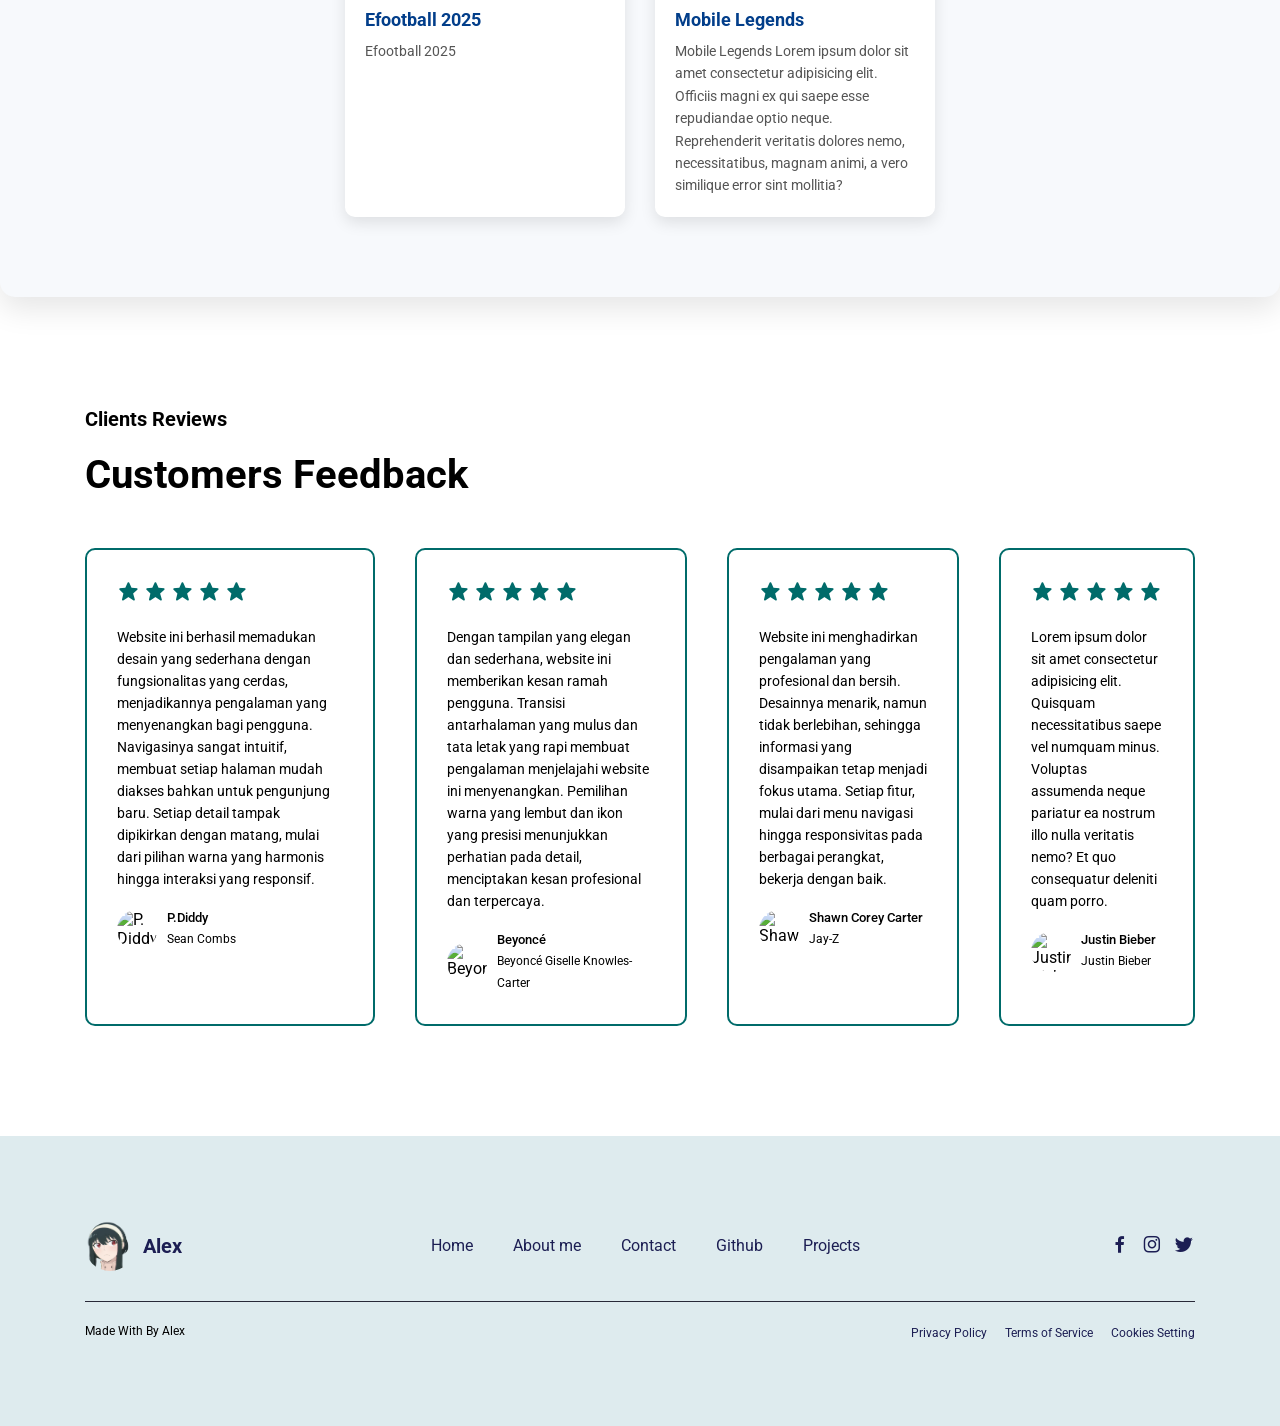
==== commit 51301585: "Add files via upload" ====
--- a/index.html
+++ b/index.html
@@ -2,308 +2,408 @@
 <html lang="en">
   <head>
     <meta charset="UTF-8" />
-    <meta http-equiv="X-UA-Compatible" content="IE=edge" />
     <meta name="viewport" content="width=device-width, initial-scale=1.0" />
-    <title>LexxyDeveloper</title>
-    <!-- ubah icon website  -->
+    <title>AlexPortofolio</title>
+
     <link
       rel="icon"
       href="https://encrypted-tbn0.gstatic.com/images?q=tbn:ANd9GcRreC3pHJbF_9ewKZ-Tt75A-g9Bim2ZulZvVg&s"
       type="image/x-icon"
     />
-
-    <link
-      rel="stylesheet"
-      href="https://cdn.jsdelivr.net/npm/swiper@9/swiper-bundle.min.css"
-    />
+    <link rel="stylesheet" href="style.css" />
     <link
       href="https://unpkg.com/boxicons@2.1.4/css/boxicons.min.css"
       rel="stylesheet"
     />
-    <link rel="stylesheet" href="style.css" />
   </head>
 
   <body>
-    <header class="header">
-      <a href="#" class="logo">Lexxycode</a>
-
-      <nav class="navbar">
-        <a href="#home" class="active">Home</a>
-        <a href="#about">About</a>
-        <a href="#services">Services</a>
-        <a href="#project">Project</a>
-        <a href="#contact">Contact</a>
-      </nav>
-
-      <div class="bx bx-moon" id="darkMode-icon"></div>
-
-      <div class="bx bx-menu" id="menu-icon"></div>
-    </header>
-
-    <section class="home" id="home">
-      <div class="home-content">
-        <h3>Hello, I am</h3>
-        <h1>LexxxyDeveloper</h1>
-        <p>I'm a web developer who loves to create whatever I want</p>
+    <nav>
+      <div class="logo">
+        <img src="assets/about.png" alt="logo" />
+        <a href="https://github.com/Alexyoree" target="_blank">Alex</a>
+      </div>
+      <ul>
+        <li><a href="#main">Home</a></li>
+        <li><a href="#skills">Skills</a></li>
+        <li><a href="#about-me">About me</a></li>
+        <li><a href="#portfolio">Portofolio</a></li>
+      </ul>
+      <button id="menuButton" onclick="openMenu()">
+        <i class="bx bx-menu"></i>
+      </button>
+    </nav>
+
+    <div class="main" id="main">
+      <div class="left">
+        <h5>Halo semua, Gw Alex</h5>
+        <h3>
+          Ini web
+          <span
+            >sekedar Perkenalan diri dan hasil ngoding selama setahun di
+            html,css,js
+          </span>
+          Enjoy dan keep scroll
+        </h3>
         <p>
-          Currently I am a Class 12 student at SMK Fajar Indah, where I learn
-          Accounting.
+          Halo semua perkenalkan nama saya Alex dan hobi asya ngetik ngetik di
+          komputer dan saya juga suka coding dan inilah hasil kerja keras saya
+          selama 1 tahun belajar coding dan saya akhirnya kesampaian juga dan
+          saya berterima kasih kepada Orang tua saya, Tuhan,dan Orang terdekat
+          saya sudah support saya.
         </p>
-
-        <div class="social-media">
-          <a href="https://www.tiktok.com/@kecapfootball" target="_blank"
-            ><i class="bx bxl-tiktok"></i
+        <button onclick="opensMenu()">Click me</button>
+      </div>
+      <div class="right">
+        <img src="assets/anya-forger-pointing.png" alt="Anya Forger pointing" />
+      </div>
+    </div>
+
+    <div class="skills" id="skills">
+      <h5>Skill gw</h5>
+      <h3>My Expert</h3>
+      <div class="skill-items">
+        <div class="item">
+          <div class="icon">
+            <i class="bx bxl-html5"></i>
+          </div>
+          <h4>Html (HyperText Markup Language)</h4>
+          <p>
+            HTML adalah bahasa markup yang digunakan untuk membangun struktur
+            dasar dari sebuah halaman web. Elemen-elemen HTML, seperti div,p,h1,
+            dan a, digunakan untuk menampilkan teks, gambar, tautan, dan bagian
+            lainnya di halaman web. HTML bertindak sebagai fondasi dari semua
+            elemen visual di situs web.
+          </p>
+        </div>
+
+        <div class="item">
+          <div class="icon">
+            <i class="bx bxl-react"></i>
+          </div>
+          <h4>React js</h4>
+          <p>
+            React.js adalah pustaka JavaScript yang digunakan untuk membangun
+            antarmuka pengguna (UI) yang interaktif dan dinamis. Dikembangkan
+            oleh Facebook, React memungkinkan kita untuk membuat komponen yang
+            dapat digunakan kembali, yang membuat pengembangan aplikasi web
+            menjadi lebih efisien. React menggunakan konsep Virtual DOM yang
+            mempercepat pembaruan tampilan ketika data berubah. Biasanya, React
+            dipakai untuk membangun aplikasi web dengan tampilan yang kompleks
+            dan kaya fitur.
+          </p>
+        </div>
+
+        <div class="item">
+          <div class="icon">
+            <i class="bx bxl-javascript"></i>
+          </div>
+          <h4>JS (JavaScript)</h4>
+          <p>
+            JavaScript adalah bahasa pemrograman yang digunakan untuk
+            menambahkan interaktivitas dan fungsi dinamis ke situs web. Dengan
+            JavaScript, kita bisa membuat konten berubah secara otomatis,
+            menangani input pengguna, berkomunikasi dengan server, dan banyak
+            lagi. JavaScript menjadikan website lebih hidup dengan animasi,
+            validasi form, dan fitur lainn
+          </p>
+        </div>
+        <div class="item">
+          <div class="icon">
+            <i class="bx bxl-css3"></i>
+          </div>
+          <h4>Css (Cascading Style Sheets)</h4>
+          <p>
+            CSS adalah bahasa yang digunakan untuk menata tampilan dari
+            elemen-elemen HTML di halaman web. Dengan CSS, kita bisa mengatur
+            warna, ukuran font, tata letak, dan animasi dari elemen-elemen pada
+            halaman. CSS membantu membuat situs web lebih menarik dan responsif,
+            sehingga tampilan bisa menyesuaikan di berbagai perangkat.
+          </p>
+        </div>
+      </div>
+    </div>
+
+    <div class="about" id="about-me">
+      <div class="left">
+        <img
+          src="https://awsimages.detik.net.id/community/media/visual/2022/08/24/cara-nonton-spy-x-family-bukan-dari-anoboy-dan-samehadaku_43.jpeg?w=600&q=90"
+          alt="About me"
+        />
+      </div>
+      <div class="right">
+        <h5>Tentang diri gw</h5>
+        <h3>About Me</h3>
+        <p>
+          Sebagai seorang penggemar coding, saya percaya bahwa setiap baris kode
+          adalah langkah menuju sebuah solusi. Dengan ketelitian dan semangat
+          yang tak pernah pudar, saya terus menggali lebih dalam untuk memahami
+          dan menyempurnakan seni pemrograman. Setiap tantangan coding bagi saya
+          bukan sekadar tugas, melainkan kesempatan untuk belajar, berkembang,
+          dan memberikan dampak positif. Di setiap proyek, saya berkomitmen pada
+          detail dan kesederhanaan, menciptakan solusi yang tak hanya
+          fungsional, tetapi juga elegan.
+        </p>
+        <p>
+          Berbekal kemampuan dalam HTML, CSS, dan JavaScript, saya berusaha
+          membawa ide-ide menjadi nyata melalui kode yang rapi dan efisien.
+          Dengan setiap proyek, saya mengejar kesempurnaan dalam detail serta
+          fungsionalitas, memastikan pengalaman pengguna yang optimal. Bagi
+          saya, coding adalah lebih dari sekadar keterampilan—itu adalah bahasa
+          yang menghubungkan kreativitas dan teknologi untuk menciptakan solusi
+          yang bermanfaat dan inovatif.
+        </p>
+      </div>
+    </div>
+
+    <div class="portfolio" id="portfolio">
+      <div class="header">
+        <div class="info">
+          <h5>Recent Projects</h5>
+          <h3>My Portfolio</h3>
+        </div>
+        <a href="https://github.com/Alexyoree" target="_blank">
+          <button><i class="bx bxl-github"></i> Visit My Github</button>
+        </a>
+      </div>
+
+      <div class="portfo-items">
+        <div class="item">
+          <img
+            src="assets/Screenshot from 2024-06-24 23-54-02.png"
+            alt="Portfolio part 2"
+          />
+          <div class="info">
+            <h4>Portfolio</h4>
+            <p>
+              Ini adalah Portfolio part 2 yang saya bikin sebenarnya saya bikin
+              untuk fun doang tidak terlalu serius serius banget.
+            </p>
+            <a href="https://github.com/Alexyoree/lexxyor" target="_blank"
+              >View in GitHub <i class="bx bx-link-external"></i
+            ></a>
+          </div>
+        </div>
+        <div class="item">
+          <img
+            src="assets/Screenshot from 2024-06-24 23-54-44.png"
+            alt="Shop project"
+          />
+          <div class="info">
+            <h4>Shop</h4>
+            <p>
+              ini adalah Shop tapi bener saya bikin untuk konsep shopping dan
+              portfolio, Kalian kebingugan? Sama saya juga karena saya bikin
+              website di tengah tengah pelajaran ngoding.
+            </p>
+            <a href="https://github.com/Alexyoree/toobitoo" target="_blank"
+              >View in GitHub <i class="bx bx-link-external"></i
+            ></a>
+          </div>
+        </div>
+        <div class="item">
+          <img src="assets/project3.png" alt="Portfolio V2" />
+          <div class="info">
+            <h4>Portfolio V2</h4>
+            <p>
+              Ini saya bikin dan untuk perkenalan diri saya dan saya bikin ini
+              bener bener niat karena saya bikin web ini bener bner niat banget.
+            </p>
+            <a href="https://github.com/Alexyoree/Portfolio2" target="_blank"
+              >View in GitHub <i class="bx bx-link-external"></i
+            ></a>
+          </div>
+        </div>
+      </div>
+    </div>
+
+    <div class="GameFavorite" id="GameFavorite">
+      <div class="header-favorite">
+        <div class="info-Favorite">
+          <h5>Game Favorite aing</h5>
+        </div>
+      </div>
+
+      <div class="game-items">
+        <div class="gameitem">
+          <img
+            src="https://static.promediateknologi.id/crop/0x0:0x0/0x0/webp/photo/p3/70/2024/10/10/FIFA-Jadikan-eFootball-Sebagai-Game-FIFAe-World-Cup-2024-1215091678.jpg"
+            alt="efootball 2025"
+          />
+          <div class="infogame">
+            <h4>Efootball 2025</h4>
+            <p>Efootball 2025</p>
+          </div>
+        </div>
+        <div class="gameitem">
+          <img
+            src="https://mmc.tirto.id/image/otf/640x0/2018/03/23/ilustrasi-mobile-legends--istimewa_ratio-16x9.jpg"
+            alt="Mobile Legends"
+          />
+          <div class="infogame">
+            <h4>Mobile Legends</h4>
+            <p>
+              Mobile Legends Lorem ipsum dolor sit amet consectetur adipisicing
+              elit. Officiis magni ex qui saepe esse repudiandae optio neque.
+              Reprehenderit veritatis dolores nemo, necessitatibus, magnam
+              animi, a vero similique error sint mollitia?
+            </p>
+          </div>
+        </div>
+      </div>
+    </div>
+
+    <div class="feedback" id="feedback">
+      <h5>Clients Reviews</h5>
+      <h3>Customers Feedback</h3>
+      <div class="customers">
+        <div class="item">
+          <div class="rating">
+            <i class="bx bxs-star"></i>
+            <i class="bx bxs-star"></i>
+            <i class="bx bxs-star"></i>
+            <i class="bx bxs-star"></i>
+            <i class="bx bxs-star"></i>
+          </div>
+          <p>
+            Website ini berhasil memadukan desain yang sederhana dengan
+            fungsionalitas yang cerdas, menjadikannya pengalaman yang
+            menyenangkan bagi pengguna. Navigasinya sangat intuitif, membuat
+            setiap halaman mudah diakses bahkan untuk pengunjung baru. Setiap
+            detail tampak dipikirkan dengan matang, mulai dari pilihan warna
+            yang harmonis hingga interaksi yang responsif.
+          </p>
+          <div class="user">
+            <img
+              src="https://awsimages.detik.net.id/community/media/visual/2018/01/15/7c05a0a8-eae6-4c4c-9585-61848c4361f4_43.jpeg?w=700&q=90"
+              alt="P. Diddy"
+            />
+            <div class="info">
+              <h5>P.Diddy</h5>
+              <p>Sean Combs</p>
+            </div>
+          </div>
+        </div>
+        <div class="item">
+          <div class="rating">
+            <i class="bx bxs-star"></i>
+            <i class="bx bxs-star"></i>
+            <i class="bx bxs-star"></i>
+            <i class="bx bxs-star"></i>
+            <i class="bx bxs-star"></i>
+          </div>
+          <p>
+            Dengan tampilan yang elegan dan sederhana, website ini memberikan
+            kesan ramah pengguna. Transisi antarhalaman yang mulus dan tata
+            letak yang rapi membuat pengalaman menjelajahi website ini
+            menyenangkan. Pemilihan warna yang lembut dan ikon yang presisi
+            menunjukkan perhatian pada detail, menciptakan kesan profesional dan
+            terpercaya.
+          </p>
+          <div class="user">
+            <img
+              src="https://encrypted-tbn0.gstatic.com/images?q=tbn:ANd9GcQutri3PkKM6m0Kot7Ocu9SPn4QDc9maRdnJg&s"
+              alt="Beyoncé"
+            />
+            <div class="info">
+              <h5>Beyoncé</h5>
+              <p>Beyoncé Giselle Knowles-Carter</p>
+            </div>
+          </div>
+        </div>
+        <div class="item">
+          <div class="rating">
+            <i class="bx bxs-star"></i>
+            <i class="bx bxs-star"></i>
+            <i class="bx bxs-star"></i>
+            <i class="bx bxs-star"></i>
+            <i class="bx bxs-star"></i>
+          </div>
+          <p>
+            Website ini menghadirkan pengalaman yang profesional dan bersih.
+            Desainnya menarik, namun tidak berlebihan, sehingga informasi yang
+            disampaikan tetap menjadi fokus utama. Setiap fitur, mulai dari menu
+            navigasi hingga responsivitas pada berbagai perangkat, bekerja
+            dengan baik.
+          </p>
+          <div class="user">
+            <img
+              src="https://ca-times.brightspotcdn.com/dims4/default/f6cfdae/2147483647/strip/true/crop/2500x1661+0+0/resize/1200x797!/quality/75/?url=https%3A%2F%2Fcalifornia-times-brightspot.s3.amazonaws.com%2Fb2%2F98%2F8f479a374ef7b96b7fd4abd67f1a%2Fjay-z-fragrance-lawsuit-42912.jpg"
+              alt="Shawn Corey Carter"
+            />
+            <div class="info">
+              <h5>Shawn Corey Carter</h5>
+              <p>Jay-Z</p>
+            </div>
+          </div>
+        </div>
+        <div class="item">
+          <div class="rating">
+            <i class="bx bxs-star"></i>
+            <i class="bx bxs-star"></i>
+            <i class="bx bxs-star"></i>
+            <i class="bx bxs-star"></i>
+            <i class="bx bxs-star"></i>
+          </div>
+          <p>
+            Lorem ipsum dolor sit amet consectetur adipisicing elit. Quisquam necessitatibus saepe vel numquam minus. Voluptas assumenda neque pariatur ea nostrum illo nulla veritatis nemo? Et quo consequatur deleniti quam porro. 
+          </p>
+          <div class="user">
+            <img
+              src="https://encrypted-tbn0.gstatic.com/images?q=tbn:ANd9GcSW8JE2nsKunFwL5By6ZPDApWn9v9JfSyPXEQ&s"
+              alt="Justin Bieber"
+            />
+            <div class="info">
+              <h5>Justin Bieber</h5>
+              <p>Justin Bieber</p>
+            </div>
+          </div>
+        </div>
+      </div>
+    </div>
+
+    <footer id="footer">
+      <div class="top">
+        <div class="logo">
+          <img src="assets/about.png" alt="Logo" />
+          <a href="https://github.com/Alexyoree" target="_blank">Alex</a>
+        </div>
+        <ul>
+          <li><a href="#">Home</a></li>
+          <li><a href="#about-me">About me</a></li>
+          <li><a href="#footer">Contact</a></li>
+          <li>
+            <a href="https://github.com/Alexyoree" target="_blank">Github</a>
+          </li>
+          <li><a href="#portfolio">Projects</a></li>
+        </ul>
+        <div class="social-links">
+          <a
+            href="https://www.facebook.com/profile.php?id=100089335687137"
+            target="_blank"
+            ><i class="bx bxl-facebook"></i
           ></a>
-          <a href="https://youtube.com/" target="_blank"
-            ><i class="bx bxl-youtube"></i
+          <a href="https://www.instagram.com/lex_1_998/" target="_blank"
+            ><i class="bx bxl-instagram"></i
           ></a>
-          <a href="https://www.instagram.com/lexxyyyy71/  " target="_blank"
-            ><i class="bx bxl-instagram-alt"></i
+          <a href="https://x.com/?lang=id&mx=2" target="_blank"
+            ><i class="bx bxl-twitter"></i
           ></a>
-          <a href="https://wa.me/6282125887064" target="_blank"
-            ><i class="bx bxl-whatsapp"></i
-          ></a>
-        </div>
-
-        <a href="#" class="btn">Download CV</a>
-      </div>
-
-      <div class="profession-container">
-        <div class="profession-box">
-          <div class="profession" style="--i: 0">
-            <i class="bx bx-code-alt"></i>
-            <h3>Web Developer</h3>
-          </div>
-          <div class="profession" style="--i: 1">
-            <i class="bx bx-code-alt"></i>
-            <h3>Programmer</h3>
-          </div>
-          <div class="profession" style="--i: 2">
-            <i class="bx bx-code-alt"></i>
-            <h3>Web Designer</h3>
-          </div>
-          <div class="profession" style="--i: 3">
-            <i class="bx bx-code-alt"></i>
-            <h3>Accounting</h3>
-          </div>
-
-          <div class="circle"></div>
-        </div>
-
-        <div class="overlay"></div>
-      </div>
-
-      <div class="home-img">
-        <img src="images/anya-forger-pointing.png" alt="" />
-      </div>
-    </section>
-
-    <section class="about" id="about">
-      <div class="about-img">
-        <img src="images/about.png" alt="" />
-      </div>
-
-      <div class="about-content">
-        <h2 class="heading">About <span>Me</span></h2>
-        <h3>
-          Hello, welcome to my Portfolio website! I'm Alex, a passionate web
-          developer who loves learning new technologies and solve problems with
-          code!
-        </h3>
-
-        <p>
-          And I am also the Co founder Sobat Coding, we inspire through
-          inclusive coding learning and collaborative projects. Come join us for
-          self-development and joint innovation!
-        </p>
-        <a
-          href="https://chat.whatsapp.com/FoFBESm5TP0DFQMZB08unx"
-          class="btn"
-          target="_blank"
-          >JOIN NOW</a
-        >
-      </div>
-    </section>
-
-    <section class="services" id="services">
-      <h2 class="heading">My <span>Services</span></h2>
-
-      <div class="services-container">
-        <div class="services-box">
-          <i class="bx bx-code-alt"></i>
-          <h3>Web Development</h3>
-          <p>
-            I am an experienced web developer with a focus on creating creative
-            and effective solutions.
-          </p>
-          <a href="#" class="btn">Read More</a>
-        </div>
-        <div class="services-box">
-          <i class="bx bxs-paint"></i>
-          <h3>Graphic Design</h3>
-          <p>
-            I am a creative and dedicated graphic designer with a focus on
-            conveying strong visual messages. With a background in a variety of
-            projects, I have developed a portfolio that reflects my expertise in
-            designing compelling brand identities and stunning marketing
-            materials.
-          </p>
-          <a href="#" class="btn">Read More</a>
-        </div>
-        <div class="services-box">
-          <i class="bx bx-bar-chart-alt"></i>
-          <h3>Digital Marketing</h3>
-          <p>
-            I am a passionate digital marketing enthusiast, currently deepening
-            my understanding in this dynamic world. With a commitment to
-            continuous learning, I have taken steps to dive into various aspects
-            of digital marketing and integrate new knowledge into my strategy.
-          </p>
-          <a href="#" class="btn">Read More</a>
-        </div>
-      </div>
-    </section>
-
-    <section class="project" id="project">
-      <h2 class="heading">Latest <span>Project</span></h2>
-
-      <div class="project-container">
-        <div class="project-box">
-          <img src="images/Screenshot from 2024-11-23 12-10-05.png" alt="" />
-
-          <div class="project-layer">
-            <h4>YNTKTS Films</h4>
-            <p>
-              Projects films that captivate with action, mystery, and
-              unforgettable stories like Exhuma, Spiderman: No Way Home, and The
-              Glory.
-            </p>
-            <a href="https://filmtest.vercel.app/"
-              ><i class="bx bx-link-external"></i
-            ></a>
-          </div>
-        </div>
-        <div class="project-box">
-          <img src="images/Screenshot from 2024-11-23 12-15-20.png" alt="" />
-
-          <div class="project-layer">
-            <h4>Portofolio me</h4>
-            <p>
-              Showcasing creative and impactful projects, blending design,
-              development, and storytelling to inspire and engage.
-            </p>
-            <a href="https://lexblogg.vercel.app/"
-              ><i class="bx bx-link-external"></i
-            ></a>
-          </div>
-        </div>
-        <div class="project-box">
-          <img src="images/Screenshot from 2024-11-23 12-35-23.png" alt="" />
-          <div class="project-layer">
-            <h4>About Cryptocurrency</h4>
-            <p>This project is designed to About Cryptocurrency</p>
-            <a href="https://crypto-curency.vercel.app/"
-              ><i class="bx bx-link-external"></i
-            ></a>
-          </div>
-        </div>
-      </div>
-    </section>
-
-    <div class="testimonial-container">
-      <h2 class="heading">Valuable <span>Testimonial</span></h2>
-
-      <div class="testimonial-wrapper">
-        <div class="testimonial-box mySwiper">
-          <div class="testimonial-content swiper-wrapper">
-            <div class="testimonial-slide swiper-slide">
-              <img src="images/anime1.jpg" alt="" />
-              <h3>Calvin</h3>
-              <p>
-                "This web portfolio is very responsive across devices. I found
-                it easy to explore projects and information with a clean layout,
-                both on my laptop and mobile. A smart choice for showcasing
-                creativity."
-              </p>
-            </div>
-            <div class="testimonial-slide swiper-slide">
-              <img src="images/anime2.jpg" alt="" />
-              <h3>Andreas</h3>
-              <p>
-                "I'm impressed with the responsiveness of this portfolio. The
-                dynamic and flexible design makes for a really enjoyable user
-                experience, even when accessed from a tablet. Cool!"
-              </p>
-            </div>
-            <div class="testimonial-slide swiper-slide">
-              <img src="images/anime3.jpg" alt="" />
-              <h3>Vero</h3>
-              <p>
-                "It was important to me to be able to access the portfolio
-                easily, and I was very pleased with the level of responsiveness.
-                The elegant design and well-organized content make it a great
-                reference."
-              </p>
-            </div>
-            <div class="testimonial-slide swiper-slide">
-              <img
-                src="https://ogre.natalie.mu/media/pp/static/music/sakamotodays03/p_vaundy.jpg?impolicy=pp_image"
-                alt=""
-              />
-              <h3>Well</h3>
-              <p>
-                Lorem ipsum dolor sit amet consectetur adipisicing elit.
-                Sapiente repellendus assumenda blanditiis facere ipsa illum
-                magnam veniam libero dolore iusto in, atque excepturi id
-                placeat. Inventore explicabo mollitia dolore repellat.
-              </p>
-            </div>
-          </div>
-
-          <div class="swiper-button-next"></div>
-          <div class="swiper-button-prev"></div>
-          <div class="swiper-pagination"></div>
-        </div>
-      </div>
-    </div>
-
-    <section class="contact" id="contact">
-      <h2 class="heading">Contact <span>Me!</span></h2>
-
-      <form action="#">
-        <div class="input-box">
-          <input type="text" placeholder="Full Name" />
-          <input type="email" placeholder="Email Address" />
-        </div>
-        <div class="input-box">
-          <input type="number" placeholder="Mobile Number" />
-          <input type="text" placeholder="Email Subject" />
-        </div>
-        <textarea
-          name=""
-          id=""
-          cols="30"
-          rows="10"
-          placeholder="Your Message"
-        ></textarea>
-        <input type="submit" value="Send Message" class="btn" />
-      </form>
-    </section>
-
-    <footer class="footer">
-      <div class="footer-text">
-        <p>Made by &copy; LexxxyDeveloper | All Rights Reserved.</p>
-      </div>
-
-      <div class="footer-iconTop">
-        <a href="#home"><i class="bx bx-up-arrow-alt"></i></a>
+        </div>
+      </div>
+      
+      <div class="separator"></div>
+      <div class="bottom">
+        <p>Made With By Alex</p>
+        <div class="links">
+          <a href="#">Privacy Policy</a>
+          <a href="#">Terms of Service</a>
+          <a href="#">Cookies Setting</a>
+        </div>
       </div>
     </footer>
 
-    <script src="https://unpkg.com/scrollreveal"></script>
-
-    <script src="https://cdn.jsdelivr.net/npm/swiper@9/swiper-bundle.min.js"></script>
-
+    <audio id="background-audio" src="assets/music.mp3" loop muted></audio>
     <script src="script.js"></script>
   </body>
 </html>
--- a/style.css
+++ b/style.css
@@ -1,960 +1,785 @@
-@import url("https://fonts.googleapis.com/css2?family=Poppins:wght@300;400;500;600;700;800;900&display=swap");
+@import url("https://fonts.googleapis.com/css2?family=Roboto:wght@300;400;500;700&display=swap");
+
+html {
+  scroll-behavior: smooth;
+}
 
 * {
   margin: 0;
   padding: 0;
   box-sizing: border-box;
+  font-family: "Roboto", sans-serif;
+}
+
+a {
   text-decoration: none;
+  color: #1c1e53;
+  transition: color 0.3s ease;
+}
+
+a:hover {
+  color: #5e3bee !important;
+}
+
+h5 {
+  font-size: 20px;
+}
+
+li {
+  list-style: none;
+}
+
+nav {
+  z-index: 2;
+  background-color: #fff;
+  position: sticky;
+  top: 0;
+  padding: 0 85px;
+  display: flex;
+  align-items: center;
+  justify-content: space-between;
+  height: 80px;
+  box-shadow: 0 5px 80px rgba(0, 0, 0, 0.1);
+}
+
+nav .logo,
+footer .logo {
+  display: flex;
+  align-items: center;
+}
+
+nav .logo a,
+footer .logo a {
+  margin-left: 8px;
+  font-weight: bold;
+  font-size: 20px;
+}
+
+nav .logo img,
+footer .logo img {
+  border-radius: 30px;
+  width: 50px;
+  height: 50px;
+}
+
+nav ul,
+footer .top ul {
+  display: flex;
+  gap: 40px;
+}
+
+nav button {
+  color: #1c1e53;
+  background-color: transparent;
+  padding: 12px 16px;
+  border-radius: 5px;
+  border: 1px solid #1c1e53;
+  cursor: pointer;
+  transition: all 0.3s ease;
+}
+
+nav button:hover {
+  background-color: #5e3bee;
+  border-color: #5e3bee;
+  color: #fff;
+}
+
+nav button#menuButton {
+  display: none;
+  align-items: center;
+  justify-content: center;
+  font-size: 24px;
+  padding: 7px;
+}
+
+.main {
+  background-color: #deebee;
+  padding: 90px 85px;
+  display: flex;
+  align-items: center;
+  justify-content: space-between;
+  gap: 40px;
+  opacity: 0; /* Start hidden */
+  animation: fadeIn 2s forwards;
+}
+
+.left h5,
+.left h3,
+.left p,
+.left button {
+  opacity: 0; /* Start hidden */
+  transform: translateY(20px); /* Start slightly shifted down */
+  animation: slideUp 0.6s forwards; /* Slide up animation */
+}
+
+.left h5 {
+  animation-delay: 0.5s;
+}
+
+.left h3 {
+  animation-delay: 1s;
+}
+
+.left p {
+  animation-delay: 1.5s;
+}
+
+.left button {
+  animation-delay: 2s;
+}
+
+.main .left {
+  display: flex;
+  flex-direction: column;
+  align-items: start;
+}
+
+.main .left h3 {
+  margin-top: 10px;
+  font-weight: bold;
+  font-size: 46px;
+}
+
+.main .left h3 span {
+  color: #5e3bee;
+}
+
+.main .left p {
+  color: #1c1e53;
+  font-size: 22px;
+  margin-top: 20px;
+}
+
+.main .left button {
+  margin-top: 40px;
+  color: #fff;
+  cursor: pointer;
+  background-color: #5e3bee;
+  padding: 14px 24px;
+  border: 1px solid transparent;
+  border-radius: 5px;
+}
+
+.main .right img {
+  width: 500px;
+  opacity: 0; /* Start hidden */
+  animation: fadeInImage 2s forwards; /* Fade-in animation for the image */
+  animation-delay: 2s; /* Delay the image animation */
+}
+
+@keyframes fadeIn {
+  to {
+    opacity: 1;
+  }
+}
+
+@keyframes slideUp {
+  to {
+    opacity: 1;
+    transform: translateY(0);
+  }
+}
+
+@keyframes fadeInImage {
+  to {
+    opacity: 1;
+  }
+}
+
+.skills {
+  padding: 110px 85px 0;
+}
+
+.skills h3,
+.about .right h3,
+.portfolio .header h3,
+.feedback h3 {
+  font-size: 40px;
+  margin-top: 20px;
+}
+
+.skills .skill-items {
+  display: flex;
+  margin-top: 70px;
+  gap: 30px;
+  opacity: 0; /* Start hidden */
+  transform: translateY(20px); /* Start slightly shifted down */
+  transition: opacity 0.6s ease-out, transform 0.6s ease-out;
+}
+
+.skills .skill-items.show {
+  opacity: 1; /* Fade in */
+  transform: translateY(0); /* Move to original position */
+}
+
+.skills .skill-items .item {
+  background-color: #deebee;
+  width: 25%;
+  border-radius: 10px;
+  padding: 32px;
+  border-bottom: 4px solid transparent;
+  cursor: pointer;
+  transition: all 0.3s ease;
+}
+
+.skills .skill-items .item:hover {
+  border-color: #5e3bee;
+}
+
+.skills .skill-items .item .icon {
+  display: flex;
+  align-items: center;
+  justify-content: center;
+  background-color: #fff;
+  width: 46px;
+  height: 46px;
+  border-radius: 10px;
+  margin-bottom: 22px;
+  box-shadow: 0 0 16px rgba(0, 0, 0, 0.1);
+}
+
+.skills .skill-items .item .icon i {
+  font-size: 26px;
+  color: #006b6a;
+}
+
+.skills .skill-items .item h4,
+.portfolio .portfo-items .item .info h4 {
+  font-size: 18px;
+}
+
+.skills .skill-items .item p {
+  margin-top: 20px;
+  font-size: 14px;
+  line-height: 22px;
+  color: #1c1e53;
+}
+
+.about {
+  padding: 110px;
+  display: flex;
+  align-items: center;
+  gap: 60px;
+}
+
+.about .left {
+  background-color: #deebee;
+  border-radius: 10px 10px 0 ;
+}
+
+.about .left img {
+  width: 540px;
+}
+
+.about .right p {
+  font-size: 16px;
+  margin-top: 30px;
+}
+
+.portfolio {
+  background-color: #deebee;
+  padding: 110px 85px;
+}
+
+.portfolio .header {
+  display: flex;
+  align-items: center;
+  justify-content: space-between;
+  margin-bottom: 60px;
+}
+
+.portfolio .header button {
+  background-color: black;
+  padding: 10px 20px;
+  color: #fff;
+  display: flex;
+  align-items: center;
+  cursor: pointer;
+  gap: 8px;
   border: none;
-  outline: none;
-  scroll-behavior: smooth;
-  font-family: "Poppins", sans-serif;
-}
-
-:root {
-  --bg-color: #fdfdfd;
-  --text-color: #333;
-  --main-color: #aa5486;
-  --white-color: #fdfdfd;
-  --shadow-color: rgba(0, 0, 0, 0.2);
-}
-
-*::selection {
-  background: var(--main-color);
-  color: var(--bg-color);
-}
-
-.dark-mode {
-  --bg-color: #0b061f;
-  --text-color: #fdfdfd;
-  --shadow-color: rgba(0, 0, 0, 0.7);
-}
-
-html {
-  font-size: 62.5%;
-  overflow-x: hidden;
-}
-
-body {
-  background: var(--bg-color);
-  color: var(--text-color);
-}
-
-.header {
-  position: fixed;
-  top: 0;
-  left: 0;
+  border-radius: 10px;
+}
+
+.portfolio .header button i {
+  font-size: 26px;
+}
+
+.portfolio .portfo-items {
+  display: flex;
+  align-items: center;
+  justify-content: space-between;
+}
+
+.portfolio .portfo-items .item {
+  width: 30%;
+  background-color: #fff;
+  border-radius: 10px;
+  border-bottom: 4px solid transparent;
+  cursor: pointer;
+  box-shadow: 0 5px 32px rgba(0, 0, 0, 0.15);
+  transition: all 0.3s ease;
+}
+
+.portfolio .portfo-items .item:hover {
+  border-color: #5e3bee;
+}
+
+.portfolio .portfo-items .item img {
   width: 100%;
-  padding: 2rem 7%;
-  background: transparent;
-  display: flex;
-  align-items: center;
-  z-index: 100;
-  transition: 0.5s;
-}
-
-.header.sticky {
-  background: var(--bg-color);
-  box-shadow: 0 0.1rem 1rem var(--shadow-color);
-  background: transparent;
-}
-
-.logo {
-  font-size: 2.5rem;
-  color: var(--main-color);
-  font-weight: 600;
-  margin-right: auto;
-}
-
-.navbar a {
+  height: 240px;
+  object-fit: cover;
+  object-position: top;
+  border-radius: 10px 10px 20px 20px;
+}
+
+.portfolio .portfo-items .item .info {
+  display: flex;
+  flex-direction: column;
+  gap: 14px;
+  padding: 20px 32px 42px;
+}
+
+.portfolio .portfo-items .item .info p {
+  font-size: 13px;
+}
+
+.portfolio .portfo-items .item .info a {
+  text-decoration: underline;
+  text-underline-offset: 10px;
+  text-decoration-color: #5e3bee;
+}
+
+.portfolio .portfo-items .item .info a i {
+  margin-left: 2px;
+  font-size: 16px;
+}
+
+
+.GameFavorite {
+  padding: 80px 60px;
+  background: #f7f9fc;
+  border-radius: 15px;
+  box-shadow: 0 12px 30px rgba(0, 0, 0, 0.1);
+}
+
+.header-favorite {
+  text-align: center;
+  margin-bottom: 30px;
+}
+
+.header-favorite .info-Favorite h5 {
+  font-size: 20px;
+  color: #0077b6;
+  font-weight: bold;
+  letter-spacing: 2px;
+}
+
+.game-items {
+  display: flex;
+  gap: 30px;
+  justify-content: center;
+  flex-wrap: wrap;
+}
+
+.gameitem {
+  width: 280px;
+  background-color: #ffffff;
+  border-radius: 10px;
+  overflow: hidden;
+  box-shadow: 0 6px 15px rgba(0, 0, 0, 0.1);
+  transform: scale(1);
+  transition: transform 0.3s ease-in-out;
   position: relative;
-  font-size: 1.7rem;
-  color: var(--white-color);
-  font-weight: 500;
-  margin-right: 3.5rem;
-}
-
-.header.sticky .navbar a {
-  color: var(--text-color);
-}
-
-.header.sticky .navbar a.active {
-  color: var(--main-color);
-}
-
-.navbar a.active::before {
-  content: "";
-  position: absolute;
-  left: 0;
-  bottom: -6px;
+}
+
+.gameitem:hover {
+  transform: scale(1.05);
+}
+
+.gameitem img {
   width: 100%;
-  height: 0.2rem;
-  background: var(--white-color);
-}
-
-.header.sticky .navbar a::before {
-  background: var(--main-color);
-  opacity: 0.7;
-}
-
-#darkMode-icon {
-  font-size: 2.4rem;
-  color: var(--white-color);
+  height: 160px;
+  object-fit: cover;
+}
+
+.infogame {
+  padding: 20px;
+}
+
+.infogame h4 {
+  font-size: 18px;
+  font-weight: bold;
+  color: #023e8a;
+  margin-bottom: 10px;
+}
+
+.infogame p {
+  font-size: 14px;
+  color: #555;
+  line-height: 1.6;
+  margin-bottom: 0;
+}
+
+/* Media Query for Responsiveness */
+@media (max-width: 768px) {
+  .GameFavorite {
+    padding: 50px 20px;
+  }
+
+  .game-items {
+    flex-direction: column;
+    align-items: center;
+  }
+
+  .gameitem {
+    width: 90%;
+    margin-bottom: 20px;
+  }
+
+  .infogame h4 {
+    font-size: 16px;
+  }
+
+  .infogame p {
+    font-size: 13px;
+  }
+}
+
+.feedback {
+  padding: 110px 85px;
+}
+
+.feedback .customers {
+  margin-top: 50px;
+  display: flex;
+  gap: 40px;
+}
+
+.feedback .customers .item {
+  display: flex;
+  flex-direction: column;
+  gap: 20px;
+  border: 2px solid #006b6a;
+  border-radius: 10px;
+  padding: 30px;
   cursor: pointer;
-}
-
-.header.sticky #darkMode-icon {
-  color: var(--text-color);
-  opacity: 0.9;
-}
-
-#menu-icon {
-  font-size: 3.6rem;
-  color: var(--text-color);
-  display: none;
-}
-
-section {
-  min-height: 100vh;
-  padding: 10rem 7% 2rem;
-}
-
-.home {
-  display: flex;
-  align-items: center;
-}
-
-.home .home-content {
-  max-width: 44rem;
-}
-
-.home-content h3 {
-  font-size: 3.2rem;
-  font-weight: 700;
-  line-height: 0.3;
-}
-
-.home-content h1 {
-  font-size: 5.6rem;
-  font-weight: 700;
-  margin-bottom: 0.3rem;
-}
-
-.home-content p {
-  font-size: 1.6rem;
-}
-
-.home-content .social-media a {
-  display: inline-flex;
-  justify-content: center;
-  align-items: center;
-  width: 4rem;
-  height: 4rem;
-  background: transparent;
-  border: 0.2rem solid var(--main-color);
-  border-radius: 50%;
-  box-shadow: 0 0.2rem 0.5rem var(--shadow-color);
-  font-size: 2rem;
-  color: var(--main-color);
-  margin: 2.5rem 1.5rem 3rem 0;
-  transition: 2.5s ease;
-}
-
-.home-content .social-media a:hover {
-  background: var(--main-color);
-  color: var(--white-color);
-}
-
-.btn {
-  display: inline-block;
-  padding: 1.2rem 2.8rem;
-  background: var(--main-color);
-  border-radius: 0.6rem;
-  box-shadow: 0 0.2rem 0.5rem var(--shadow-color);
-  font-size: 1.6rem;
-  color: var(--white-color);
-  letter-spacing: 0.1rem;
-  font-weight: 600;
-  border: 0.2rem solid transparent;
-  transition: 0.5s ease;
-}
-
-.btn:hover {
-  background: transparent;
-  color: var(--main-color);
-  border-color: var(--main-color);
-}
-
-.home .profession-container {
-  position: absolute;
-  top: 50%;
-  right: 0;
-  transform: translateY(-50%);
-  width: 100vw;
-  height: 100vh;
-  overflow: hidden;
-  pointer-events: none;
-}
-
-.home .profession-container .profession-box {
-  position: absolute;
-  top: 0;
-  right: 0;
-  width: 768px;
-  height: 100vh;
-  display: flex;
-  justify-content: center;
-  align-items: center;
-  animation: professionRotate 10s ease-out infinite;
-}
-
-@keyframes professionRotate {
-  0%,
-  20% {
-    transform: rotate(0deg);
-  }
-
-  25%,
-  45% {
-    transform: rotate(-90deg);
-  }
-
-  50%,
-  70% {
-    transform: rotate(-180deg);
-  }
-
-  75%,
-  95% {
-    transform: rotate(-270deg);
-  }
-
-  100% {
-    transform: rotate(-360deg);
-  }
-}
-
-.home .profession-box .profession {
-  position: absolute;
-  left: 0;
-  display: flex;
-  align-items: center;
-  flex-direction: column;
-  color: var(--main-color);
-  transform: rotate(calc(360deg / 4 * var(--i)));
-  transform-origin: 384px;
-  background: var(--bg-color);
-  background: transparent;
-  padding: 13px 0;
-  border: none;
-  outline: none;
-}
-
-.home .profession-box .profession:nth-child(1) i {
-  margin-right: 15px;
-}
-
-.home .profession-box .profession:nth-child(2),
-.home .profession-box .profession:nth-child(4) {
-  padding-bottom: 20px;
-}
-
-.home .profession i {
-  font-size: 3.8rem;
-}
-
-.home .profession h3 {
-  font-size: 3.2rem;
-  line-height: 1;
-  font-weight: 600;
-}
-
-.home .profession-box .circle {
-  width: 560px;
-  height: 560px;
-  border: 3px solid var(--main-color);
-  border-radius: 50%;
-  z-index: -1;
-}
-
-.home .profession-container .overlay {
-  position: absolute;
-  top: 0;
-  right: 0;
-  width: 0;
-  height: 0;
-  border-top: 50vh solid var(--main-color);
-  border-right: 384px solid var(--main-color);
-  border-bottom: 50vh solid var(--main-color);
-  border-left: 384px solid transparent;
-}
-
-.home-img img {
-  position: absolute;
-  bottom: 0;
-  right: -58px;
-  pointer-events: none;
-  max-width: 650px;
-  max-height: 100vh;
-}
-
-span {
-  color: var(--main-color);
-}
-
-.about {
-  display: flex;
-  justify-content: center;
-  align-items: center;
-  gap: 4rem;
-}
-
-.about-img img {
-  width: 35vw;
-}
-
-.heading {
-  font-size: 4.5rem;
-  text-align: center;
-}
-
-.about-content h2 {
-  text-align: left;
-  line-height: 1.2;
-}
-
-.about-content h3 {
-  font-size: 2rem;
-}
-
-.about-content p {
-  font-size: 1.6rem;
-  margin: 2rem 0 3rem;
-}
-
-.services {
-  min-height: auto;
-  padding-bottom: 10rem;
-}
-
-.services h2 {
-  margin-bottom: 5rem;
-}
-
-.services .services-container {
-  display: flex;
-  justify-content: center;
-  align-items: center;
-  flex-wrap: wrap;
-  gap: 2rem;
-}
-
-.services-container .services-box {
-  flex: 1 1 30rem;
-  background: var(--bg-color);
-  padding: 3rem 2rem 4rem;
-  border-radius: 2rem;
-  box-shadow: 0 0.1rem 0.5rem var(--shadow-color);
-  text-align: center;
-  border-top: 0.6rem solid var(--main-color);
-  border-bottom: 0.6rem solid var(--main-color);
-  transition: 0.5s ease;
-}
-
-.services-container .services-box:hover {
-  box-shadow: 0 0.1rem 2rem var(--shadow-color);
-  transform: scale(1.02);
-}
-
-.services-box i {
-  font-size: 7rem;
-  color: var(--main-color);
-}
-
-.services-box h3 {
-  font-size: 2.6rem;
-  transition: 0.5s ease;
-}
-
-.services-box:hover h3 {
-  color: var(--main-color);
-}
-
-.services-box p {
-  font-size: 1.6rem;
-  margin: 1rem 0 3rem;
-}
-
-.project {
-  min-height: auto;
-  padding-bottom: 10rem;
-}
-
-.project h2 {
-  margin-bottom: 4rem;
-}
-
-.project .portfolio-container {
-  display: grid;
-  grid-template-columns: repeat(3, 1fr);
-  align-items: center;
-  gap: 2.5rem;
-}
-
-.project-container .portfolio-box {
-  position: relative;
-  display: flex;
-  border-radius: 2rem;
-  box-shadow: 0 0 1rem rgba(0, 0, 0, 0.1);
-  overflow: hidden;
-}
-
-.project-box img {
-  margin-left: 250px;
-  width: 50%;
-  transition: 0.5s ease;
-}
-
-.project-box:hover img {
-  transform: scale(1.1);
-}
-
-.project-box .portfolio-layer {
-  position: absolute;
-  bottom: 0;
-  left: 0;
-  width: 100%;
-  height: 100%;
-  background: linear-gradient(rgba(0, 0, 0, 0.1), var(--main-color));
-  color: var(--white-color);
-  display: flex;
-  justify-content: center;
-  align-items: center;
-  flex-direction: column;
-  text-align: center;
-  padding: 0 4rem;
-  opacity: 0;
-  transition: 0.5s ease;
-}
-
-.project-box:hover .portfolio-layer {
-  opacity: 1.2;
-}
-
-.project-layer h4 {
-  font-size: 3rem;
-}
-
-.project-layer p {
-  font-size: 1.6rem;
-  margin: 0.3rem 0 1rem;
-}
-
-.project-layer a {
-  display: inline-flex;
-  justify-content: center;
-  align-items: center;
-  width: 5rem;
-  height: 5rem;
-  background: var(--white-color);
-  border-radius: 50%;
-}
-
-.project-layer a i {
-  font-size: 2rem;
-  color: #333;
-}
-
-.testimonial-container {
-  display: flex;
-  align-items: center;
-  flex-direction: column;
-  width: 100%;
-  padding: 5rem 1rem;
-}
-
-.testimonial-container .testimonial-wrapper {
-  position: relative;
-  max-width: 90rem;
-  width: 100%;
-  padding: 5rem;
-}
-
-.testimonial-wrapper .testimonial-box {
-  padding: 1rem;
-  border-radius: 2rem;
-  overflow: hidden;
-}
-
-.testimonial-content .testimonial-slide {
-  display: flex;
-  align-items: center;
-  flex-direction: column;
-  background: var(--bg-color);
-  border-radius: 2rem;
-  box-shadow: 0 0.1rem 0.5rem var(--shadow-color);
-  padding: 3rem 5rem;
-  border-top: 0.8rem solid var(--main-color);
-  border-bottom: 0.8rem solid var(--main-color);
-}
-
-.testimonial-slide img {
-  width: 14rem;
-  height: 14rem;
+  transition: all 0.3s ease;
+}
+
+.feedback .customers .item .rating {
+  color: #006b6a;
+  font-size: 22px;
+}
+
+.feedback .customers .item:hover {
+  border-color: #5e3bee;
+}
+
+.feedback .customers .item p {
+  line-height: 22px;
+  font-size: 14px;
+}
+
+.feedback .customers .item .user {
+  display: flex;
+  align-items: center;
+  gap: 10px;
+}
+
+.feedback .customers .item .user img {
+  width: 40px;
+  height: 40px;
   object-fit: cover;
   border-radius: 50%;
-  border: 0.5rem solid var(--bg-color);
-  outline: 0.5rem solid var(--main-color);
-}
-
-.testimonial-slide h3 {
-  font-size: 2.5rem;
-  margin: 2rem 0;
-}
-
-.testimonial-slide p {
-  font-size: 1.4rem;
+}
+
+.feedback .customers .item .user h5 {
+  font-size: 13px;
+  font-weight: 500;
+  margin-bottom: 3px;
+}
+
+.feedback .customers .item .user p {
+  font-size: 12px;
+}
+
+footer {
+  background-color: #deebee;
+  padding: 85px;
+  display: flex;
+  flex-direction: column;
+}
+
+footer .top,
+footer .bottom {
+  display: flex;
+  align-items: center;
+  justify-content: space-between;
+}
+
+footer .top .social-links {
+  display: flex;
+  align-items: center;
+  gap: 10px;
+  font-size: 22px;
+}
+
+footer .separator {
+  width: 100%;
+  height: 1px;
+  background-color: #282938;
+  margin: 30px 0 20px;
+}
+
+footer .bottom p {
+  font-size: 12px;
+}
+
+footer .bottom .links a {
+  font-size: 12px;
+  margin-left: 14px;
+}
+
+@media screen and (max-width: 1200px) {
+  .main .left h5 {
+    font-size: 18px;
+  }
+
+  .main .left h3 {
+    font-size: 36px;
+  }
+
+  .main .left p {
+    font-size: 18px;
+  }
+
+  .main .right img {
+    width: 380px;
+  }
+
+  .skills .skill-items {
+    gap: 10px;
+    justify-content: space-between;
+    flex-wrap: wrap;
+  }
+
+  .skills .skill-items .item {
+    width: 49%;
+  }
+
+  .about .left img {
+    width: 370px;
+  }
+
+  .skills h3,
+  .about .right h3,
+  .portfolio .header h3,
+  .feedback h3 {
+    font-size: 32px;
+  }
+
+  .about .right p {
+    font-size: 15px;
+  }
+
+  .feedback .customers .item .rating {
+    font-size: 20px;
+  }
+
+  .feedback .customers .item p {
+    font-size: 13px;
+  }
+
+  footer .top ul {
+    gap: 20px;
+  }
+}
+
+@media screen and (max-width: 992px) {
+  nav button {
+    display: none;
+  }
+
+  nav ul {
+    gap: 20px;
+  }
+
+  nav ul li a {
+    font-size: 15px;
+  }
+
+  .main {
+    flex-direction: column;
+  }
+
+  .about {
+    flex-direction: column;
+    justify-content: center;
+  }
+
+  .portfolio .portfo-items {
+    gap: 22px;
+    flex-wrap: wrap;
+    justify-content: center;
+  }
+
+  .portfolio .portfo-items .item {
+    width: 48%;
+  }
+
+  .feedback .customers {
+    gap: 14px;
+    flex-wrap: wrap;
+    justify-content: center;
+  }
+
+  .feedback .customers .item {
+    width: 48%;
+  }
+
+  footer .top ul {
+    display: none;
+  }
+}
+
+@media screen and (max-width: 768px) {
+  nav {
+    justify-content: space-between;
+    padding: 0 42px;
+  }
+
+  nav ul {
+    display: none;
+  }
+
+  nav.open .logo {
+    display: none;
+  }
+
+  nav.open ul {
+    display: flex;
+  }
+
+  nav button#menuButton {
+    display: flex;
+  }
+
+  .main {
+    padding: 42px;
+  }
+
+  .skills {
+    padding: 85px 42px 0;
+  }
+
+  .skills .skill-items {
+    gap: 8px;
+  }
+
+  .about {
+    padding: 85px 42px;
+  }
+
+  .portfolio {
+    padding: 60px 42px;
+  }
+
+  .portfolio .portfo-items {
+    gap: 18px;
+  }
+
+  .feedback {
+    padding: 85px 42px;
+  }
+
+  footer {
+    padding: 85px 42px;
+  }
+
+  footer .bottom {
+    flex-direction: column-reverse;
+    gap: 14px;
+  }
+}
+
+@media screen and (max-width: 576px) {
+  nav ul li a {
+    font-size: 13px;
+  }
+
+  nav .logo a {
+    font-size: 18px;
+  }
+
+  .main .left h3 {
+    font-size: 32px;
+  }
+
+  .main .left p {
+    font-size: 16px;
+  }
+
+  .main .left button {
+    width: 100%;
+  }
+
+  .skills .skill-items .item {
+    width: 100%;
+  }
+
+  .portfolio .header button {
+    font-size: 12px;
+    padding: 8px 14px;
+  }
+
+  .portfolio .portfo-items .item {
+    width: 80%;
+  }
+
+  .feedback .customers .item {
+    width: 100%;
+  }
+}
+
+.comment-section {
+  width: 50%;
+  margin: 50px auto;
+  background: white;
+  padding: 20px;
+  border-radius: 8px;
+  box-shadow: 0 2px 10px rgba(0, 0, 0, 0.1);
+}
+
+h1 {
   text-align: center;
-}
-
-.testimonial-box .swiper-button-next,
-.testimonial-box .swiper-button-prev {
-  color: var(--main-color);
-}
-
-.testimonial-box .swiper-button-next {
-  right: 0;
-}
-
-.testimonial-box .swiper-button-prev {
-  left: 0;
-}
-
-.testimonial-box .swiper-pagination-bullet {
-  background: rgba(0, 0, 0, 0.8);
-}
-
-.testimonial-box .swiper-pagination-bullet-active {
-  background: var(--main-color);
-}
-
-.contact {
-  min-height: auto;
-  padding-bottom: 7rem;
-}
-
-.contact h2 {
-  margin-bottom: 3rem;
-}
-
-.contact form {
-  max-width: 70rem;
-  margin: 1rem auto;
-  text-align: center;
-  margin-bottom: 3rem;
-}
-
-.contact form .input-box {
-  display: flex;
-  justify-content: space-between;
-  flex-wrap: wrap;
-}
-
-.contact form .input-box input,
-.contact form textarea {
-  width: 100%;
-  padding: 1.5rem;
-  font-size: 1.6rem;
-  color: var(--text-color);
-  background: var(--bg-color);
-  border-radius: 0.8rem;
-  margin: 0.7rem 0;
-  box-shadow: 0 0.1rem 0.5rem var(--shadow-color);
-}
-
-.contact form .input-box input {
-  width: 49%;
-}
-
-.contact form textarea {
+  color: #333;
+}
+
+.comment-form {
+  display: flex;
+  flex-direction: column;
+}
+
+textarea {
   resize: none;
-}
-
-.contact form .btn {
-  margin-top: 2rem;
+  height: 100px;
+  margin-bottom: 10px;
+  padding: 10px;
+  border: 1px solid #ddd;
+  border-radius: 5px;
+  font-size: 16px;
+}
+
+button {
+  background-color: #007BFF;
+  color: white;
+  border: none;
+  padding: 10px;
+  border-radius: 5px;
   cursor: pointer;
 }
 
-.footer {
-  display: flex;
-  justify-content: space-between;
-  align-items: center;
-  flex-wrap: wrap;
-  padding: 2rem 7%;
-  background: var(--main-color);
-}
-
-.footer-text p {
-  font-size: 1.6rem;
-  color: var(--white-color);
-}
-
-.footer-iconTop a {
-  display: inline-flex;
-  justify-content: center;
-  align-items: center;
-  padding: 0.8rem;
-  background: var(--white-color);
-  border-radius: 0.8rem;
-  border: 0.2rem solid var(--main-color);
-  outline: 0.2rem solid transparent;
-  transition: 0.5s ease;
-}
-
-.footer-iconTop a:hover {
-  outline-color: var(--white-color);
-}
-
-.footer-iconTop a i {
-  font-size: 2.4rem;
-  color: #333;
-}
-
-/* BREAKPOINTS */
-@media (max-width: 1200px) {
-  html {
-    font-size: 55%;
-  }
-
-  .home .profession-container .profession-box {
-    right: -10%;
-  }
-
-  .home .profession-container .overlay {
-    right: -6%;
-  }
-
-  .home-img img {
-    right: 0;
-  }
-}
-
-@media (max-width: 1100px) {
-  .home .profession-container .profession-box {
-    right: -25%;
-  }
-
-  .home-img img {
-    max-width: 500px;
-  }
-}
-
-@media (max-width: 1024px) {
-  .header {
-    padding: 2rem 3%;
-  }
-
-  section {
-    padding: 20rem 10% 2rem;
-  }
-
-  .home .profession-container .profession-box {
-    right: -25%;
-  }
-
-  .home .profession-container .overlay {
-    right: -25%;
-  }
-
-  .home-img img {
-    max-width: 450px;
-  }
-}
-
-@media (max-width: 991px) {
-  .navbar a:nth-child(1) {
-    color: var(--main-color);
-  }
-
-  .navbar a.active::before {
-    background: var(--main-color);
-    opacity: 0.7;
-  }
-
-  .home .home-content {
-    max-width: 50rem;
-  }
-
-  .home .profession-container .profession-box {
-    right: -10%;
-  }
-
-  .home .profession-container .overlay {
-    right: -10%;
-  }
-
-  .home-img img {
-    display: none;
-  }
-
-  .footer {
-    padding: 2rem 3%;
-  }
-}
-
-@media (max-width: 896px) {
-  .navbar a:nth-child(2) {
-    color: var(--main-color);
-  }
-
-  .home .profession-container .profession-box {
-    right: -50%;
-  }
-
-  .home .profession-container .overlay {
-    right: -43%;
-  }
-}
-
-@media (max-width: 879px) {
-  .portfolio .portfolio-container {
-    grid-template-columns: repeat(2, 1fr);
-  }
-  .project-box img {
-    width: 50%;
-    height: 50%;
-    margin-left: auto;
-    margin-right: auto;
-    align-items: center;
-    justify-content: center;
-    display: flex;
-  }
-}
-
-@media (max-width: 780px) {
-  .navbar a:nth-child(2) {
-    color: var(--white-color);
-  }
-}
-
-@media (max-width: 768px) {
-  #menu-icon {
-    display: block;
-  }
-
-  #darkMode-icon {
-    position: absolute;
-    right: 7rem;
-    font-size: 2.6rem;
-    color: var(--text-color);
-    margin-bottom: 0.1rem;
-  }
-
-  .navbar {
-    position: absolute;
-    top: 100%;
-    left: 0;
-    width: 100%;
-    padding: 1rem 3%;
-    background: var(--bg-color);
-    border-top: 0.1rem solid rgba(0, 0, 0, 0.2);
-    box-shadow: 0 0.5rem 1rem rgba(0, 0, 0, 0.1);
-    display: none;
-  }
-
-  .navbar.active {
-    display: block;
-  }
-
-  .navbar a {
-    display: block;
-    font-size: 2rem;
-    margin: 3rem 0;
-    color: var(--text-color);
-  }
-
-  .navbar a:nth-child(1),
-  .navbar a:nth-child(2) {
-    color: var(--text-color);
-  }
-
-  .navbar a.active {
-    color: var(--main-color);
-  }
-
-  .navbar a::before {
-    display: none;
-  }
-
-  .home {
-    padding: 0 3% 23rem;
-    justify-content: center;
-    text-align: center;
-  }
-
-  .home-content h3 {
-    font-size: 2.6rem;
-  }
-
-  .home-content h1 {
-    font-size: 5rem;
-  }
-
-  .home-content .social-media a {
-    margin: 2.5rem 0.75rem 3rem;
-  }
-
-  .home .profession-container {
-    left: 0;
-    width: 100%;
-    height: 100%;
-  }
-
-  .home .profession-container .profession-box {
-    position: fixed;
-    top: 450px;
-    left: 0;
-    width: 100%;
-  }
-
-  .home .profession-box .profession {
-    padding: 0 13px;
-    left: auto;
-    transform-origin: 0;
-  }
-
-  .home .profession-box .profession:nth-child(1) {
-    transform: rotate(-90deg) translate(-120px, -210px);
-  }
-
-  .home .profession-box .profession:nth-child(1) i {
-    margin-right: 0;
-  }
-
-  .home .profession-box .profession:nth-child(2) {
-    transform: rotate(0deg) translate(0, -325px);
-  }
-
-  .home .profession-box .profession:nth-child(3) {
-    transform: rotate(90deg) translate(-115px, -450px);
-  }
-
-  .home .profession-box .profession:nth-child(4) {
-    transform: rotate(180deg) translate(-220px, -325px);
-  }
-
-  .home .profession-box .circle {
-    position: fixed;
-    width: 670px;
-    height: 670px;
-    z-index: -1;
-  }
-
-  .home .profession-container .overlay {
-    position: fixed;
-    top: 70rem;
-    left: 50%;
-    right: 0;
-    transform: rotate(90deg) translate(-50%, 50%) scaleY(3);
-    border-width: 23.9rem;
-  }
-
-  .about {
-    flex-direction: column-reverse;
-    text-align: center;
-  }
-
-  .about-content h2 {
-    text-align: center;
-  }
-
-  .about-img img {
-    width: 70vw;
-    margin-top: -2rem;
-  }
-
-  .testimonial-container .testimonial-wrapper {
-    padding: 5rem 0;
-  }
-
-  .testimonial-content .testimonial-slide {
-    padding: 3rem 2rem;
-  }
-
-  .testimonial-box .swiper-button-next,
-  .testimonial-box .swiper-button-prev {
-    display: none;
-  }
-  .project-container img {
-    width: 100%;
-    margin-bottom: 30px;
-    margin-top: 10px;
-  }
-  .project-box {
-    margin-bottom: 50px;
-  }
-}
-
-@media (max-width: 580px) {
-  .portfolio .portfolio-container {
-    grid-template-columns: 1fr;
-  }
-}
-
-@media (max-width: 450px) {
-  html {
-    font-size: 50%;
-  }
-
-  #darkMode-icon {
-    right: 6rem;
-  }
-
-  .home .profession-box .profession:nth-child(1) {
-    transform: rotate(-90deg) translate(-110px, -220px);
-  }
-
-  .home .profession-box .profession:nth-child(2) {
-    transform: rotate(0deg) translate(5px, -325px);
-  }
-
-  .home .profession-box .profession:nth-child(3) {
-    transform: rotate(90deg) translate(-105px, -440px);
-  }
-
-  .home .profession-box .profession:nth-child(4) {
-    transform: rotate(180deg) translate(-210px, -325px);
-  }
-
-  .home .profession-container .overlay {
-    top: 80rem;
-  }
-
-  .contact form .input-box input {
-    width: 100%;
-  }
-
-  .footer {
-    flex-direction: column-reverse;
-  }
-
-  .footer p {
-    text-align: center;
-    margin-top: 2rem;
-  }
-}
-
-@media (max-width: 365px) {
-  .about-img img {
-    width: 100vw;
-  }
-}
-
-@media (max-width: 315px) {
-  .home-content h1 {
-    font-size: 4.5rem;
-  }
-}
-img {
-  border-radius: 20px;
-}
+button:hover {
+  background-color: #0056b3;
+}
+
